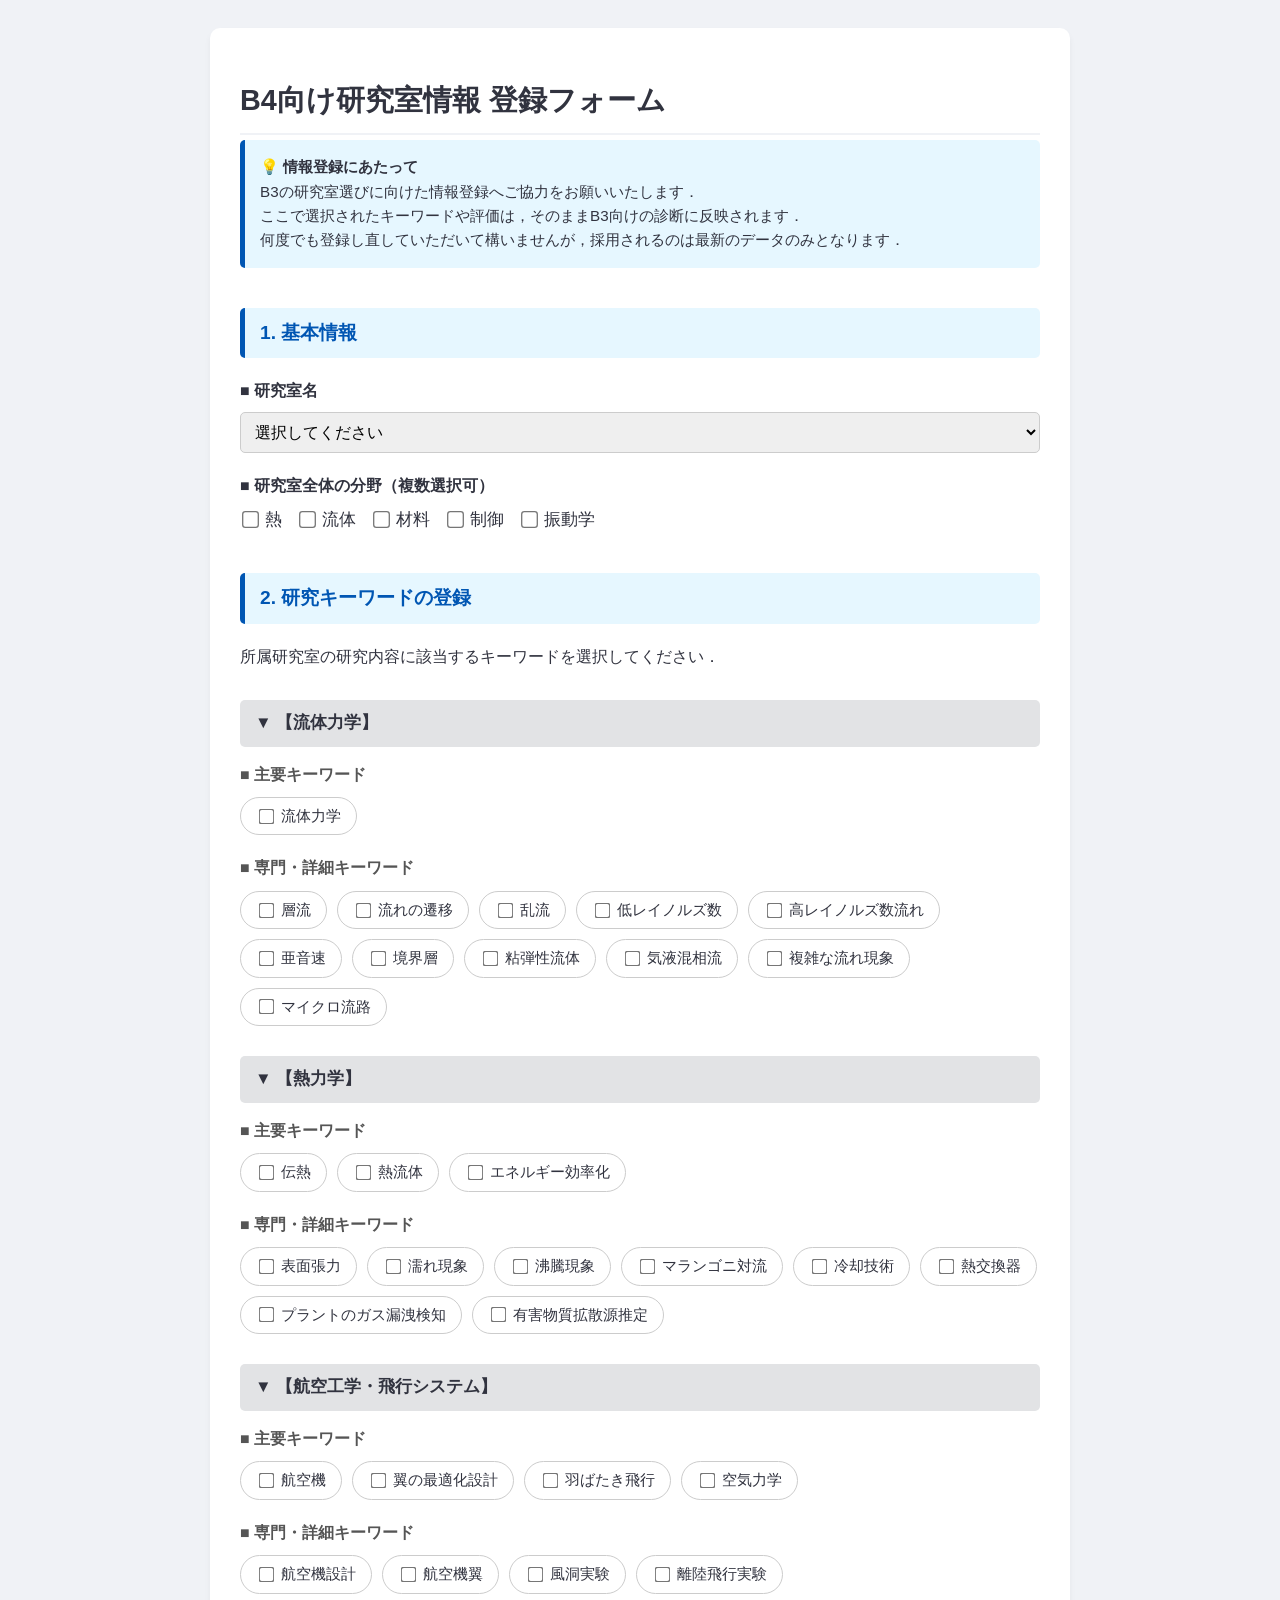
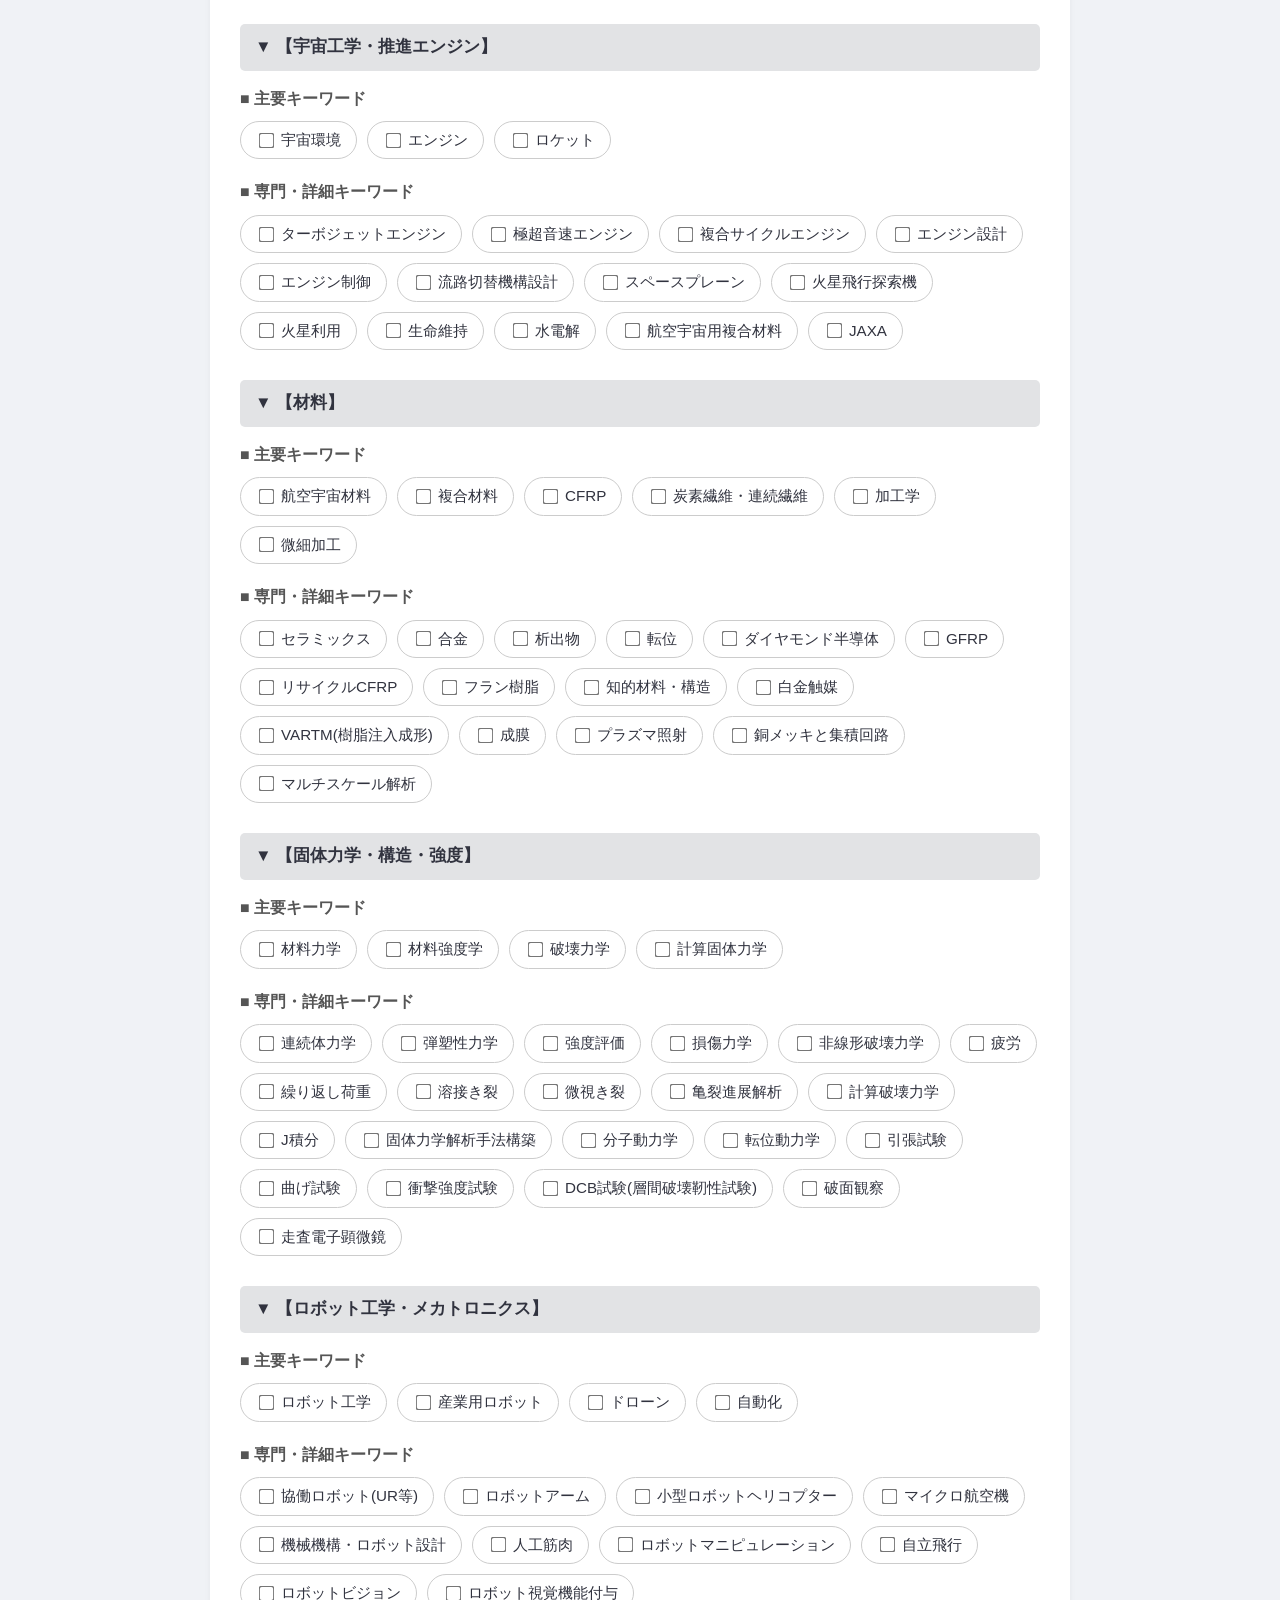
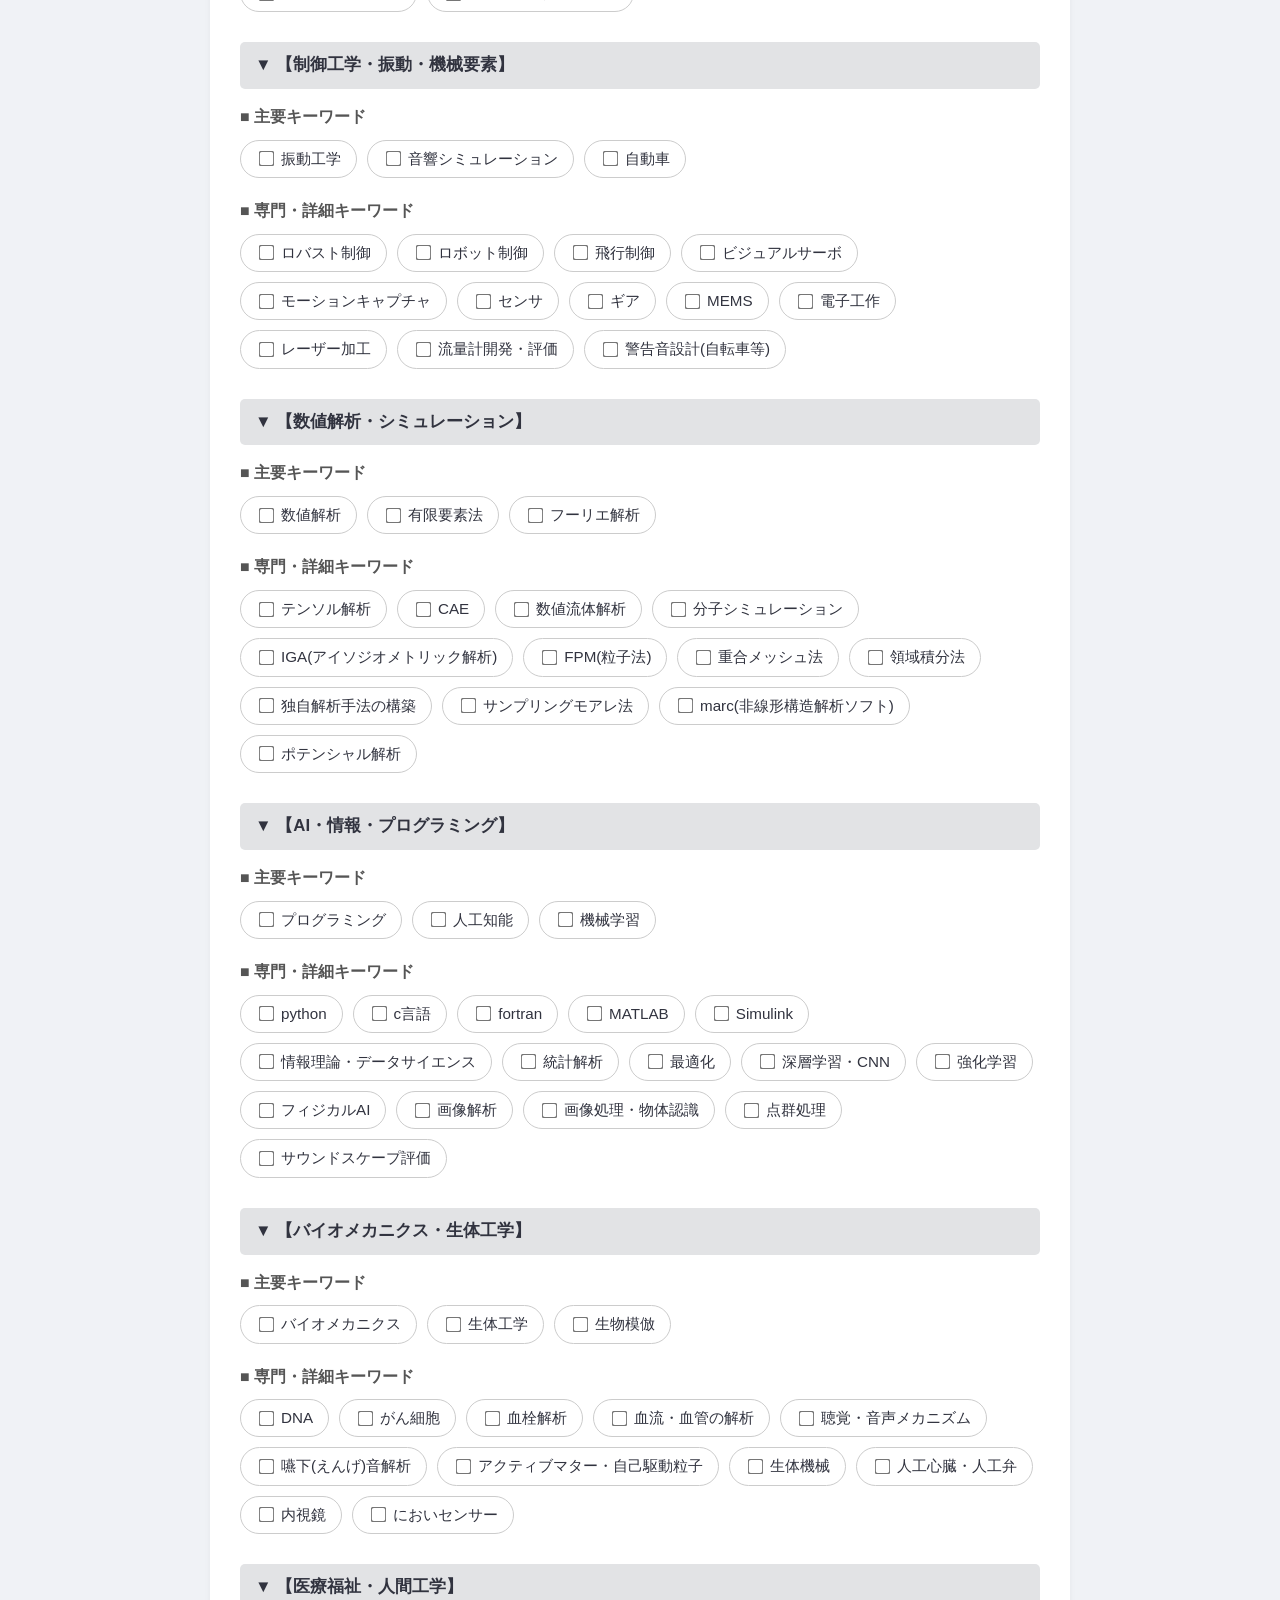
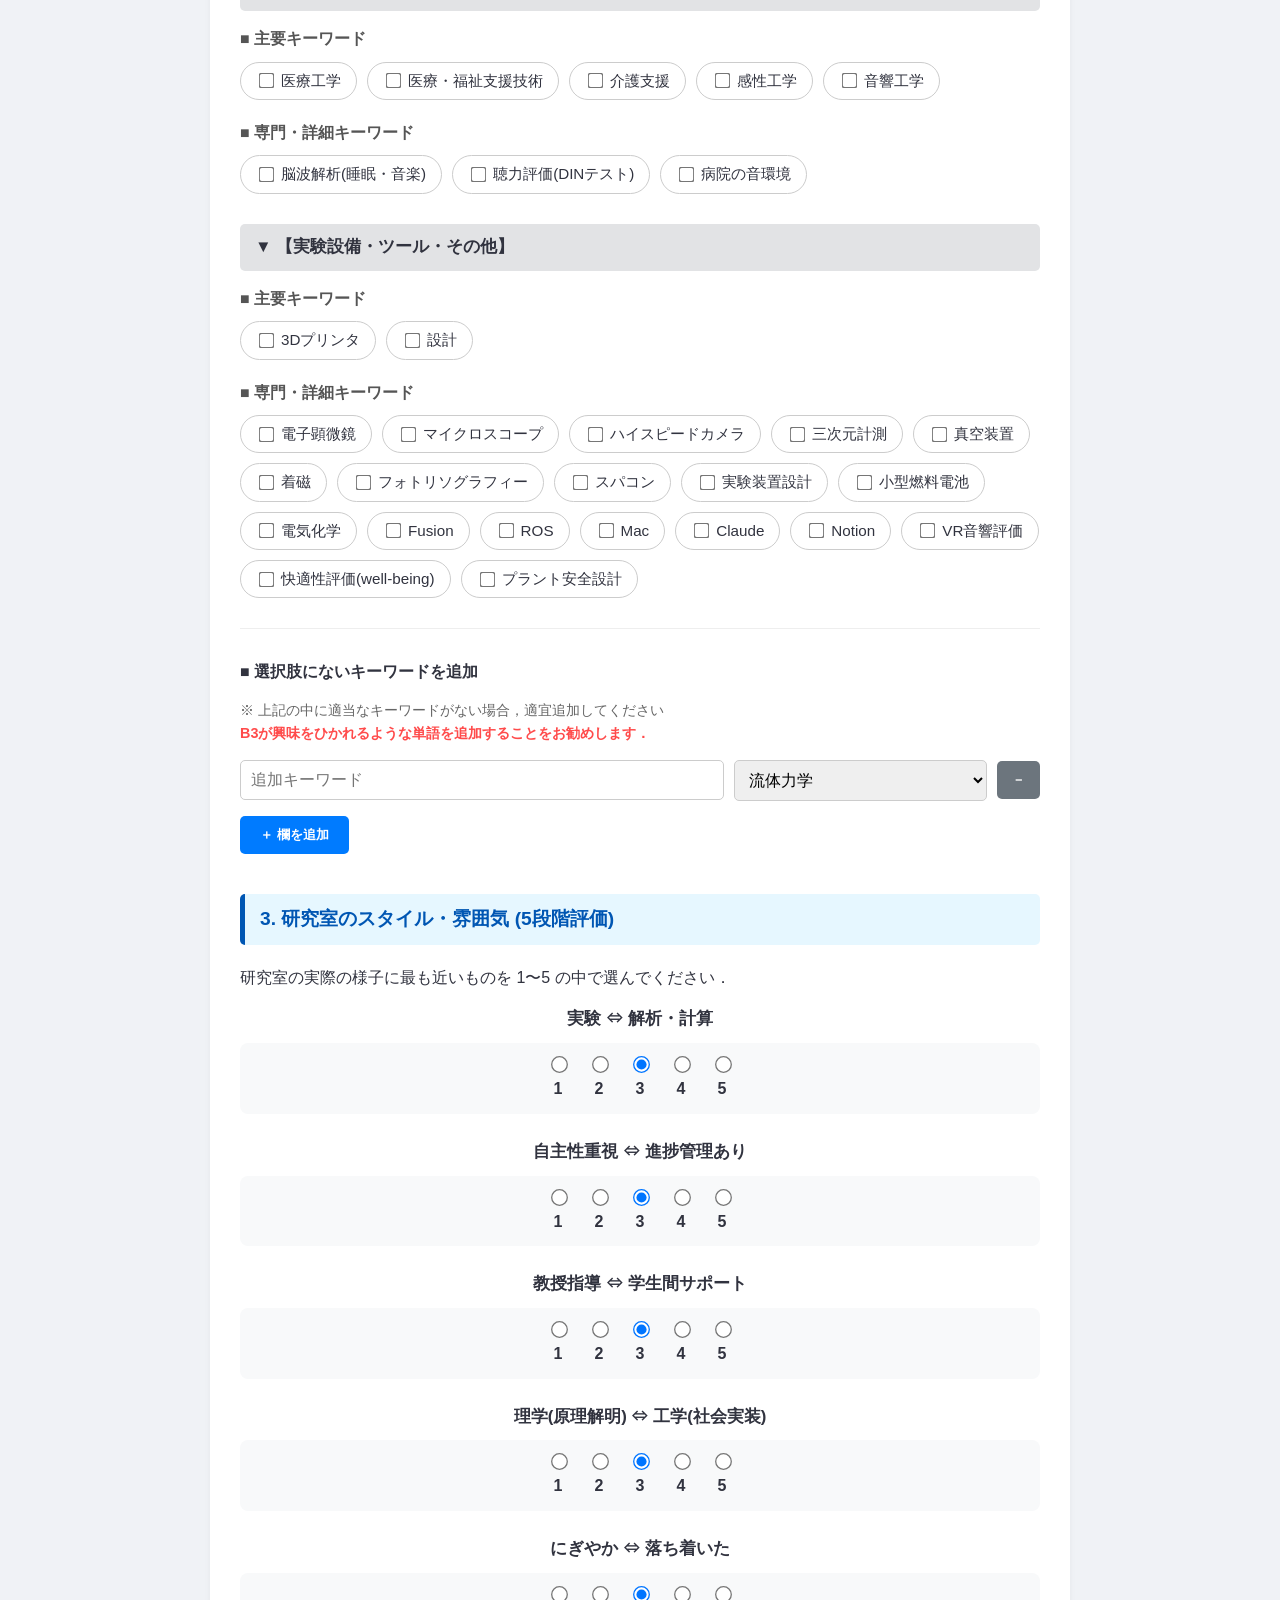
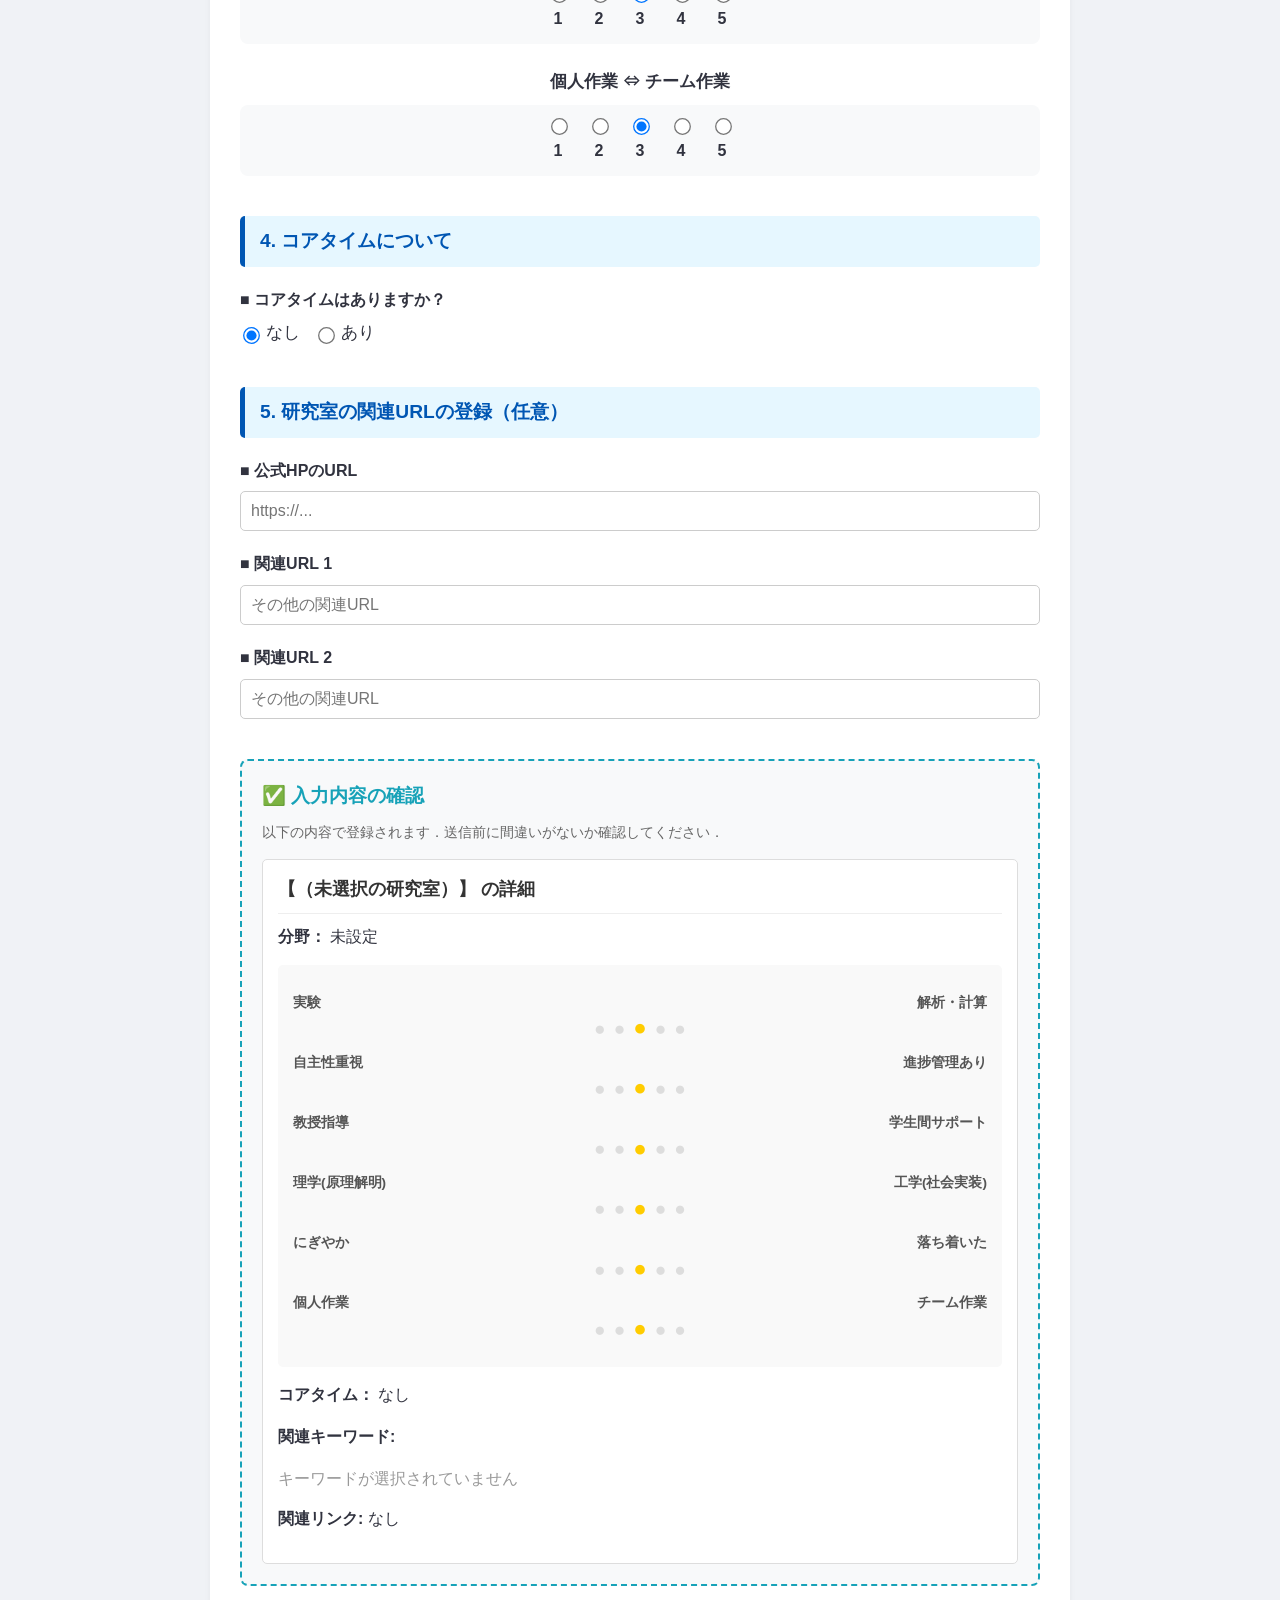
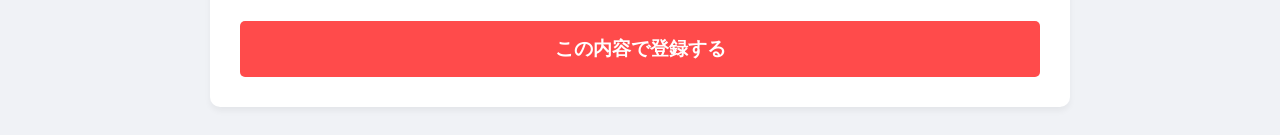
==== b4_form.html @ 7a1c7912 "Add files via upload" ====
<!DOCTYPE html>
<html lang="ja">
<head>
    <meta charset="UTF-8">
    <meta name="viewport" content="width=device-width, initial-scale=1.0">
    <title>【B4向け】研究室情報登録フォーム</title>
    <style>
        body { font-family: 'Helvetica Neue', Arial, sans-serif; background-color: #f0f2f6; color: #31333F; padding: 20px; line-height: 1.6; }
        .container { max-width: 800px; margin: 0 auto; background: #ffffff; padding: 30px; border-radius: 10px; box-shadow: 0 4px 6px rgba(0,0,0,0.05); }
        h1 { font-size: 1.8em; margin-bottom: 5px; border-bottom: 2px solid #f0f2f6; padding-bottom: 10px; }
        .info-box { background-color: #e6f7ff; padding: 15px; border-radius: 5px; border-left: 5px solid #0056b3; margin-bottom: 25px; font-size: 0.95em; }
        .section-header { background-color: #e6f7ff; padding: 10px 15px; border-radius: 5px; border-left: 5px solid #0056b3; font-weight: bold; color: #0056b3; margin-top: 40px; margin-bottom: 20px; font-size: 1.2em; }
        .form-group { margin-bottom: 20px; }
        label.block-label { display: block; font-weight: bold; margin-bottom: 8px; }
        select, input[type="text"], input[type="time"] { width: 100%; padding: 10px; border: 1px solid #ccc; border-radius: 5px; font-size: 1em; box-sizing: border-box; }
        
        /* 複数選択チェックボックス群（基本情報用） */
        .checkbox-group { display: flex; flex-wrap: wrap; gap: 15px; margin-bottom: 10px; }
        .checkbox-label { display: flex; align-items: center; cursor: pointer; font-size: 1.05em; }
        .checkbox-label input { transform: scale(1.3); margin-right: 8px; }
        
        /* キーワードのピル型デザイン */
        .category-header { background-color: #e2e3e5; padding: 10px 15px; border-radius: 5px; font-weight: bold; margin-top: 30px; margin-bottom: 15px; font-size: 1.05em; }
        .sub-header { font-weight: bold; color: #555; margin-bottom: 10px; }
        .pill-grid { display: flex; flex-wrap: wrap; gap: 10px; margin-bottom: 20px; }
        .pill-label { display: flex; align-items: center; border: 1px solid #ccc; padding: 6px 15px; border-radius: 20px; cursor: pointer; background: #fff; font-size: 0.95em; transition: background-color 0.2s; }
        .pill-label:hover { background-color: #f8f9fa; }
        .pill-label input { margin-right: 8px; transform: scale(1.2); }
        
        /* 追加キーワード領域 */
        .custom-kw-row { display: flex; gap: 10px; margin-bottom: 10px; align-items: center; }
        .custom-kw-row input { flex: 2; margin: 0; }
        .custom-kw-row select { flex: 1; margin: 0; }
        .remove-btn { background: #6c757d; color: white; border: none; border-radius: 5px; cursor: pointer; padding: 10px 15px; font-weight: bold; }
        .add-btn { background: #007bff; color: white; border: none; padding: 10px 20px; border-radius: 5px; cursor: pointer; font-weight: bold; margin-top: 5px; display: inline-block; }
        
        /* 5段階評価 */
        .scale-q { margin-bottom: 25px; }
        .scale-labels { text-align: center; font-weight: bold; font-size: 1.05em; margin-bottom: 10px; }
        .scale-radios { display: flex; justify-content: center; gap: 20px; background: #f8f9fa; padding: 12px; border-radius: 8px; }
        .scale-radios label { display: flex; flex-direction: column; align-items: center; cursor: pointer; font-weight: bold; }
        .scale-radios input { transform: scale(1.3); margin-bottom: 5px; }

        /* --- プレビューエリアのデザイン --- */
        .preview-section {
            background-color: #f8f9fa;
            border: 2px dashed #17a2b8;
            padding: 20px;
            border-radius: 8px;
            margin-bottom: 25px;
            margin-top: 40px;
        }
        .preview-header {
            font-weight: bold;
            color: #17a2b8;
            margin-bottom: 10px;
            font-size: 1.2em;
        }
        
        /* エラーメッセージ領域 */
        #errorMessage { color: #ff4b4b; background-color: #ffe6e6; border: 1px solid #ff4b4b; padding: 15px; border-radius: 5px; margin-bottom: 20px; display: none; line-height: 1.8; }
        
        button[type="submit"] { background-color: #ff4b4b; color: white; padding: 15px; border: none; border-radius: 5px; font-size: 1.2em; font-weight: bold; cursor: pointer; width: 100%; margin-top: 10px; transition: background 0.3s; }
        button[type="submit"]:hover { background-color: #ff3333; }
        button[type="submit"]:disabled { background-color: #ccc; cursor: not-allowed; }
        
        hr { border: none; border-top: 1px solid #eee; margin: 30px 0; }
    </style>
</head>
<body>
    <div class="container">
        <h1>B4向け研究室情報 登録フォーム</h1>
        <div class="info-box">
            💡 <strong>情報登録にあたって</strong><br>
            B3の研究室選びに向けた情報登録へご協力をお願いいたします．<br>
            ここで選択されたキーワードや評価は，そのままB3向けの診断に反映されます．<br>
            何度でも登録し直していただいて構いませんが，採用されるのは最新のデータのみとなります．
        </div>

        <form id="labForm">
            <div class="section-header">1. 基本情報</div>
            <div class="form-group">
                <label class="block-label">■ 研究室名</label>
                <!-- requiredを外してJavaScript側で独自にエラーチェックします -->
                <select id="labName">
                    <option value="">選択してください</option>
                    <option value="上野研究室">上野研究室</option>
                    <option value="塚原研究室">塚原研究室</option>
                    <option value="青野研究室">青野研究室</option>
                    <option value="田口研究室">田口研究室</option>
                    <option value="高橋研究室">高橋研究室</option>
                    <option value="岡田研究室">岡田研究室</option>
                    <option value="松崎研究室">松崎研究室</option>
                    <option value="荻原研究室">荻原研究室</option>
                    <option value="早瀬研究室">早瀬研究室</option>
                    <option value="荒井研究室">荒井研究室</option>
                    <option value="竹村研究室">竹村研究室</option>
                    <option value="朝倉研究室">朝倉研究室</option>
                </select>
            </div>
            <div class="form-group">
                <label class="block-label">■ 研究室全体の分野（複数選択可）</label>
                <div class="checkbox-group">
                    <label class="checkbox-label"><input type="checkbox" name="fields" value="熱"> 熱</label>
                    <label class="checkbox-label"><input type="checkbox" name="fields" value="流体"> 流体</label>
                    <label class="checkbox-label"><input type="checkbox" name="fields" value="材料"> 材料</label>
                    <label class="checkbox-label"><input type="checkbox" name="fields" value="制御"> 制御</label>
                    <label class="checkbox-label"><input type="checkbox" name="fields" value="振動学"> 振動学</label>
                </div>
            </div>

            <div class="section-header">2. 研究キーワードの登録</div>
            <p>所属研究室の研究内容に該当するキーワードを選択してください．</p>
            <div id="keywordsArea"></div>

            <hr>
            <label class="block-label">■ 選択肢にないキーワードを追加</label>
            <p style="font-size: 0.9em; color: #666;">※ 上記の中に適当なキーワードがない場合，適宜追加してください<br>
            <span style="color: #ff4b4b; font-weight: bold;">B3が興味をひかれるような単語を追加することをお勧めします．</span></p>
            <div id="customKwArea">
                <!-- JSで動的に行を生成 -->
            </div>
            <button type="button" class="add-btn" id="addKwBtn">＋ 欄を追加</button>

            <div class="section-header">3. 研究室のスタイル・雰囲気 (5段階評価)</div>
            <p>研究室の実際の様子に最も近いものを 1〜5 の中で選んでください．</p>
            <div id="evalArea"></div>

            <div class="section-header">4. コアタイムについて</div>
            <div class="form-group">
                <label class="block-label">■ コアタイムはありますか？</label>
                <div class="checkbox-group">
                    <label class="checkbox-label"><input type="radio" name="core_time" value="なし" checked onchange="toggleCoreTime()"> なし</label>
                    <label class="checkbox-label"><input type="radio" name="core_time" value="あり" onchange="toggleCoreTime()"> あり</label>
                </div>
            </div>
            <div id="coreTimeInputs" style="display: none; gap: 15px;">
                <div style="flex: 1;">
                    <label class="block-label">開始時刻</label>
                    <input type="time" id="coreStart">
                </div>
                <div style="flex: 1;">
                    <label class="block-label">終了時刻</label>
                    <input type="time" id="coreEnd">
                </div>
            </div>

            <div class="section-header">5. 研究室の関連URLの登録（任意）</div>
            <div class="form-group">
                <label class="block-label">■ 公式HPのURL</label>
                <input type="text" id="officialUrl" placeholder="https://...">
            </div>
            <div class="form-group">
                <label class="block-label">■ 関連URL 1</label>
                <input type="text" id="relatedUrl1" placeholder="その他の関連URL">
            </div>
            <div class="form-group">
                <label class="block-label">■ 関連URL 2</label>
                <input type="text" id="relatedUrl2" placeholder="その他の関連URL">
            </div>

            <!-- プレビュー表示エリア -->
            <div class="preview-section">
                <div class="preview-header">✅ 入力内容の確認</div>
                <p style="font-size: 0.9em; color: #666; margin-top: 0;">以下の内容で登録されます．送信前に間違いがないか確認してください．</p>
                <div id="preview-container">
                    <!-- JSでプレビューが生成されます -->
                </div>
            </div>

            <!-- エラーメッセージを表示する領域 -->
            <div id="errorMessage"></div>

            <button type="submit" id="submitBtn">この内容で登録する</button>
        </form>
    </div>

    <script>
        const GAS_URL = "https://script.google.com/macros/s/AKfycbxpc4VrxQXak5nvJWXWUL8M56YO5fZK5Zgy6DEIEdikhdjar4wqya5KijWdV1-KXiOtdA/exec";
        
        const ROMAJI_DICT = {
            "上野研究室": "ueno", "塚原研究室": "tsukahara", "青野研究室": "aono",
            "田口研究室": "taguchi", "高橋研究室": "takahashi", "岡田研究室": "okada",
            "松崎研究室": "matsuzaki", "荻原研究室": "ogihara", "早瀬研究室": "hayase",
            "荒井研究室": "arai", "竹村研究室": "takemura", "朝倉研究室": "asakura"
        };

        const CATEGORY_LIST = [
            "流体力学", "熱力学", "航空工学・飛行システム", "宇宙工学・推進エンジン",
            "材料", "固体力学・構造・強度", "ロボット工学・メカトロニクス",
            "制御工学・振動・機械要素", "数値解析・シミュレーション", "AI・情報・プログラミング",
            "バイオメカニクス・生体工学", "医療福祉・人間工学", "実験設備・ツール・その他"
        ];

        // 初期表示用のキーワード
        const categorized_keywords = {
            "流体力学": {
                "主要": ["流体力学"],
                "専門・詳細": ["層流", "流れの遷移", "乱流", "低レイノルズ数", "高レイノルズ数流れ", "亜音速", "境界層", "粘弾性流体", "気液混相流", "複雑な流れ現象", "マイクロ流路"]
            },
            "熱力学": {
                "主要": ["伝熱", "熱流体", "エネルギー効率化"],
                "専門・詳細": ["表面張力", "濡れ現象", "沸騰現象", "マランゴニ対流", "冷却技術", "熱交換器", "プラントのガス漏洩検知", "有害物質拡散源推定"]
            },
            "航空工学・飛行システム": {
                "主要": ["航空機", "翼の最適化設計", "羽ばたき飛行", "空気力学"],
                "専門・詳細": ["航空機設計", "航空機翼", "風洞実験", "離陸飛行実験"]
            },
            "宇宙工学・推進エンジン": {
                "主要": ["宇宙環境", "エンジン", "ロケット"],
                "専門・詳細": ["ターボジェットエンジン", "極超音速エンジン", "複合サイクルエンジン", "エンジン設計", "エンジン制御", "流路切替機構設計", "スペースプレーン", "火星飛行探索機", "火星利用", "生命維持", "水電解", "航空宇宙用複合材料", "JAXA"]
            },
            "材料": {
                "主要": ["航空宇宙材料", "複合材料", "CFRP", "炭素繊維・連続繊維", "加工学", "微細加工"],
                "専門・詳細": ["セラミックス", "合金", "析出物", "転位", "ダイヤモンド半導体", "GFRP", "リサイクルCFRP", "フラン樹脂", "知的材料・構造", "白金触媒", "VARTM(樹脂注入成形)", "成膜", "プラズマ照射", "銅メッキと集積回路", "マルチスケール解析"]
            },
            "固体力学・構造・強度": {
                "主要": ["材料力学", "材料強度学", "破壊力学", "計算固体力学"],
                "専門・詳細": ["連続体力学", "弾塑性力学", "強度評価", "損傷力学", "非線形破壊力学", "疲労", "繰り返し荷重", "溶接き裂", "微視き裂", "亀裂進展解析", "計算破壊力学", "J積分", "固体力学解析手法構築", "分子動力学", "転位動力学", "引張試験", "曲げ試験", "衝撃強度試験", "DCB試験(層間破壊靭性試験)", "破面観察", "走査電子顕微鏡"]
            },
            "ロボット工学・メカトロニクス": {
                "主要": ["ロボット工学", "産業用ロボット", "ドローン", "自動化"],
                "専門・詳細": ["協働ロボット(UR等)", "ロボットアーム", "小型ロボットヘリコプター", "マイクロ航空機", "機械機構・ロボット設計", "人工筋肉", "ロボットマニピュレーション", "自立飛行", "ロボットビジョン", "ロボット視覚機能付与"]
            },
            "制御工学・振動・機械要素": {
                "主要": ["振動工学", "音響シミュレーション", "自動車"],
                "専門・詳細": ["ロバスト制御", "ロボット制御", "飛行制御", "ビジュアルサーボ", "モーションキャプチャ", "センサ", "ギア", "MEMS", "電子工作", "レーザー加工", "流量計開発・評価", "警告音設計(自転車等)"]
            },
            "数値解析・シミュレーション": {
                "主要": ["数値解析", "有限要素法", "フーリエ解析"],
                "専門・詳細": ["テンソル解析", "CAE", "数値流体解析", "分子シミュレーション", "IGA(アイソジオメトリック解析)", "FPM(粒子法)", "重合メッシュ法", "領域積分法", "独自解析手法の構築", "サンプリングモアレ法", "marc(非線形構造解析ソフト)", "ポテンシャル解析"]
            },
            "AI・情報・プログラミング": {
                "主要": ["プログラミング", "人工知能", "機械学習"],
                "専門・詳細": ["python", "c言語", "fortran", "MATLAB", "Simulink", "情報理論・データサイエンス", "統計解析", "最適化", "深層学習・CNN", "強化学習", "フィジカルAI", "画像解析", "画像処理・物体認識", "点群処理", "サウンドスケープ評価"]
            },
            "バイオメカニクス・生体工学": {
                "主要": ["バイオメカニクス", "生体工学", "生物模倣"],
                "専門・詳細": ["DNA", "がん細胞", "血栓解析", "血流・血管の解析", "聴覚・音声メカニズム", "嚥下(えんげ)音解析", "アクティブマター・自己駆動粒子", "生体機械", "人工心臓・人工弁", "内視鏡", "においセンサー"]
            },
            "医療福祉・人間工学": {
                "主要": ["医療工学", "医療・福祉支援技術", "介護支援", "感性工学", "音響工学"],
                "専門・詳細": ["脳波解析(睡眠・音楽)", "聴力評価(DINテスト)", "病院の音環境"]
            },
            "実験設備・ツール・その他": {
                "主要": ["3Dプリンタ", "設計"],
                "専門・詳細": ["電子顕微鏡", "マイクロスコープ", "ハイスピードカメラ", "三次元計測", "真空装置", "着磁", "フォトリソグラフィー", "スパコン", "実験装置設計", "小型燃料電池", "電気化学", "Fusion", "ROS", "Mac", "Claude", "Notion", "VR音響評価", "快適性評価(well-being)", "プラント安全設計"]
            }
        };

        const EVAL_QUESTIONS = [
            { id: "eval_1", left: "実験", right: "解析・計算" },
            { id: "eval_2", left: "自主性重視", right: "進捗管理あり" },
            { id: "eval_3", left: "教授指導", right: "学生間サポート" },
            { id: "eval_4", left: "理学(原理解明)", right: "工学(社会実装)" },
            { id: "eval_5", left: "にぎやか", right: "落ち着いた" },
            { id: "eval_6", left: "個人作業", right: "チーム作業" }
        ];

        // キーワードエリアの生成（展開表示＆ピル型）
        const kwArea = document.getElementById('keywordsArea');
        for (const [category, groups] of Object.entries(categorized_keywords)) {
            const catDiv = document.createElement('div');
            catDiv.innerHTML = `<div class="category-header">▼ 【${category}】</div>`;
            
            if (groups["主要"].length > 0) {
                catDiv.innerHTML += `<div class="sub-header">■ 主要キーワード</div>`;
                const grid = document.createElement('div');
                grid.className = 'pill-grid';
                groups["主要"].forEach(kw => {
                    grid.innerHTML += `<label class="pill-label"><input type="checkbox" name="keywords" value="${kw}" data-category="${category}" data-level="主要"> ${kw}</label>`;
                });
                catDiv.appendChild(grid);
            }
            if (groups["専門・詳細"].length > 0) {
                catDiv.innerHTML += `<div class="sub-header">■ 専門・詳細キーワード</div>`;
                const grid = document.createElement('div');
                grid.className = 'pill-grid';
                groups["専門・詳細"].forEach(kw => {
                    grid.innerHTML += `<label class="pill-label"><input type="checkbox" name="keywords" value="${kw}" data-category="${category}" data-level="専門・詳細"> ${kw}</label>`;
                });
                catDiv.appendChild(grid);
            }
            kwArea.appendChild(catDiv);
        }

        // 追加キーワード行の動的生成
        const customKwArea = document.getElementById('customKwArea');
        const addKwBtn = document.getElementById('addKwBtn');
        let catOptions = CATEGORY_LIST.map(cat => `<option value="${cat}">${cat}</option>`).join('');

        function addCustomRow() {
            const row = document.createElement('div');
            row.className = 'custom-kw-row';
            row.innerHTML = `
                <input type="text" class="custom-kw-input" placeholder="追加キーワード">
                <select class="custom-cat-select">${catOptions}</select>
                <button type="button" class="remove-btn">－</button>
            `;
            row.querySelector('.remove-btn').addEventListener('click', function() {
                this.parentElement.remove();
                updatePreview(); // 行削除時にもプレビュー更新
            });
            customKwArea.appendChild(row);
            updatePreview();
        }
        
        // 初期状態として1行用意しておく
        addCustomRow();
        addKwBtn.addEventListener('click', addCustomRow);

        // 評価エリアの生成
        const evalArea = document.getElementById('evalArea');
        EVAL_QUESTIONS.forEach(q => {
            let html = `
                <div class="scale-q">
                    <div class="scale-labels">${q.left} ⇔ ${q.right}</div>
                    <div class="scale-radios">
            `;
            for (let i = 1; i <= 5; i++) {
                html += `<label><input type="radio" name="${q.id}" value="${i}" ${i===3 ? 'checked' : ''}>${i}</label>`;
            }
            html += `</div></div>`;
            evalArea.innerHTML += html;
        });

        // コアタイム入力の表示切り替え
        function toggleCoreTime() {
            const hasCore = document.querySelector('input[name="core_time"]:checked').value;
            const timeInputs = document.getElementById('coreTimeInputs');
            if (hasCore === "あり") {
                timeInputs.style.display = 'flex';
            } else {
                timeInputs.style.display = 'none';
            }
            updatePreview();
        }

        // --- プレビューを生成・更新する処理 ---
        function updatePreview() {
            const labName = document.getElementById('labName').value || '（未選択の研究室）';
            const fields = Array.from(document.querySelectorAll('input[name="fields"]:checked')).map(cb => cb.value);
            
            const parsedKeywords = [];
            document.querySelectorAll('input[name="keywords"]:checked').forEach(cb => {
                parsedKeywords.push({
                    name: cb.value,
                    category: cb.getAttribute('data-category'),
                    level: cb.getAttribute('data-level')
                });
            });
            
            document.querySelectorAll('.custom-kw-row').forEach(row => {
                const kw = row.querySelector('.custom-kw-input').value.trim();
                const cat = row.querySelector('.custom-cat-select').value;
                if(kw) parsedKeywords.push({name: kw, category: cat, level: "専門・詳細"});
            });

            let coreTime = document.querySelector('input[name="core_time"]:checked').value;
            let coreStart = document.getElementById('coreStart').value;
            let coreEnd = document.getElementById('coreEnd').value;

            const getRadioVal = (name) => {
                const el = document.querySelector(`input[name="${name}"]:checked`);
                return el ? el.value : "";
            };

            const lab = {
                研究室名: labName,
                分野: fields,
                parsedKeywords: parsedKeywords,
                公式HP: document.getElementById('officialUrl').value,
                関連URL1: document.getElementById('relatedUrl1').value,
                関連URL2: document.getElementById('relatedUrl2').value,
                eval_1: getRadioVal('eval_1'),
                eval_2: getRadioVal('eval_2'),
                eval_3: getRadioVal('eval_3'),
                eval_4: getRadioVal('eval_4'),
                eval_5: getRadioVal('eval_5'),
                eval_6: getRadioVal('eval_6'),
                core_time: coreTime,
                core_start: coreStart,
                core_end: coreEnd
            };

            const previewContainer = document.getElementById('preview-container');
            previewContainer.innerHTML = '';
            previewContainer.appendChild(createPreviewCard(lab));
        }

        // プレビューカードのHTML組み立て（B3向け画面と同じロジック）
        function createPreviewCard(lab) {
            const card = document.createElement('div');
            
            const categorizedKws = {};
            lab.parsedKeywords.forEach(kw => {
                let cat = kw.category || "実験設備・ツール・その他";
                const type = kw.level;
                if (!categorizedKws[cat]) categorizedKws[cat] = { "主要": [], "専門・詳細": [] };
                categorizedKws[cat][type].push(kw.name);
            });

            const sortedCats = CATEGORY_LIST.filter(cat => categorizedKws[cat]);
            const kwHtml = sortedCats.map(cat => `
                <div style="margin-bottom: 10px;">
                    <strong style="color: #444;">・${cat}</strong>
                    ${categorizedKws[cat]["主要"].length > 0 ? `<div style="margin-left:15px; font-size:0.85em;"><em>[主要]</em> ${categorizedKws[cat]["主要"].join('， ')}</div>` : ''}
                    ${categorizedKws[cat]["専門・詳細"].length > 0 ? `<div style="margin-left:15px; font-size:0.85em;"><em>[専門]</em> ${categorizedKws[cat]["専門・詳細"].join('， ')}</div>` : ''}
                </div>
            `).join('');

            const links = [
                lab.公式HP ? `<a href="${lab.公式HP}" target="_blank">公式HP</a>` : null,
                lab.関連URL1 ? `<a href="${lab.関連URL1}" target="_blank">関連URL1</a>` : null,
                lab.関連URL2 ? `<a href="${lab.関連URL2}" target="_blank">関連URL2</a>` : null
            ].filter(Boolean).join(' / ');
            
            let fieldDisplay = lab.分野.length > 0 ? lab.分野.join('，') : '未設定';

            let coreStr = "なし";
            if (lab.core_time === "あり") {
                let start = lab.core_start ? lab.core_start : '未入力';
                let end = lab.core_end ? lab.core_end : '未入力';
                coreStr = `あり<br>（${start} 〜 ${end}）`;
            }
            
            function createEvalBlock(left, val, right) {
                if (!val || val === "") return "";
                let dots = "";
                for (let i = 1; i <= 5; i++) {
                    dots += (i == val) ? '<span style="color:#ffcc00; font-size:1.4em; line-height:1;">●</span>' : '<span style="color:#ddd; font-size:1.2em; line-height:1;">●</span>';
                }
                return `
                    <div style="margin: 12px 0;">
                        <div style="display: flex; justify-content: space-between; font-size: 0.85em; font-weight: bold; color: #555; margin-bottom: 4px;">
                            <span style="flex: 1; text-align: left;">${left}</span>
                            <span style="flex: 1; text-align: right;">${right}</span>
                        </div>
                        <div style="display: flex; justify-content: center; gap: 8px; align-items: center;">
                            ${dots}
                        </div>
                    </div>`;
            }

            card.innerHTML = `
                <div style="border: 1px solid #ddd; border-radius: 5px; padding: 15px; background: #fff;">
                    <div style="font-weight: bold; font-size: 1.1em; margin-bottom: 10px; border-bottom: 1px solid #eee; padding-bottom: 10px; color: #333;">
                        【${lab.研究室名}】 の詳細
                    </div>
                    <p style="margin: 5px 0;"><strong>分野：</strong> ${fieldDisplay}</p>
                    <div style="background: #f9f9f9; padding: 15px; border-radius: 5px; margin: 15px 0;">
                        ${createEvalBlock("実験", lab.eval_1, "解析・計算")}
                        ${createEvalBlock("自主性重視", lab.eval_2, "進捗管理あり")}
                        ${createEvalBlock("教授指導", lab.eval_3, "学生間サポート")}
                        ${createEvalBlock("理学(原理解明)", lab.eval_4, "工学(社会実装)")}
                        ${createEvalBlock("にぎやか", lab.eval_5, "落ち着いた")}
                        ${createEvalBlock("個人作業", lab.eval_6, "チーム作業")}
                    </div>
                    <p style="margin: 5px 0 15px 0;"><strong>コアタイム：</strong> ${coreStr}</p>
                    <p><strong>関連キーワード:</strong></p>
                    ${kwHtml || '<span style="color:#999;">キーワードが選択されていません</span>'}
                    <p style="margin-top: 15px;"><strong>関連リンク:</strong> ${links || 'なし'}</p>
                </div>
            `;
            return card;
        }

        // フォーム内のどこかが変更されたらプレビューを更新する
        document.getElementById('labForm').addEventListener('change', updatePreview);
        document.getElementById('labForm').addEventListener('input', updatePreview);

        // ページ読み込み時に一度プレビューを描画
        updatePreview();

        // フォーム送信処理
        document.getElementById('labForm').addEventListener('submit', function(e) {
            e.preventDefault();
            
            // エラーメッセージの初期化
            const errorMsgDiv = document.getElementById('errorMessage');
            errorMsgDiv.style.display = 'none';
            errorMsgDiv.innerHTML = '';
            let errorList = [];

            // 必須項目のチェック
            const labName = document.getElementById('labName').value;
            if (!labName) {
                errorList.push("・「研究室名」を選択してください．");
            }

            const fields = Array.from(document.querySelectorAll('input[name="fields"]:checked')).map(cb => cb.value);
            if (fields.length === 0) {
                errorList.push("・「研究室全体の分野」を少なくとも1つ選択してください．");
            }

            // チェックされた既存のキーワードを取得 (名前, 分野, レベル)
            const keywords = Array.from(document.querySelectorAll('input[name="keywords"]:checked')).map(cb => {
                return [cb.value, cb.getAttribute('data-category'), cb.getAttribute('data-level')];
            });
            
            // 入力された独自の追加キーワードを取得 (問答無用で「専門・詳細」にする)
            const customRows = document.querySelectorAll('.custom-kw-row');
            customRows.forEach(row => {
                const kw = row.querySelector('.custom-kw-input').value.trim();
                const cat = row.querySelector('.custom-cat-select').value;
                const lvl = "専門・詳細"; // 常に専門・詳細として送信
                if(kw) keywords.push([kw, cat, lvl]);
            });

            if (keywords.length === 0) {
                errorList.push("・「キーワード」を少なくとも1つ選択または入力してください．");
            }

            // コアタイムのチェック
            let coreTime = document.querySelector('input[name="core_time"]:checked').value;
            let coreStart = "", coreEnd = "";
            if (coreTime === "あり") {
                coreStart = document.getElementById('coreStart').value;
                coreEnd = document.getElementById('coreEnd').value;
                if (!coreStart || !coreEnd) {
                    errorList.push("・コアタイムの「開始時刻」と「終了時刻」を設定してください．");
                }
            }

            // エラーがある場合は表示して処理を中断
            if (errorList.length > 0) {
                errorMsgDiv.innerHTML = "<span style='font-weight: bold;'>【必須項目の入力エラー】</span><br>" + errorList.join("<br>");
                errorMsgDiv.style.display = 'block';
                // エラーメッセージが画面の中央付近にくるようにスクロール
                const yOffset = -150;
                const y = errorMsgDiv.getBoundingClientRect().top + window.pageYOffset + yOffset;
                window.scrollTo({ top: y, behavior: 'smooth' });
                return;
            }

            // B3のJSONと同じ形式（配列の文字列表現）にする
            const kwDataString = JSON.stringify(keywords).replace(/"/g, "'"); 
            const fieldsString = JSON.stringify(fields).replace(/"/g, "'");

            const data = {
                "Lab_ID": ROMAJI_DICT[labName],
                "研究室名": labName,
                "分野": fieldsString,
                "キーワードデータ": kwDataString,
                "公式HP": document.getElementById('officialUrl').value,
                "関連URL1": document.getElementById('relatedUrl1').value,
                "関連URL2": document.getElementById('relatedUrl2').value,
                "eval_1": document.querySelector('input[name="eval_1"]:checked').value,
                "eval_2": document.querySelector('input[name="eval_2"]:checked').value,
                "eval_3": document.querySelector('input[name="eval_3"]:checked').value,
                "eval_4": document.querySelector('input[name="eval_4"]:checked').value,
                "eval_5": document.querySelector('input[name="eval_5"]:checked').value,
                "eval_6": document.querySelector('input[name="eval_6"]:checked').value,
                "core_time": coreTime,
                "core_start": coreStart,
                "core_end": coreEnd
            };

            const btn = document.getElementById('submitBtn');
            btn.innerText = "送信中...";
            btn.disabled = true;

            fetch(GAS_URL, {
                method: 'POST',
                body: JSON.stringify(data)
            })
            .then(response => response.json())
            .then(result => {
                if(result.status === "success") {
                    alert(`「${labName}」のデータを登録しました！`);
                    document.getElementById('labForm').reset();
                    
                    // 追加されたカスタムキーワードの行をリセット
                    customKwArea.innerHTML = "";
                    addCustomRow();
                    
                    toggleCoreTime();
                    updatePreview(); // 送信成功後にプレビューもリセット
                    window.scrollTo({ top: 0, behavior: 'smooth' });
                } else {
                    alert("エラーが発生しました: " + result.message);
                }
            })
            .catch(error => {
                alert("通信エラーが発生しました．URLが正しいか確認してください．");
            })
            .finally(() => {
                btn.innerText = "この内容で登録する";
                btn.disabled = false;
            });
        });
    </script>
</body>
</html>
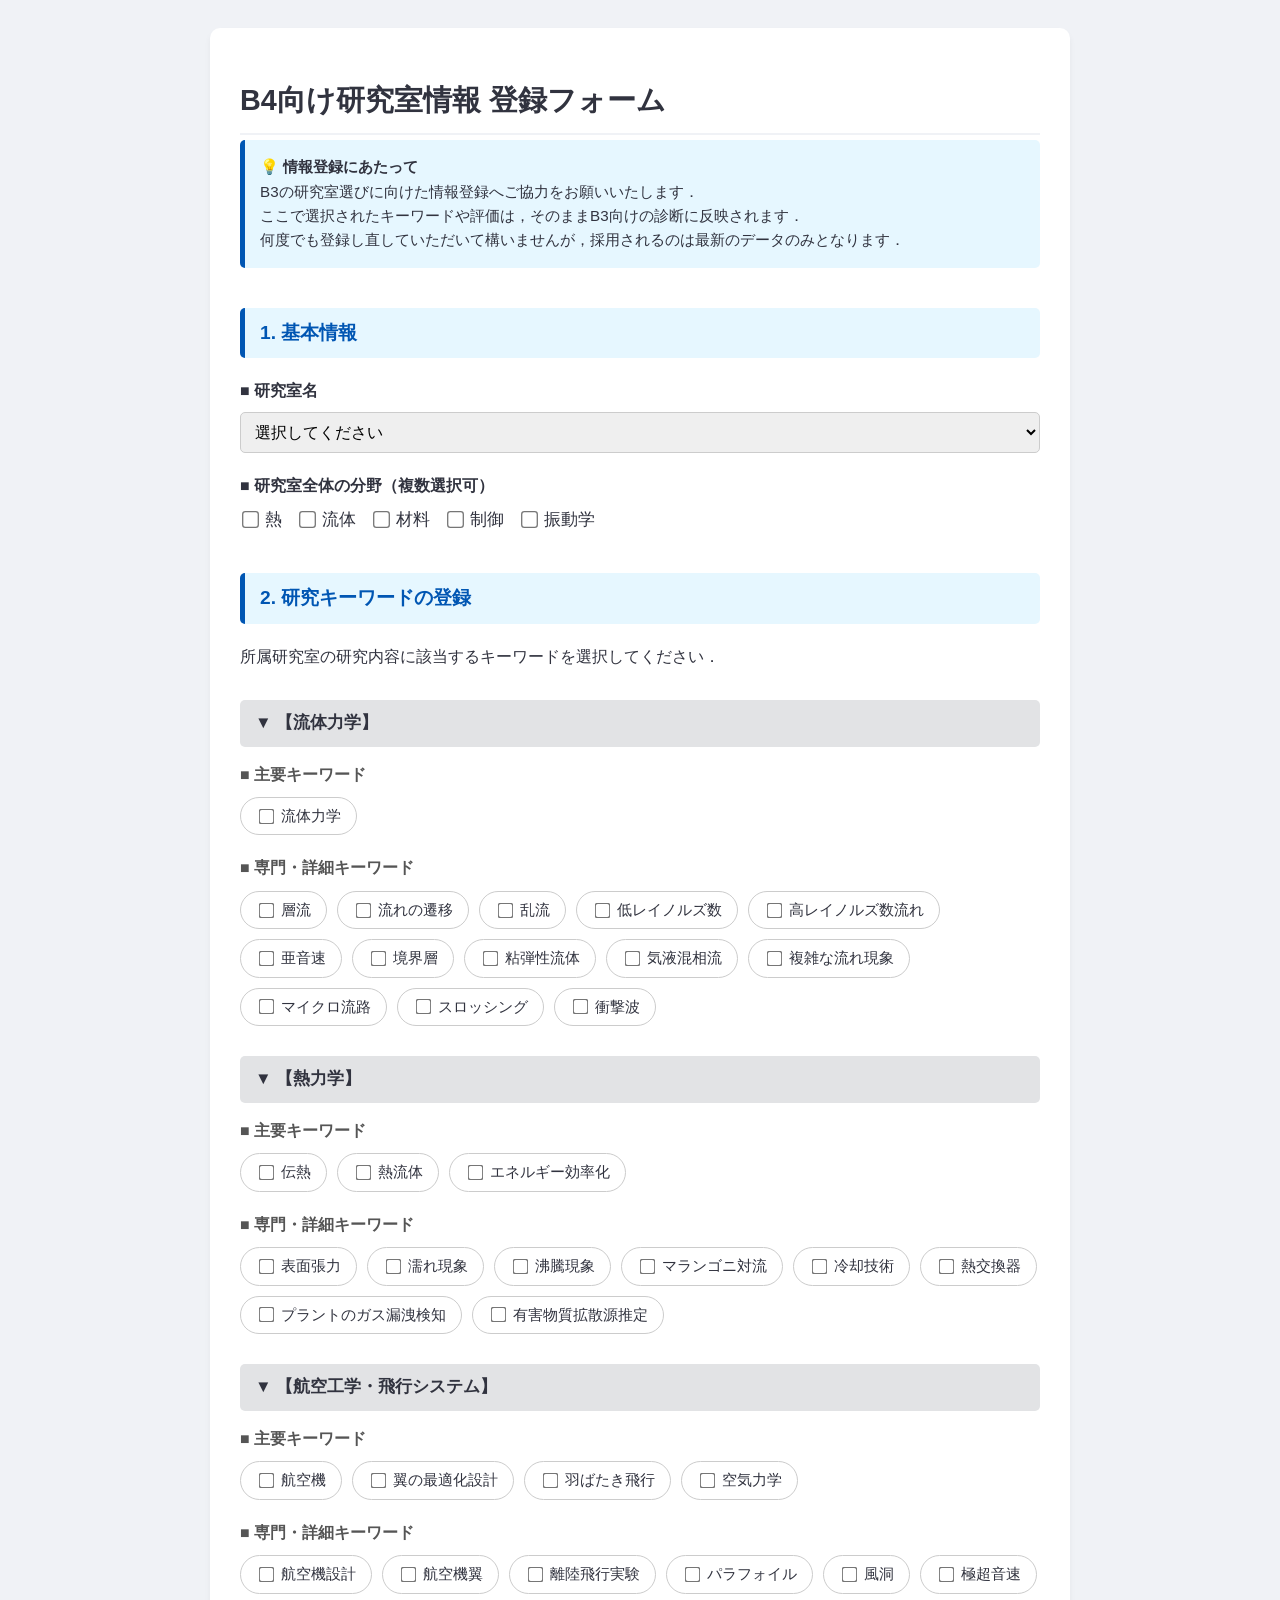
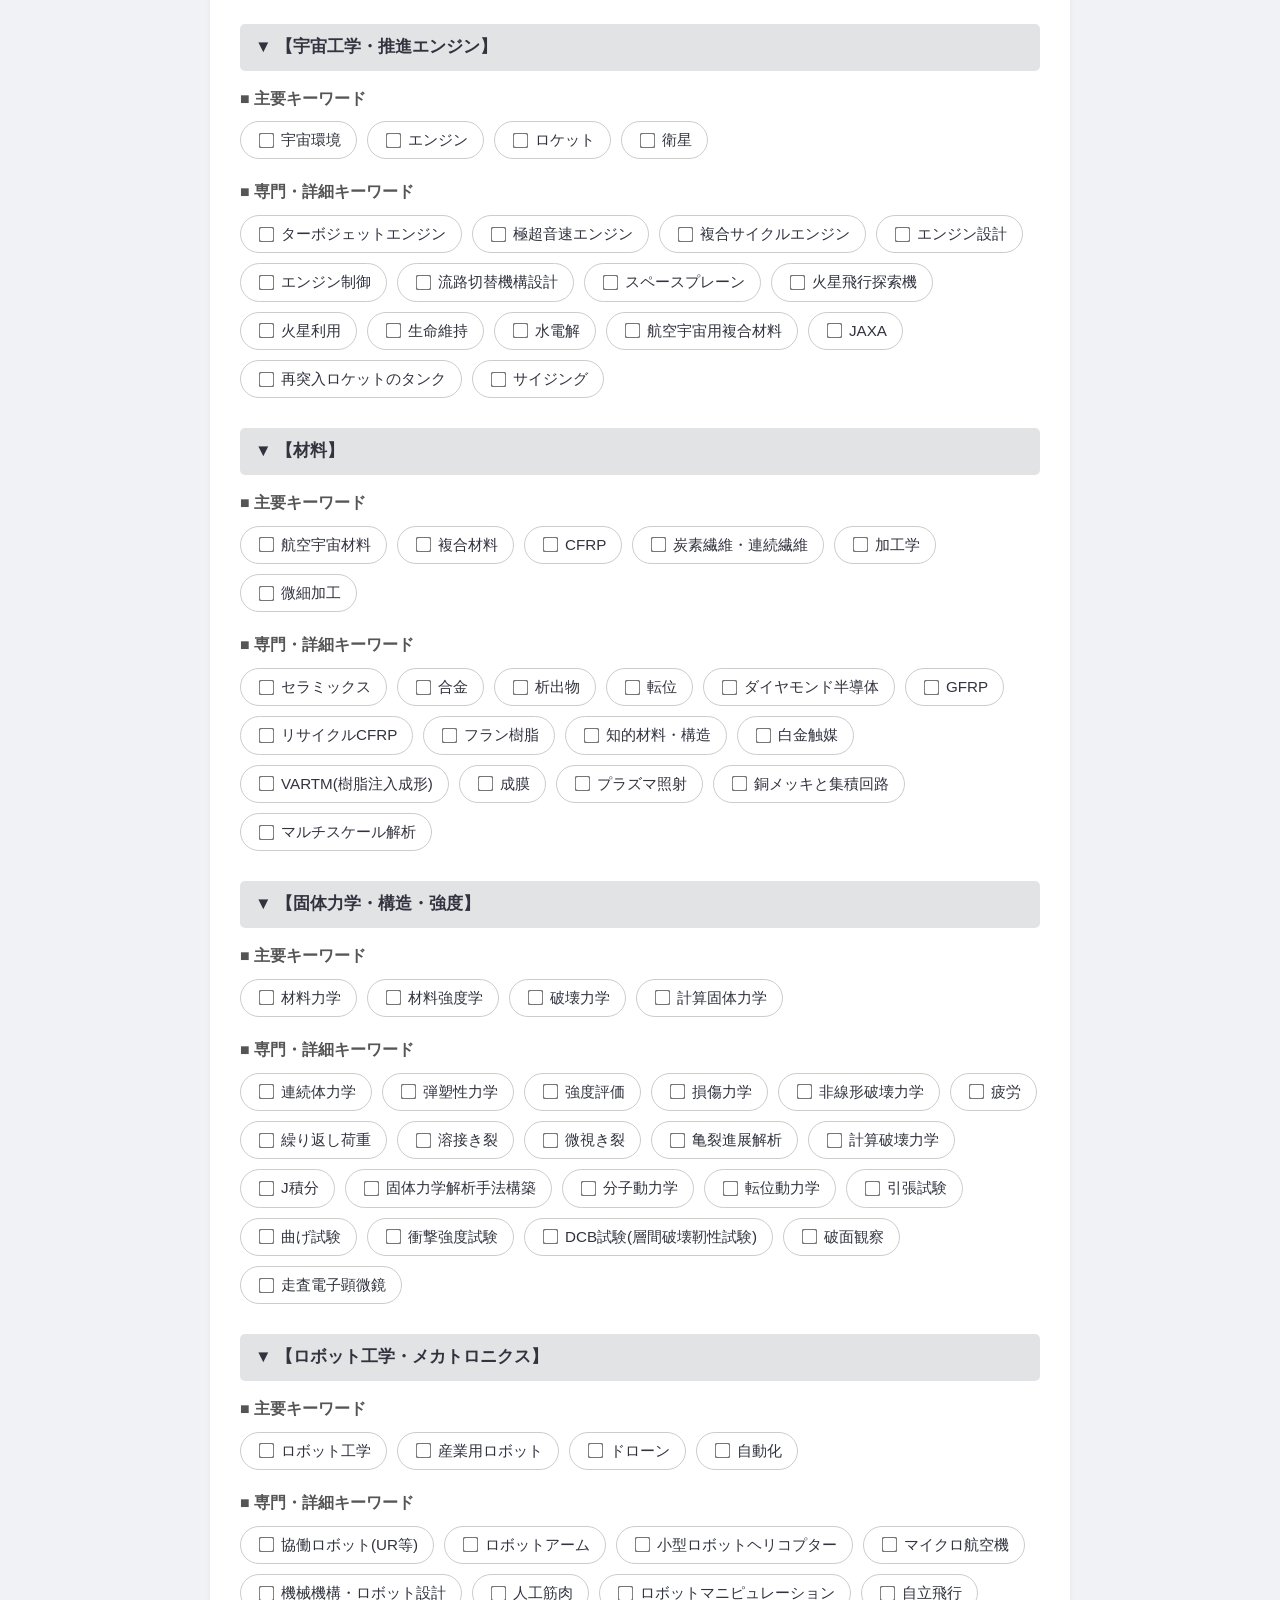
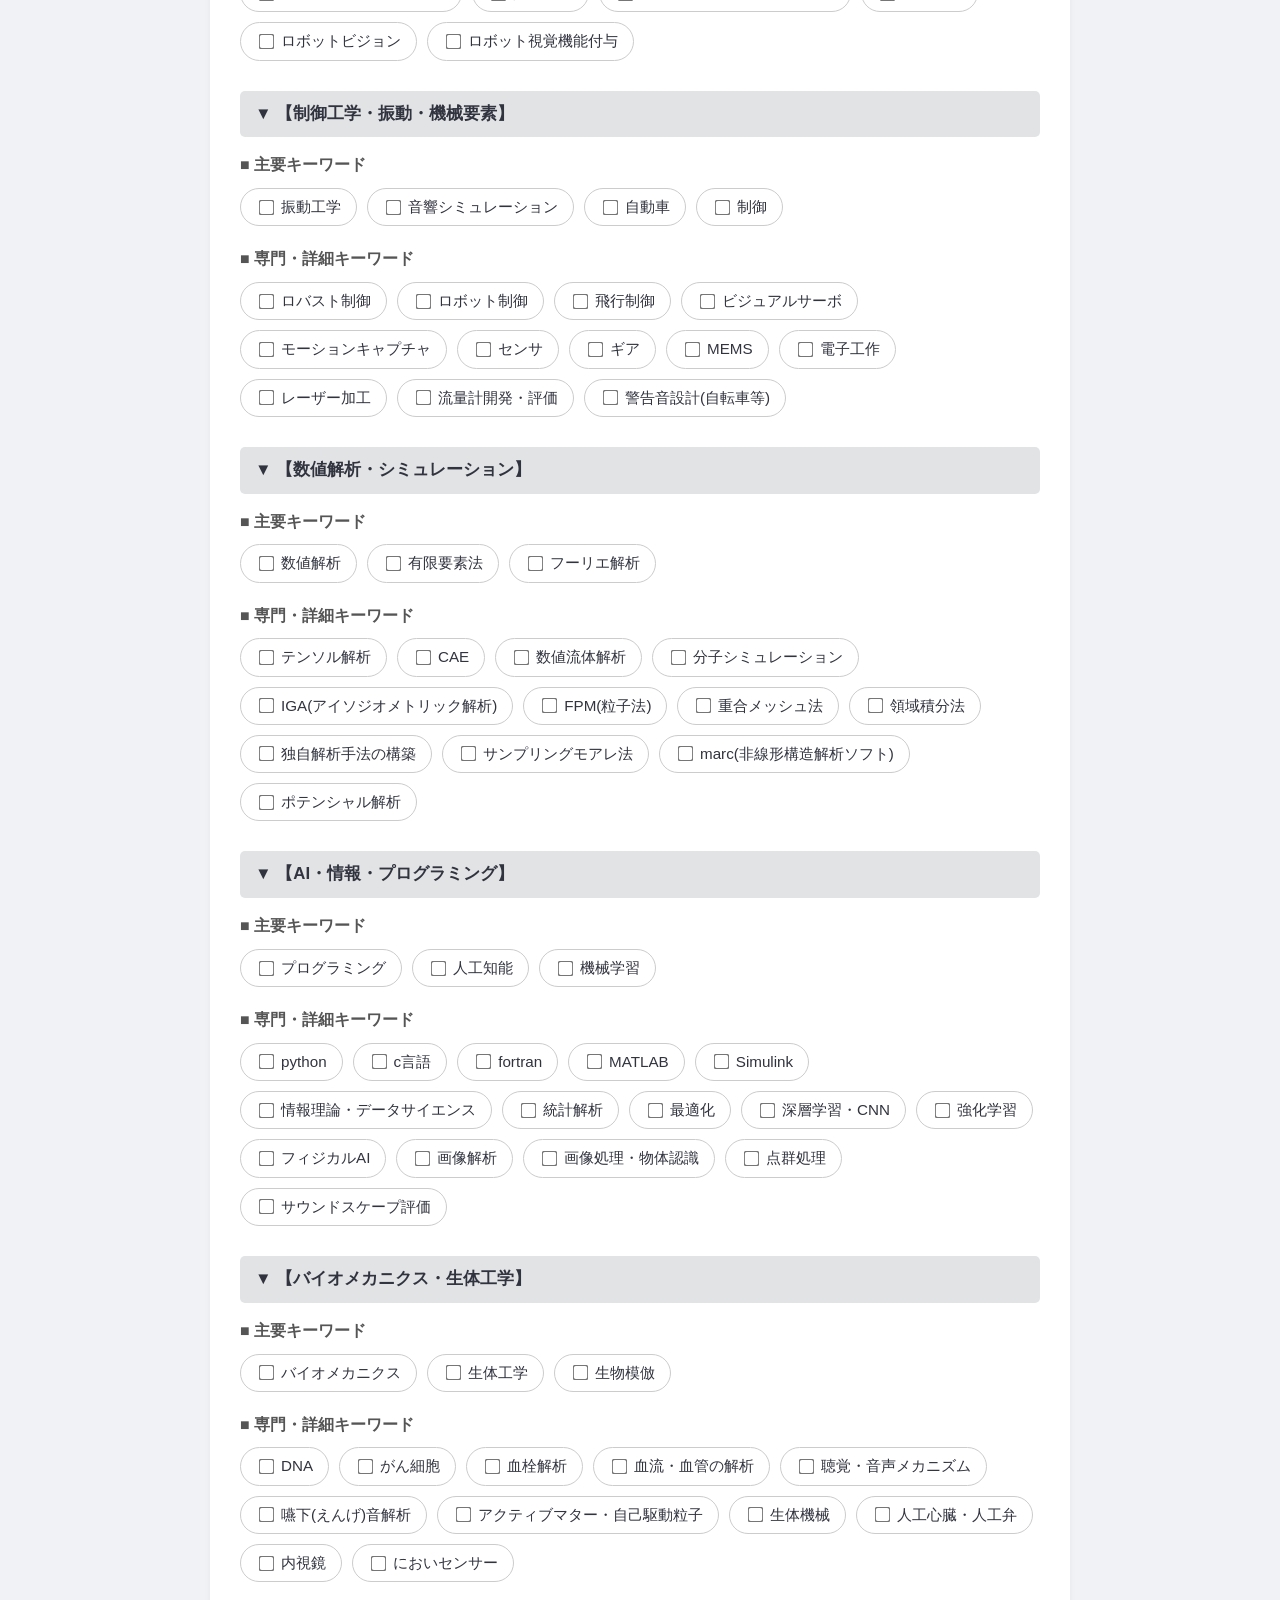
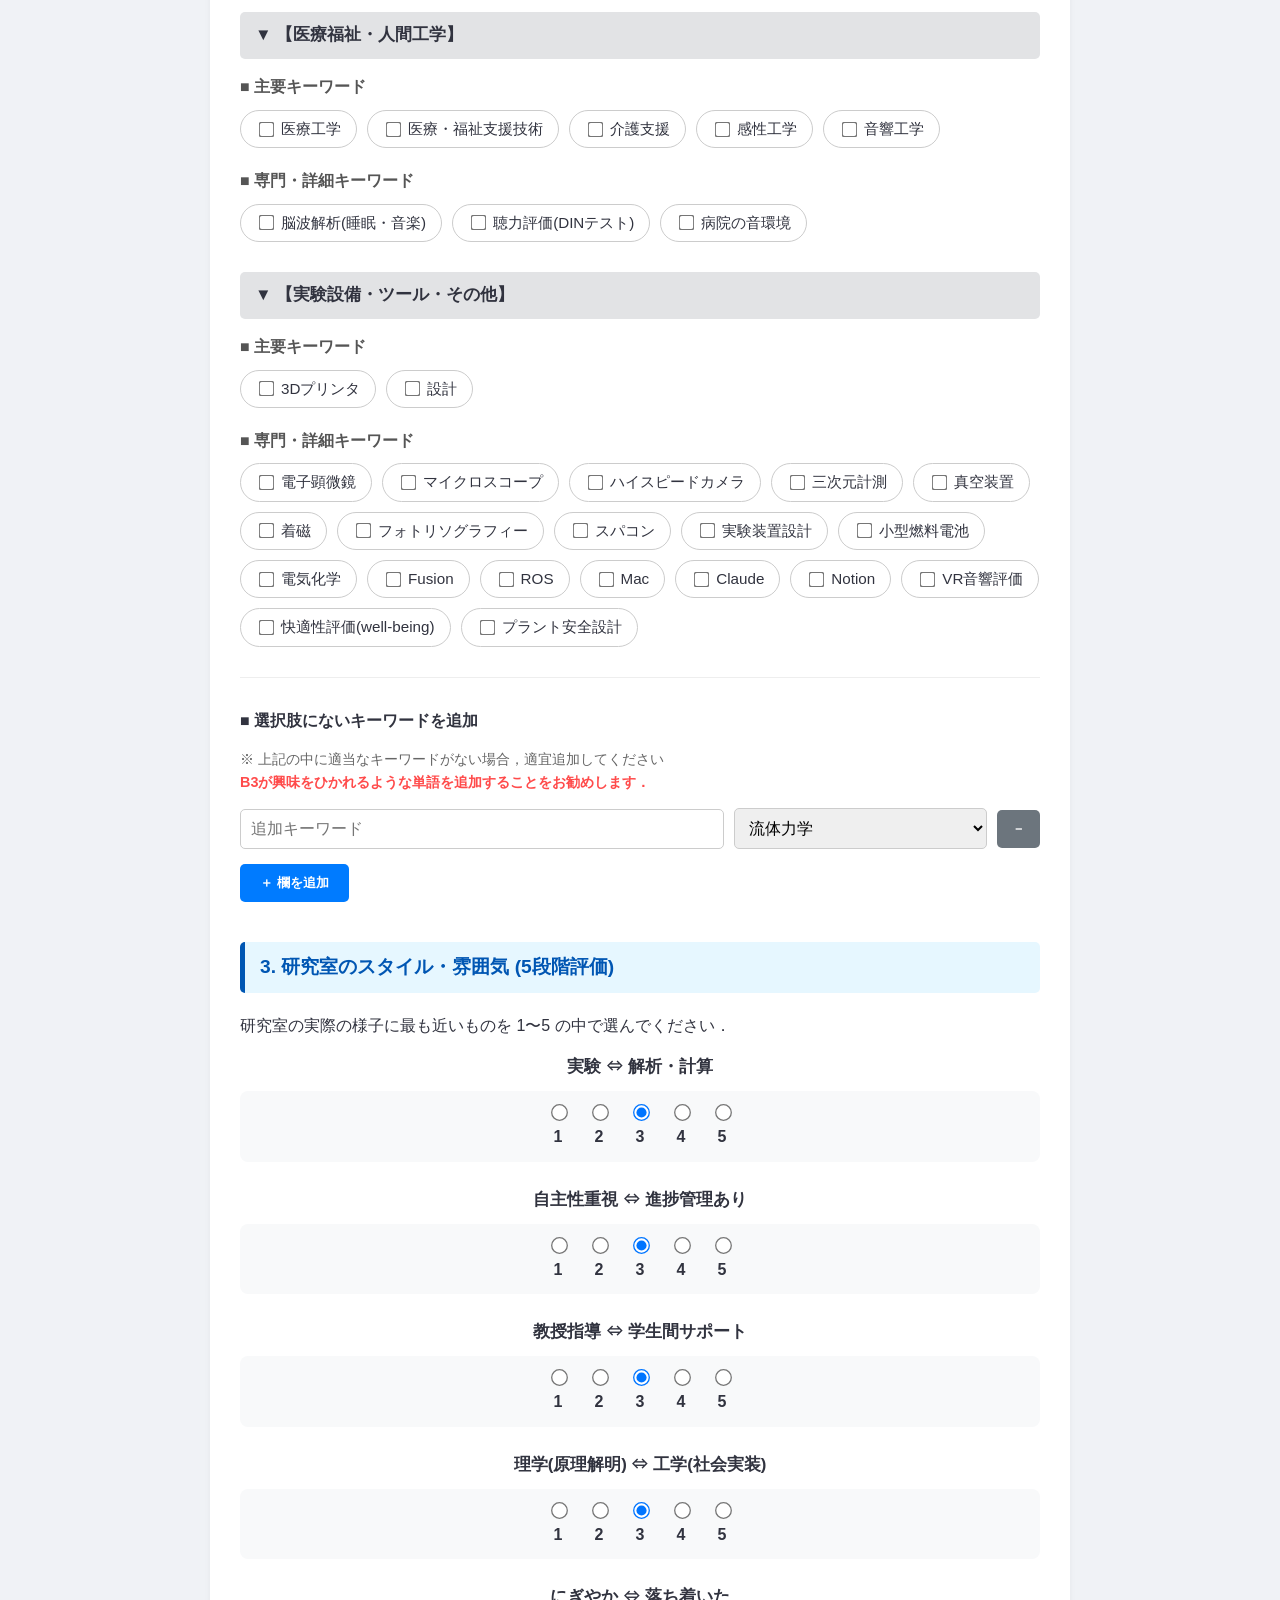
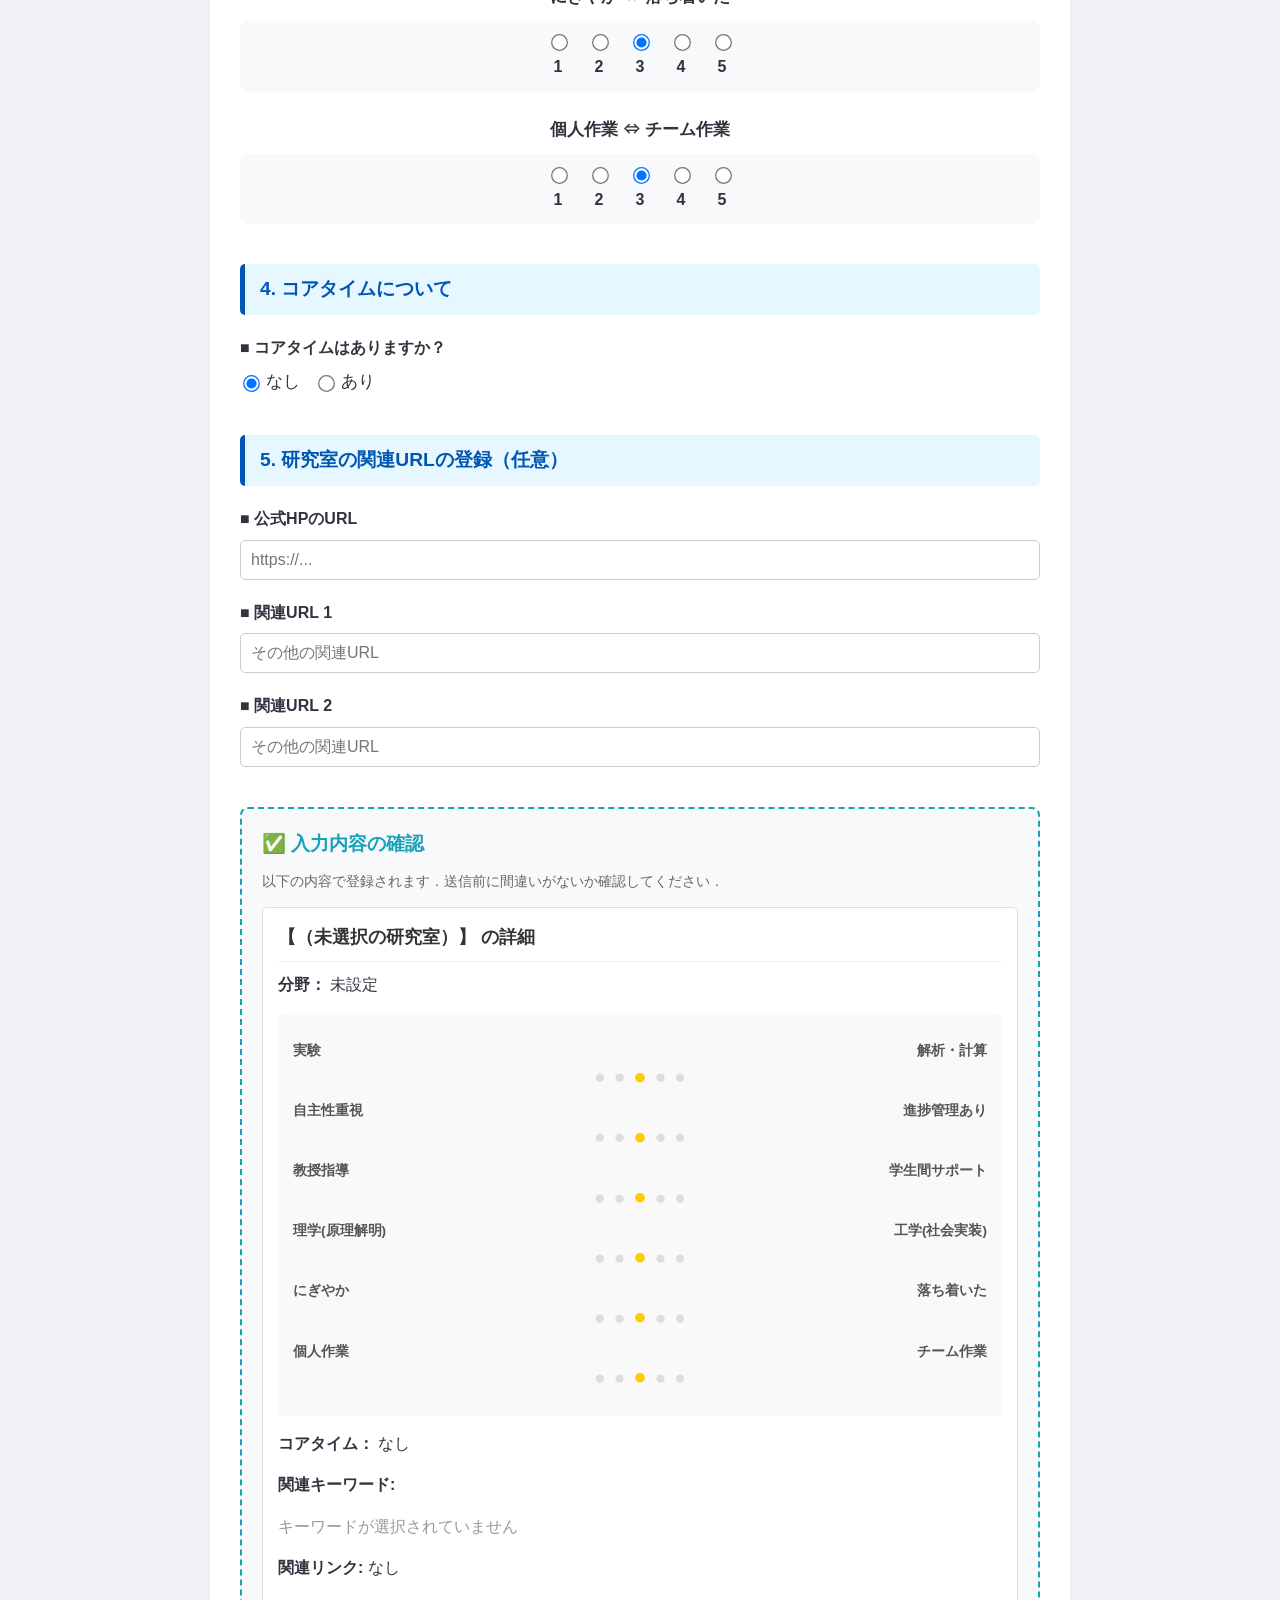
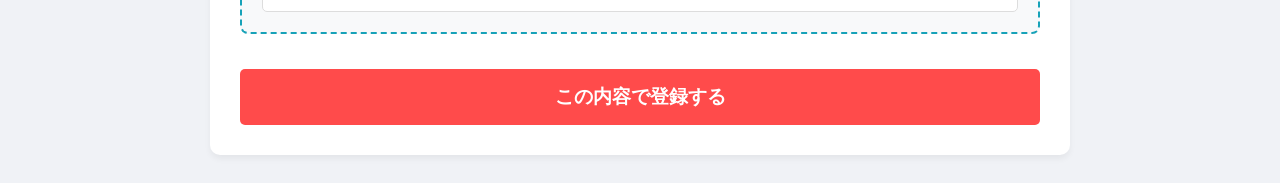
==== commit 927aac4c: "Add files via upload" ====
--- a/b4_form.html
+++ b/b4_form.html
@@ -71,7 +71,7 @@
     <div class="container">
         <h1>B4向け研究室情報 登録フォーム</h1>
         <div class="info-box">
-            💡 <strong>情報登録にあたって</strong><br>
+            💡 <b>情報登録にあたって</b><br>
             B3の研究室選びに向けた情報登録へご協力をお願いいたします．<br>
             ここで選択されたキーワードや評価は，そのままB3向けの診断に反映されます．<br>
             何度でも登録し直していただいて構いませんが，採用されるのは最新のデータのみとなります．
@@ -81,7 +81,6 @@
             <div class="section-header">1. 基本情報</div>
             <div class="form-group">
                 <label class="block-label">■ 研究室名</label>
-                <!-- requiredを外してJavaScript側で独自にエラーチェックします -->
                 <select id="labName">
                     <option value="">選択してください</option>
                     <option value="上野研究室">上野研究室</option>
@@ -96,6 +95,7 @@
                     <option value="荒井研究室">荒井研究室</option>
                     <option value="竹村研究室">竹村研究室</option>
                     <option value="朝倉研究室">朝倉研究室</option>
+                    <option value="小笠原研究室">小笠原研究室</option>
                 </select>
             </div>
             <div class="form-group">
@@ -182,7 +182,8 @@
             "上野研究室": "ueno", "塚原研究室": "tsukahara", "青野研究室": "aono",
             "田口研究室": "taguchi", "高橋研究室": "takahashi", "岡田研究室": "okada",
             "松崎研究室": "matsuzaki", "荻原研究室": "ogihara", "早瀬研究室": "hayase",
-            "荒井研究室": "arai", "竹村研究室": "takemura", "朝倉研究室": "asakura"
+            "荒井研究室": "arai", "竹村研究室": "takemura", "朝倉研究室": "asakura",
+            "小笠原研究室": "ogasawara"
         };
 
         const CATEGORY_LIST = [
@@ -196,7 +197,7 @@
         const categorized_keywords = {
             "流体力学": {
                 "主要": ["流体力学"],
-                "専門・詳細": ["層流", "流れの遷移", "乱流", "低レイノルズ数", "高レイノルズ数流れ", "亜音速", "境界層", "粘弾性流体", "気液混相流", "複雑な流れ現象", "マイクロ流路"]
+                "専門・詳細": ["層流", "流れの遷移", "乱流", "低レイノルズ数", "高レイノルズ数流れ", "亜音速", "境界層", "粘弾性流体", "気液混相流", "複雑な流れ現象", "マイクロ流路", "スロッシング", "衝撃波"]
             },
             "熱力学": {
                 "主要": ["伝熱", "熱流体", "エネルギー効率化"],
@@ -204,11 +205,11 @@
             },
             "航空工学・飛行システム": {
                 "主要": ["航空機", "翼の最適化設計", "羽ばたき飛行", "空気力学"],
-                "専門・詳細": ["航空機設計", "航空機翼", "風洞実験", "離陸飛行実験"]
+                "専門・詳細": ["航空機設計", "航空機翼", "離陸飛行実験", "パラフォイル", "風洞", "極超音速"]
             },
             "宇宙工学・推進エンジン": {
-                "主要": ["宇宙環境", "エンジン", "ロケット"],
-                "専門・詳細": ["ターボジェットエンジン", "極超音速エンジン", "複合サイクルエンジン", "エンジン設計", "エンジン制御", "流路切替機構設計", "スペースプレーン", "火星飛行探索機", "火星利用", "生命維持", "水電解", "航空宇宙用複合材料", "JAXA"]
+                "主要": ["宇宙環境", "エンジン", "ロケット", "衛星"],
+                "専門・詳細": ["ターボジェットエンジン", "極超音速エンジン", "複合サイクルエンジン", "エンジン設計", "エンジン制御", "流路切替機構設計", "スペースプレーン", "火星飛行探索機", "火星利用", "生命維持", "水電解", "航空宇宙用複合材料", "JAXA", "再突入ロケットのタンク", "サイジング"]
             },
             "材料": {
                 "主要": ["航空宇宙材料", "複合材料", "CFRP", "炭素繊維・連続繊維", "加工学", "微細加工"],
@@ -223,7 +224,7 @@
                 "専門・詳細": ["協働ロボット(UR等)", "ロボットアーム", "小型ロボットヘリコプター", "マイクロ航空機", "機械機構・ロボット設計", "人工筋肉", "ロボットマニピュレーション", "自立飛行", "ロボットビジョン", "ロボット視覚機能付与"]
             },
             "制御工学・振動・機械要素": {
-                "主要": ["振動工学", "音響シミュレーション", "自動車"],
+                "主要": ["振動工学", "音響シミュレーション", "自動車", "制御"],
                 "専門・詳細": ["ロバスト制御", "ロボット制御", "飛行制御", "ビジュアルサーボ", "モーションキャプチャ", "センサ", "ギア", "MEMS", "電子工作", "レーザー加工", "流量計開発・評価", "警告音設計(自転車等)"]
             },
             "数値解析・シミュレーション": {
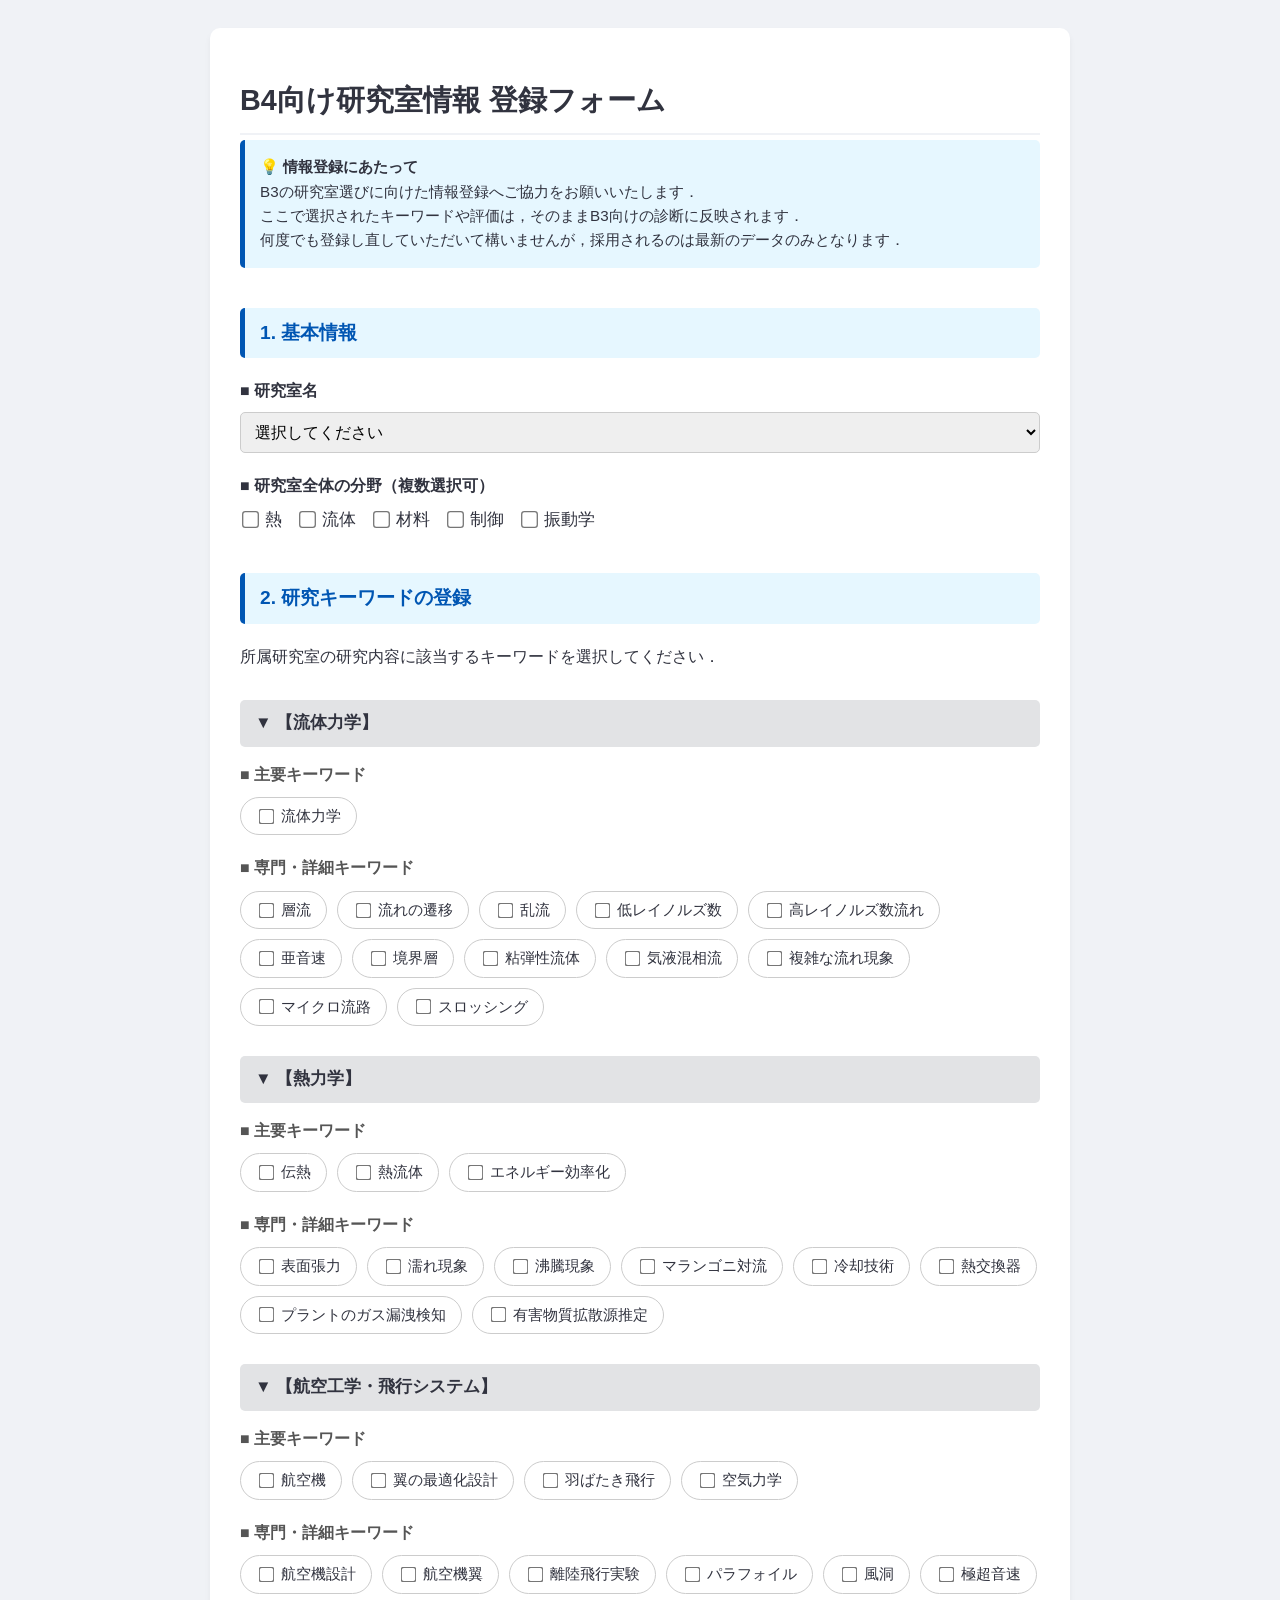
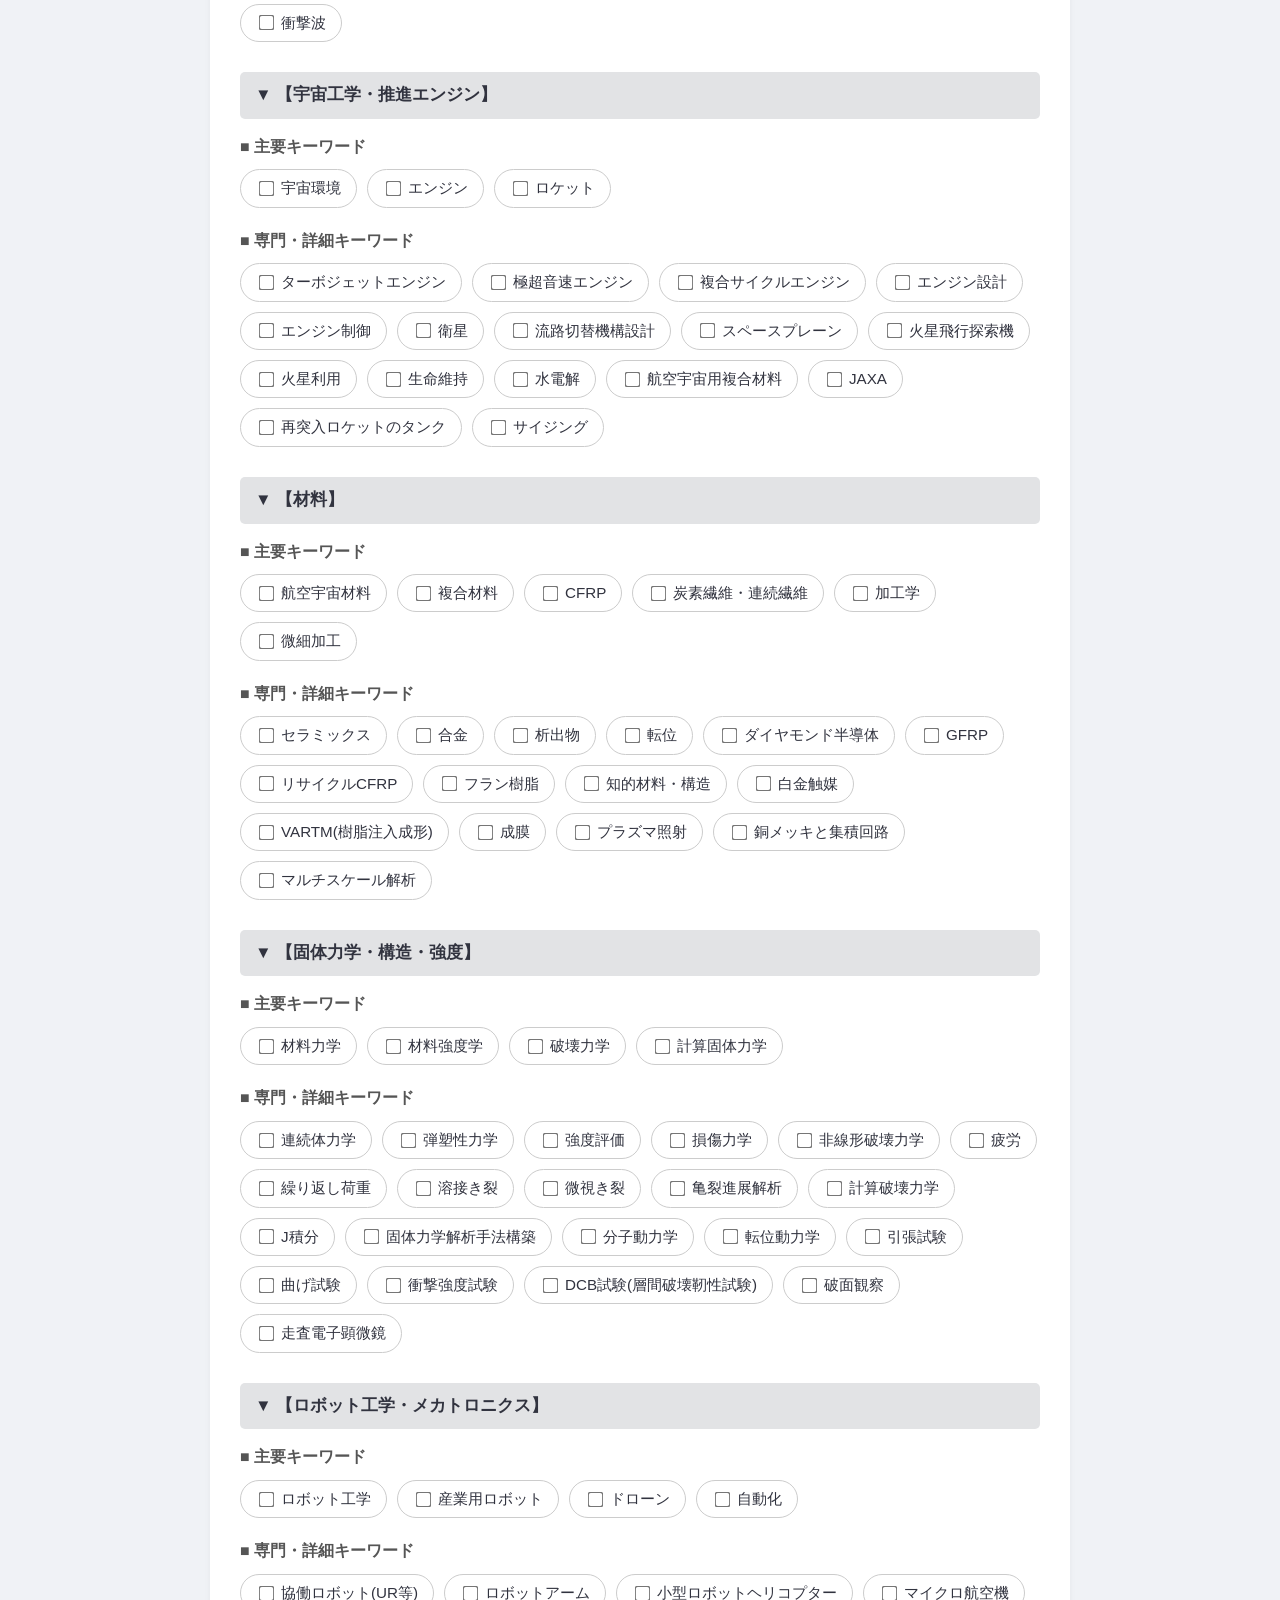
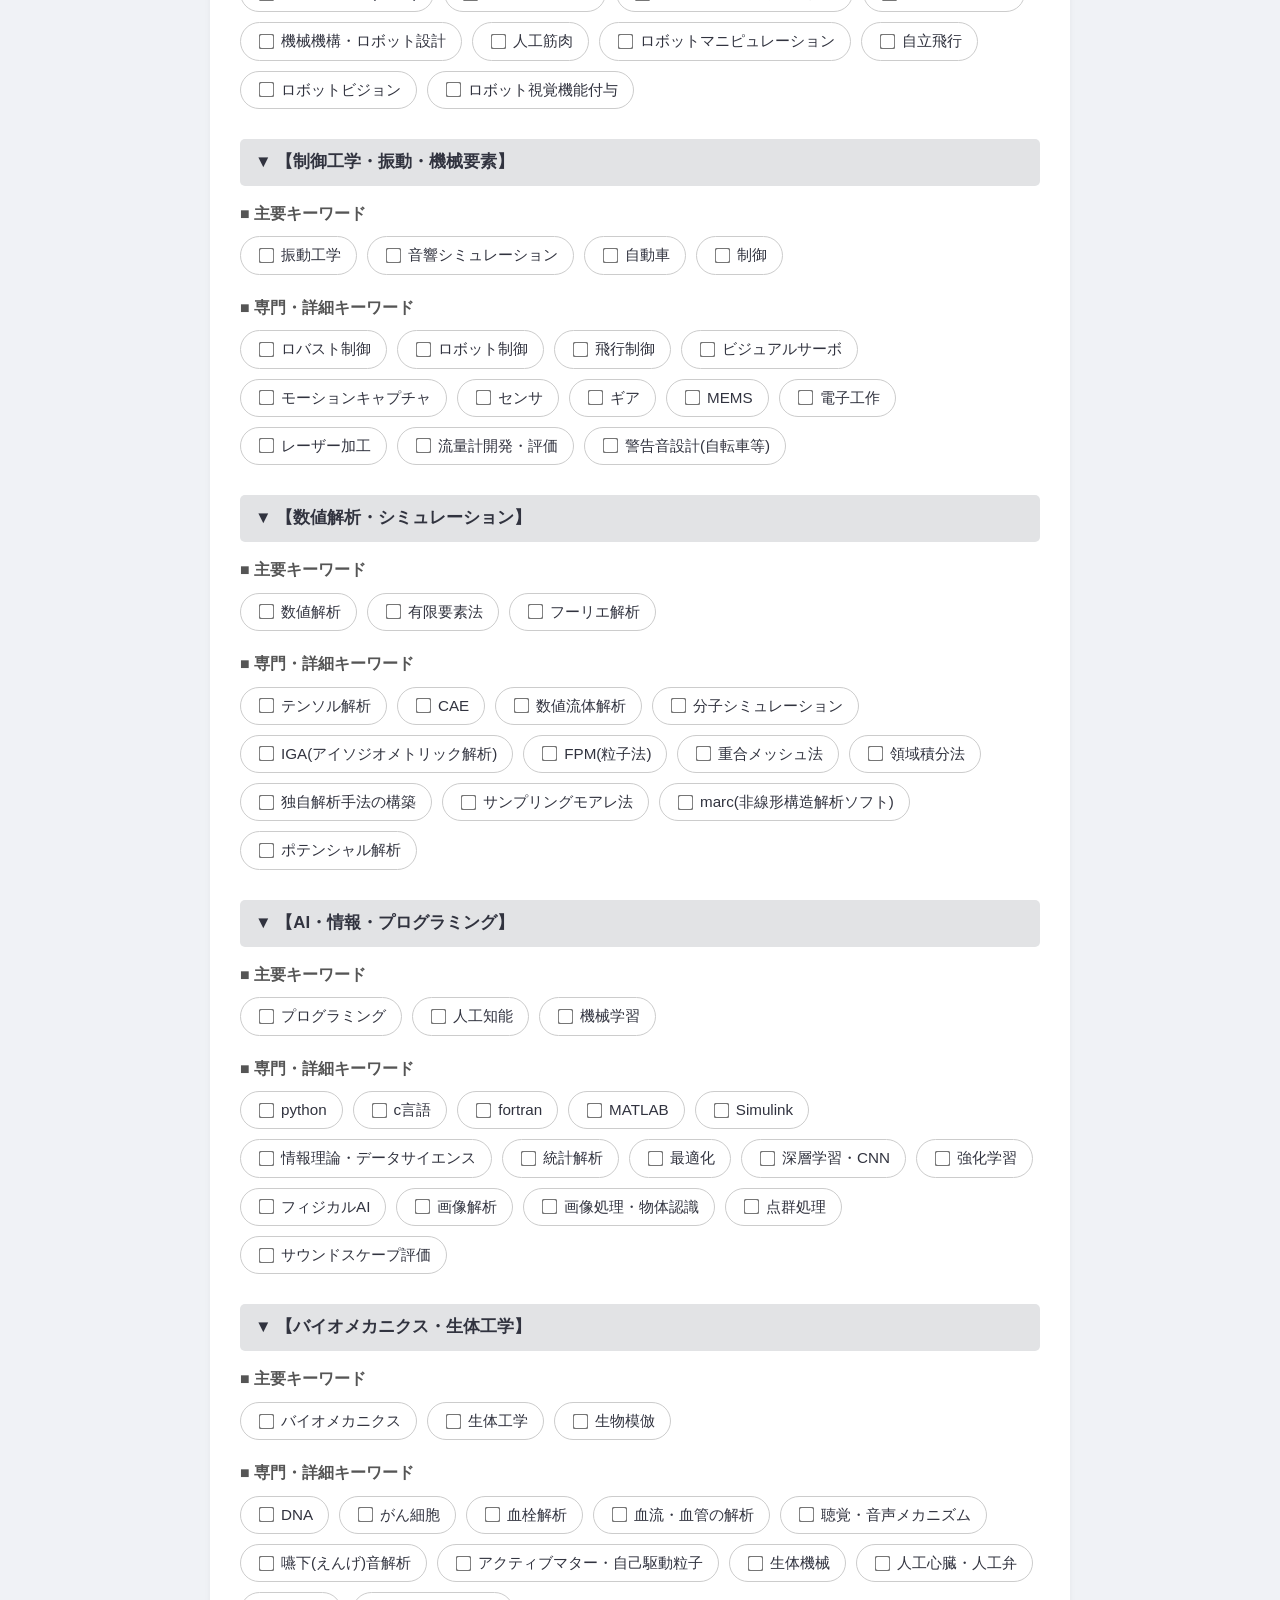
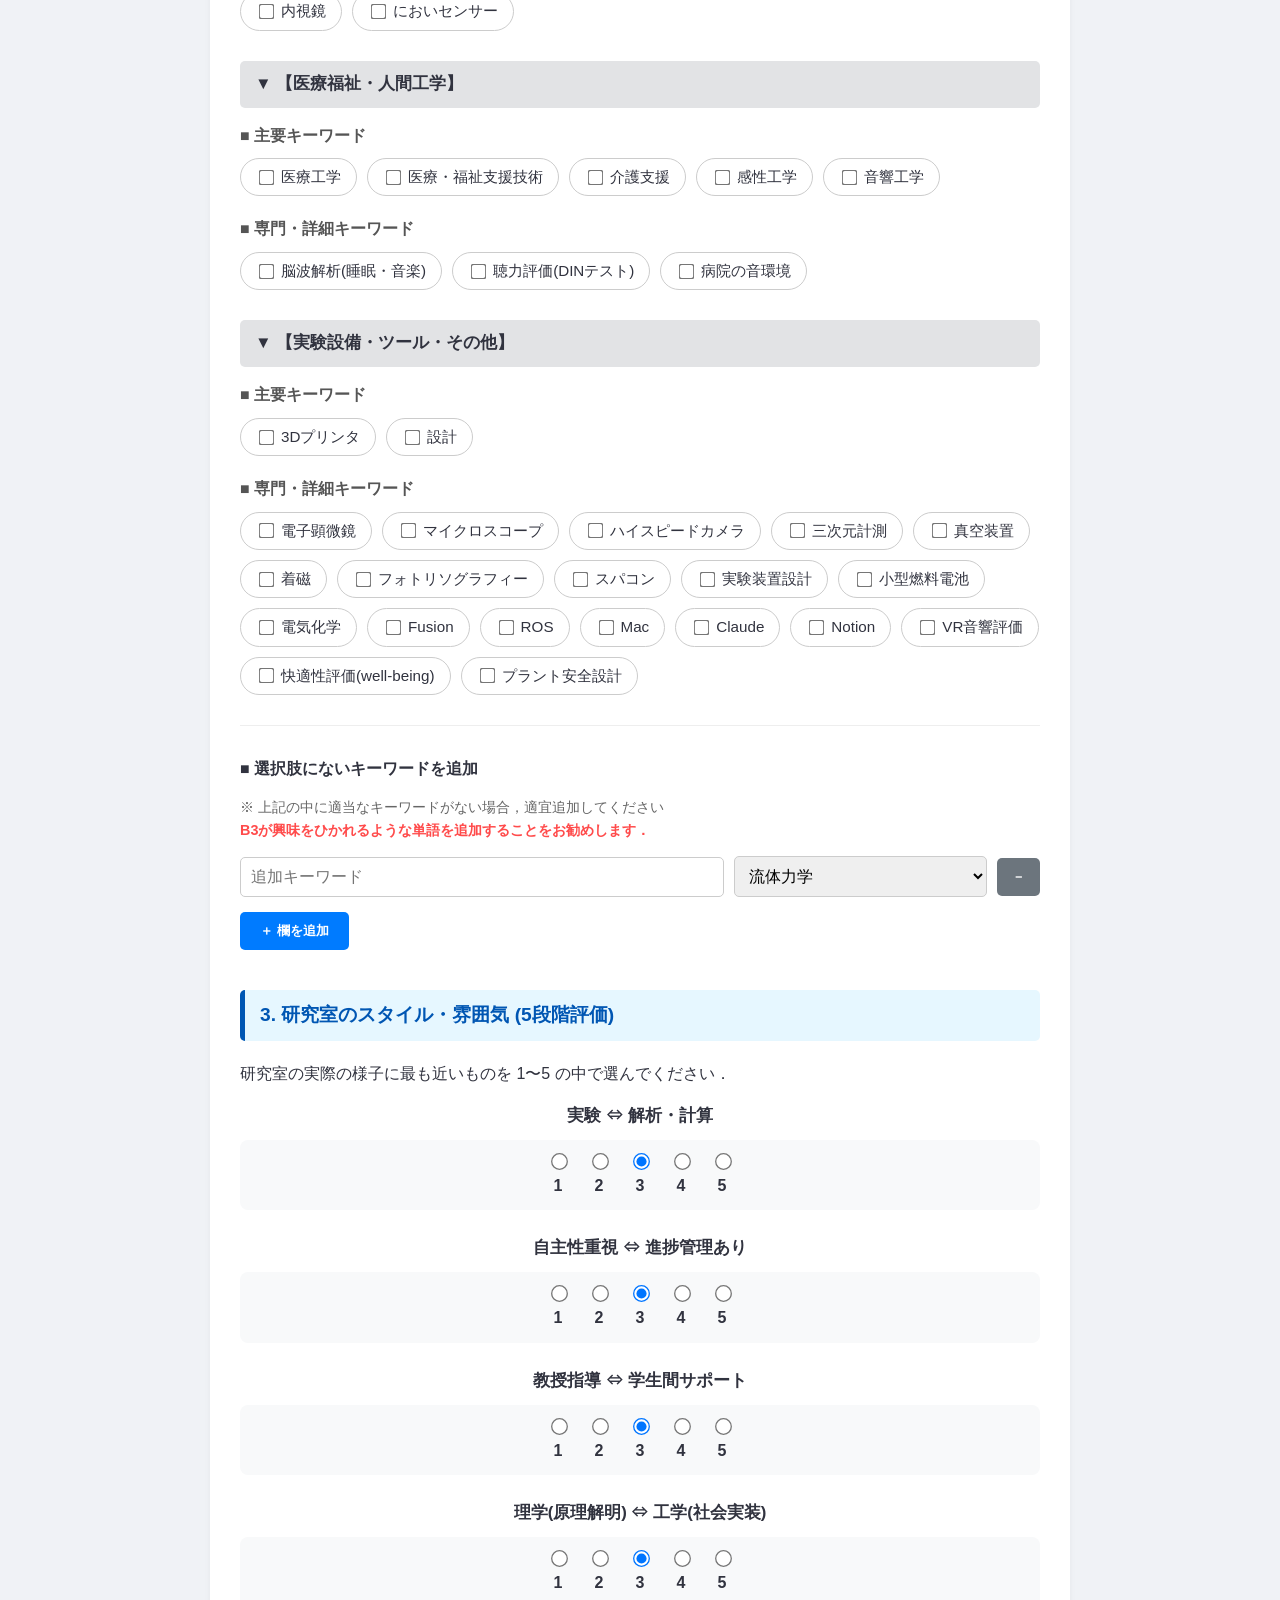
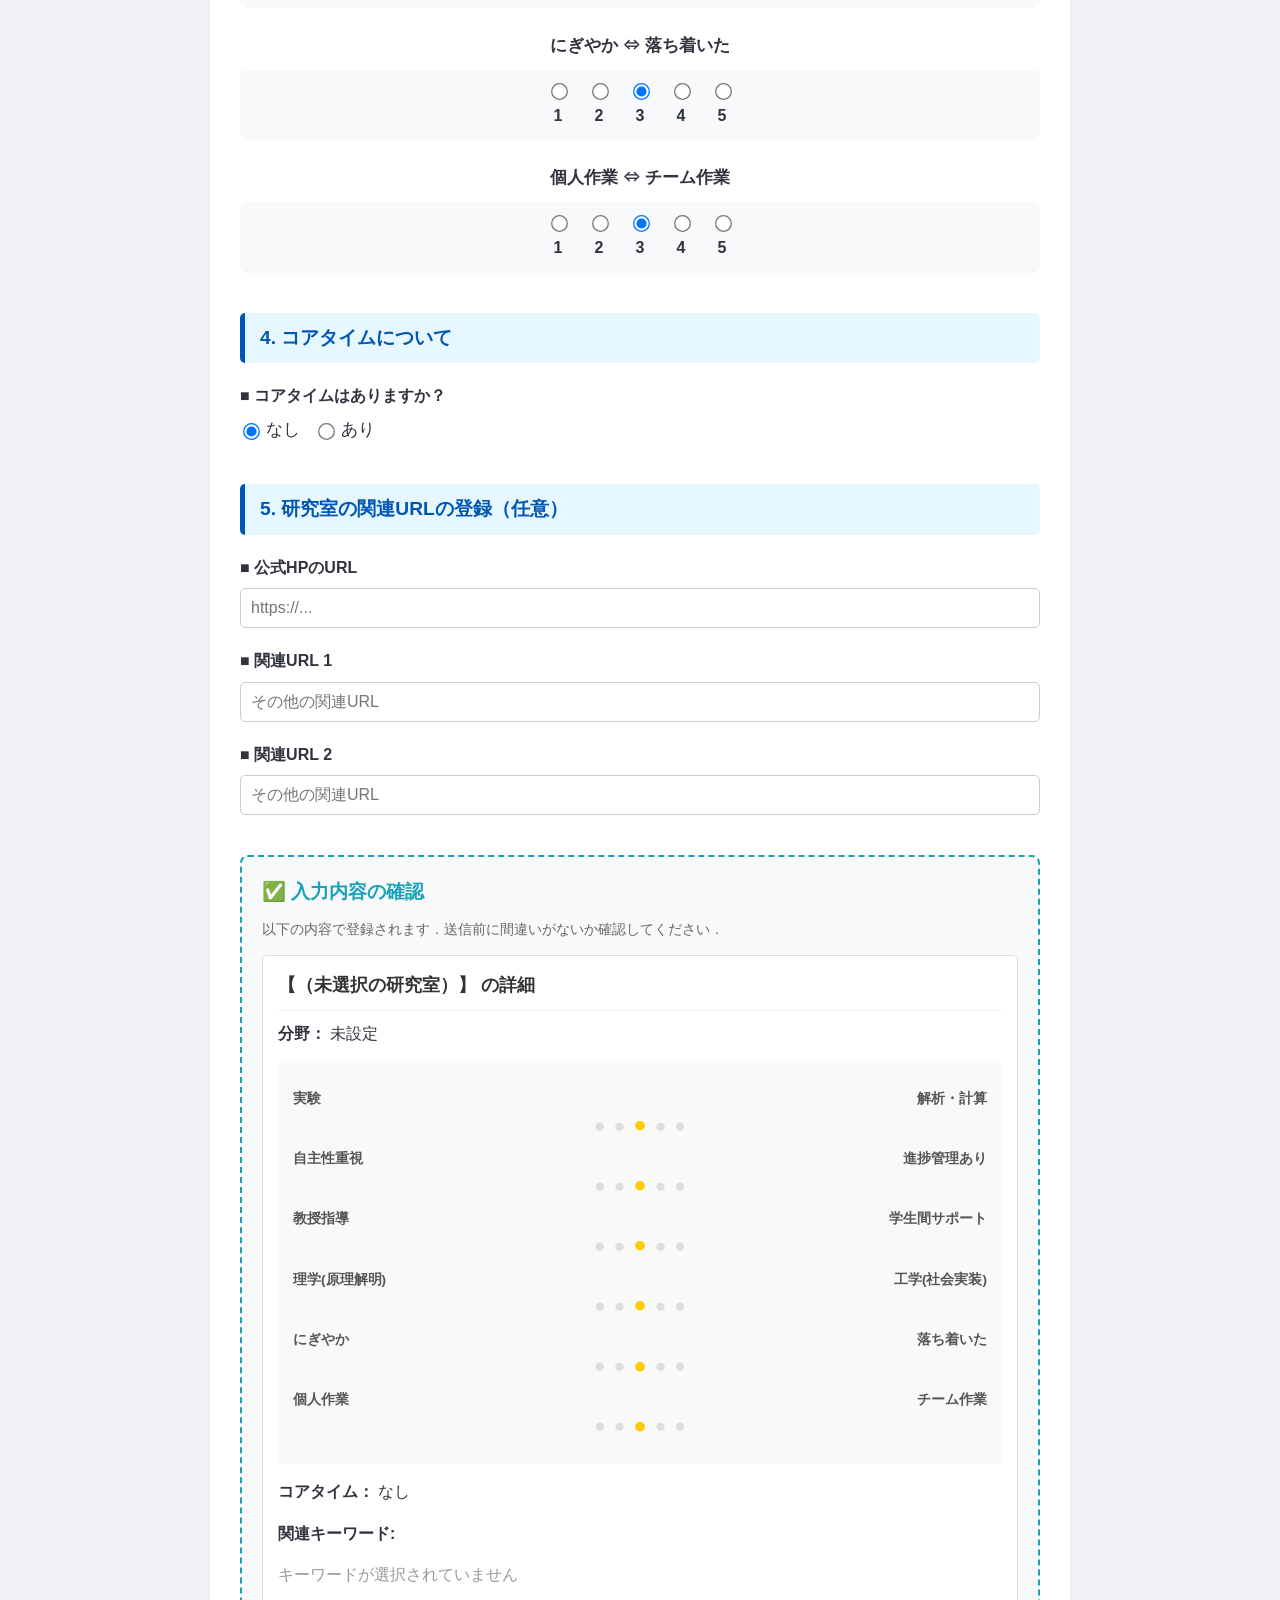
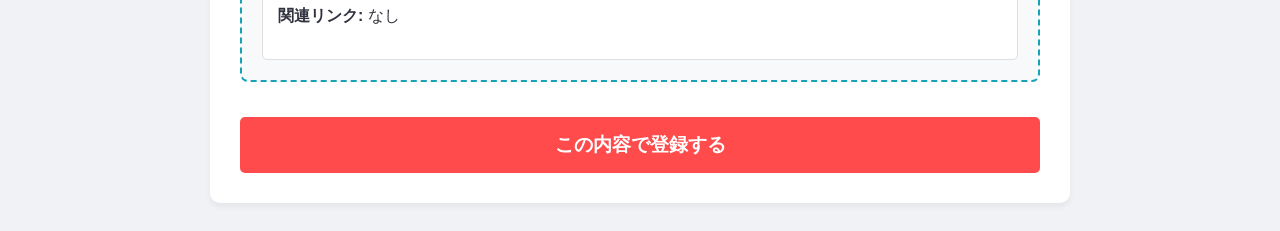
==== commit dc75238f: "Add files via upload" ====
--- a/b4_form.html
+++ b/b4_form.html
@@ -197,7 +197,7 @@
         const categorized_keywords = {
             "流体力学": {
                 "主要": ["流体力学"],
-                "専門・詳細": ["層流", "流れの遷移", "乱流", "低レイノルズ数", "高レイノルズ数流れ", "亜音速", "境界層", "粘弾性流体", "気液混相流", "複雑な流れ現象", "マイクロ流路", "スロッシング", "衝撃波"]
+                "専門・詳細": ["層流", "流れの遷移", "乱流", "低レイノルズ数", "高レイノルズ数流れ", "亜音速", "境界層", "粘弾性流体", "気液混相流", "複雑な流れ現象", "マイクロ流路", "スロッシング"]
             },
             "熱力学": {
                 "主要": ["伝熱", "熱流体", "エネルギー効率化"],
@@ -205,11 +205,11 @@
             },
             "航空工学・飛行システム": {
                 "主要": ["航空機", "翼の最適化設計", "羽ばたき飛行", "空気力学"],
-                "専門・詳細": ["航空機設計", "航空機翼", "離陸飛行実験", "パラフォイル", "風洞", "極超音速"]
+                "専門・詳細": ["航空機設計", "航空機翼", "離陸飛行実験", "パラフォイル", "風洞", "極超音速", "衝撃波"]
             },
             "宇宙工学・推進エンジン": {
-                "主要": ["宇宙環境", "エンジン", "ロケット", "衛星"],
-                "専門・詳細": ["ターボジェットエンジン", "極超音速エンジン", "複合サイクルエンジン", "エンジン設計", "エンジン制御", "流路切替機構設計", "スペースプレーン", "火星飛行探索機", "火星利用", "生命維持", "水電解", "航空宇宙用複合材料", "JAXA", "再突入ロケットのタンク", "サイジング"]
+                "主要": ["宇宙環境", "エンジン", "ロケット"],
+                "専門・詳細": ["ターボジェットエンジン", "極超音速エンジン", "複合サイクルエンジン", "エンジン設計", "エンジン制御", "衛星", "流路切替機構設計", "スペースプレーン", "火星飛行探索機", "火星利用", "生命維持", "水電解", "航空宇宙用複合材料", "JAXA", "再突入ロケットのタンク", "サイジング"]
             },
             "材料": {
                 "主要": ["航空宇宙材料", "複合材料", "CFRP", "炭素繊維・連続繊維", "加工学", "微細加工"],
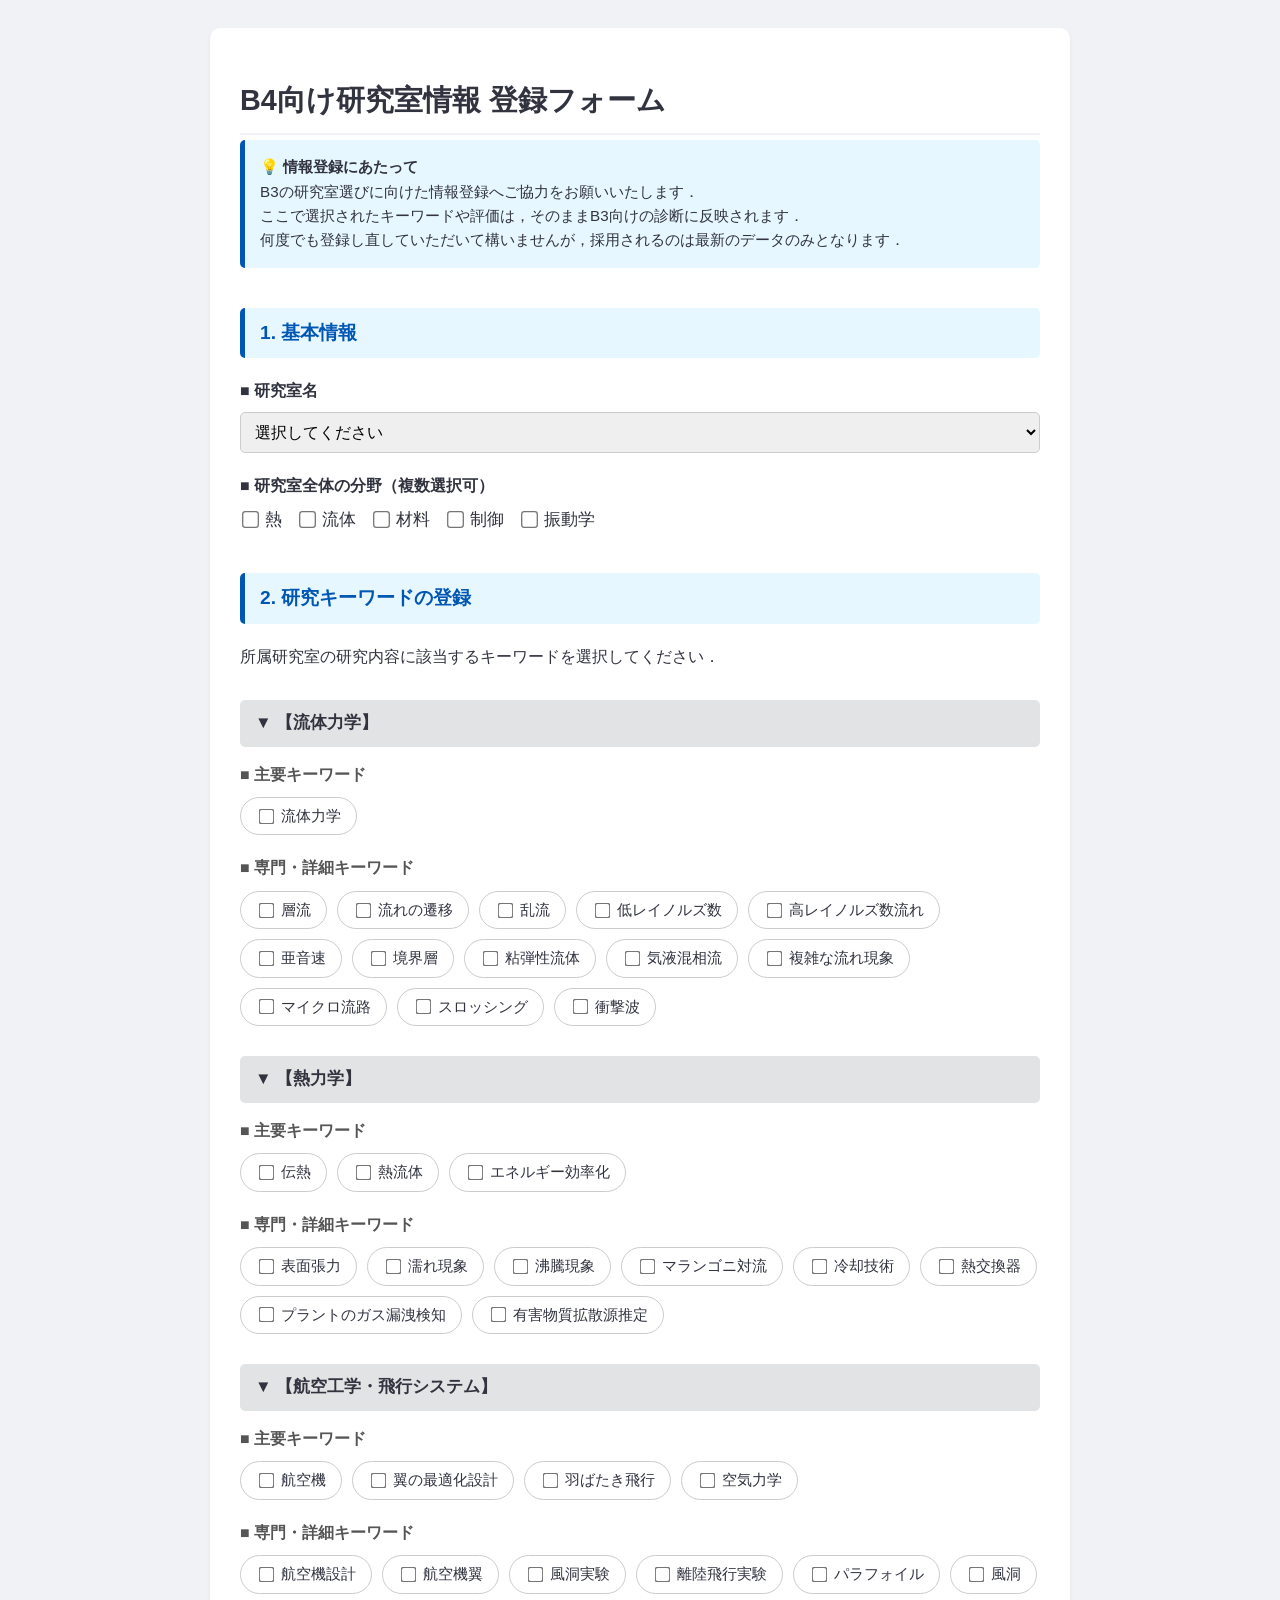
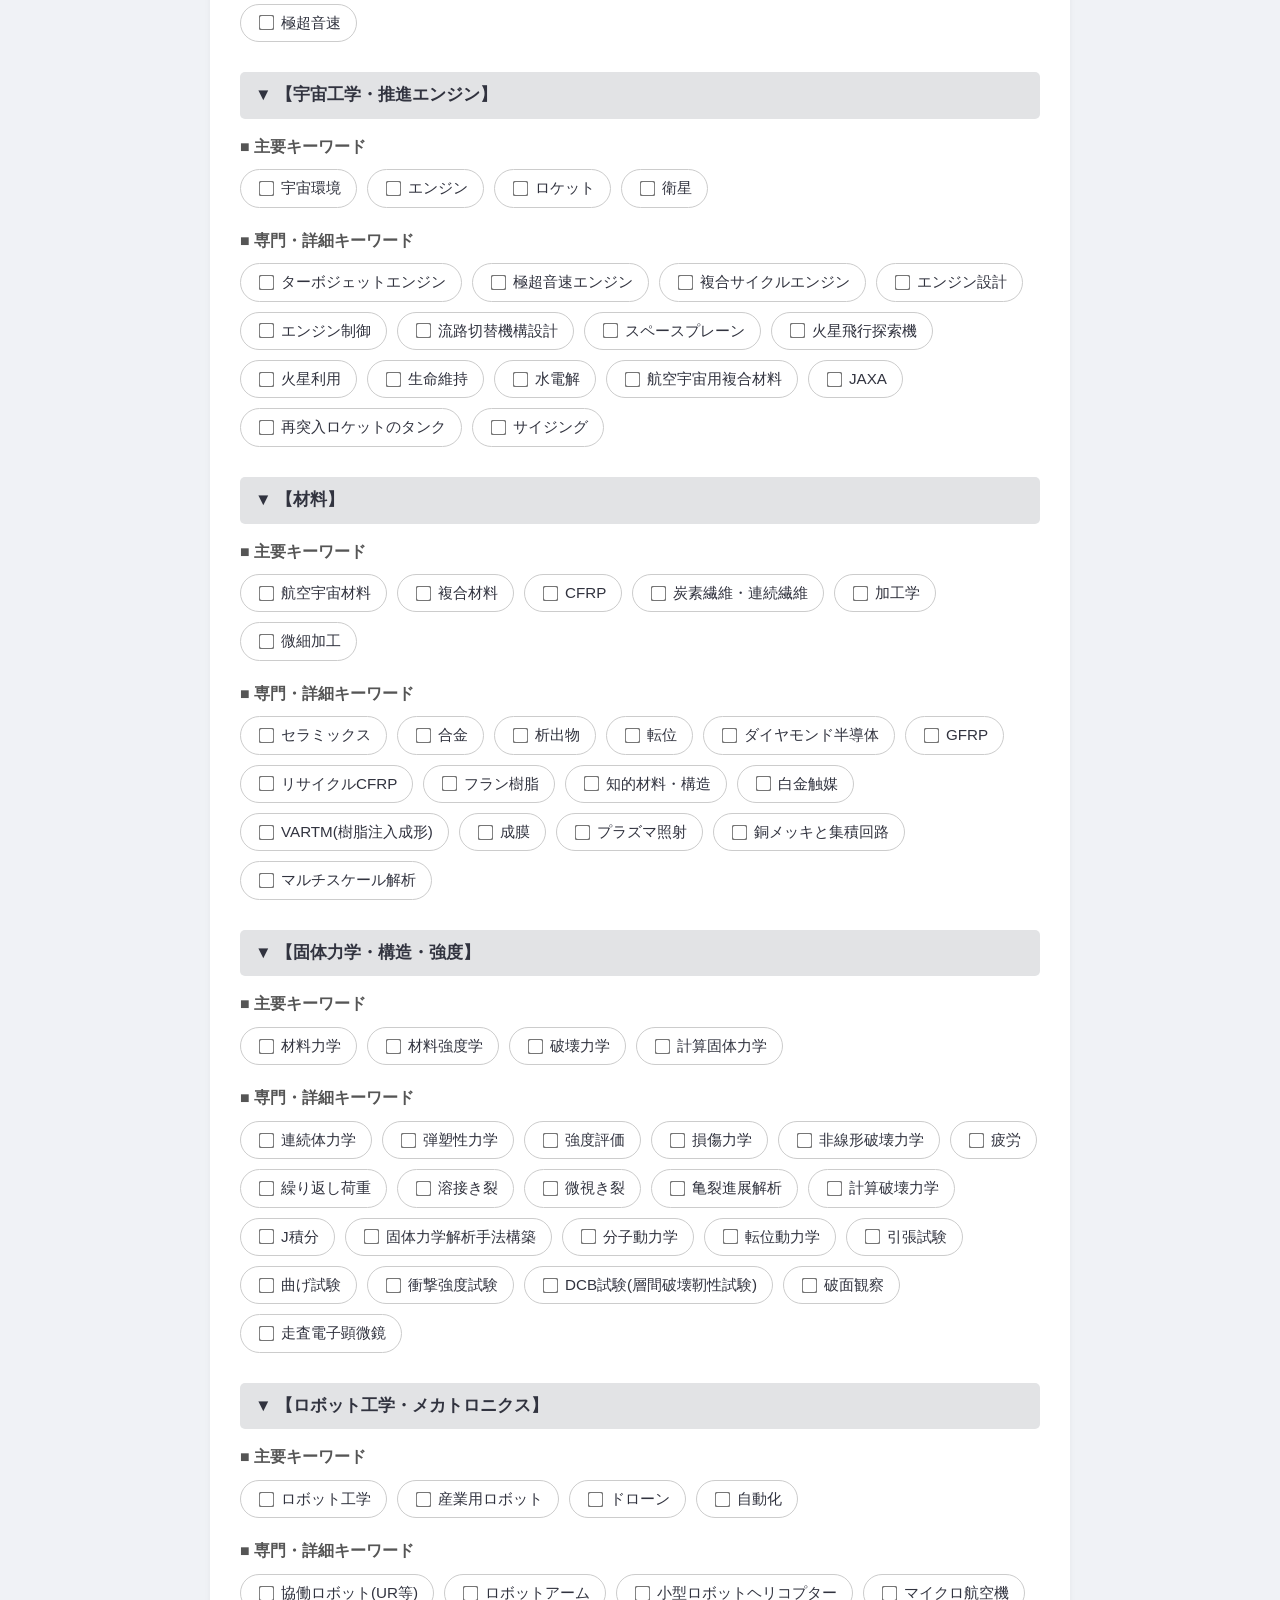
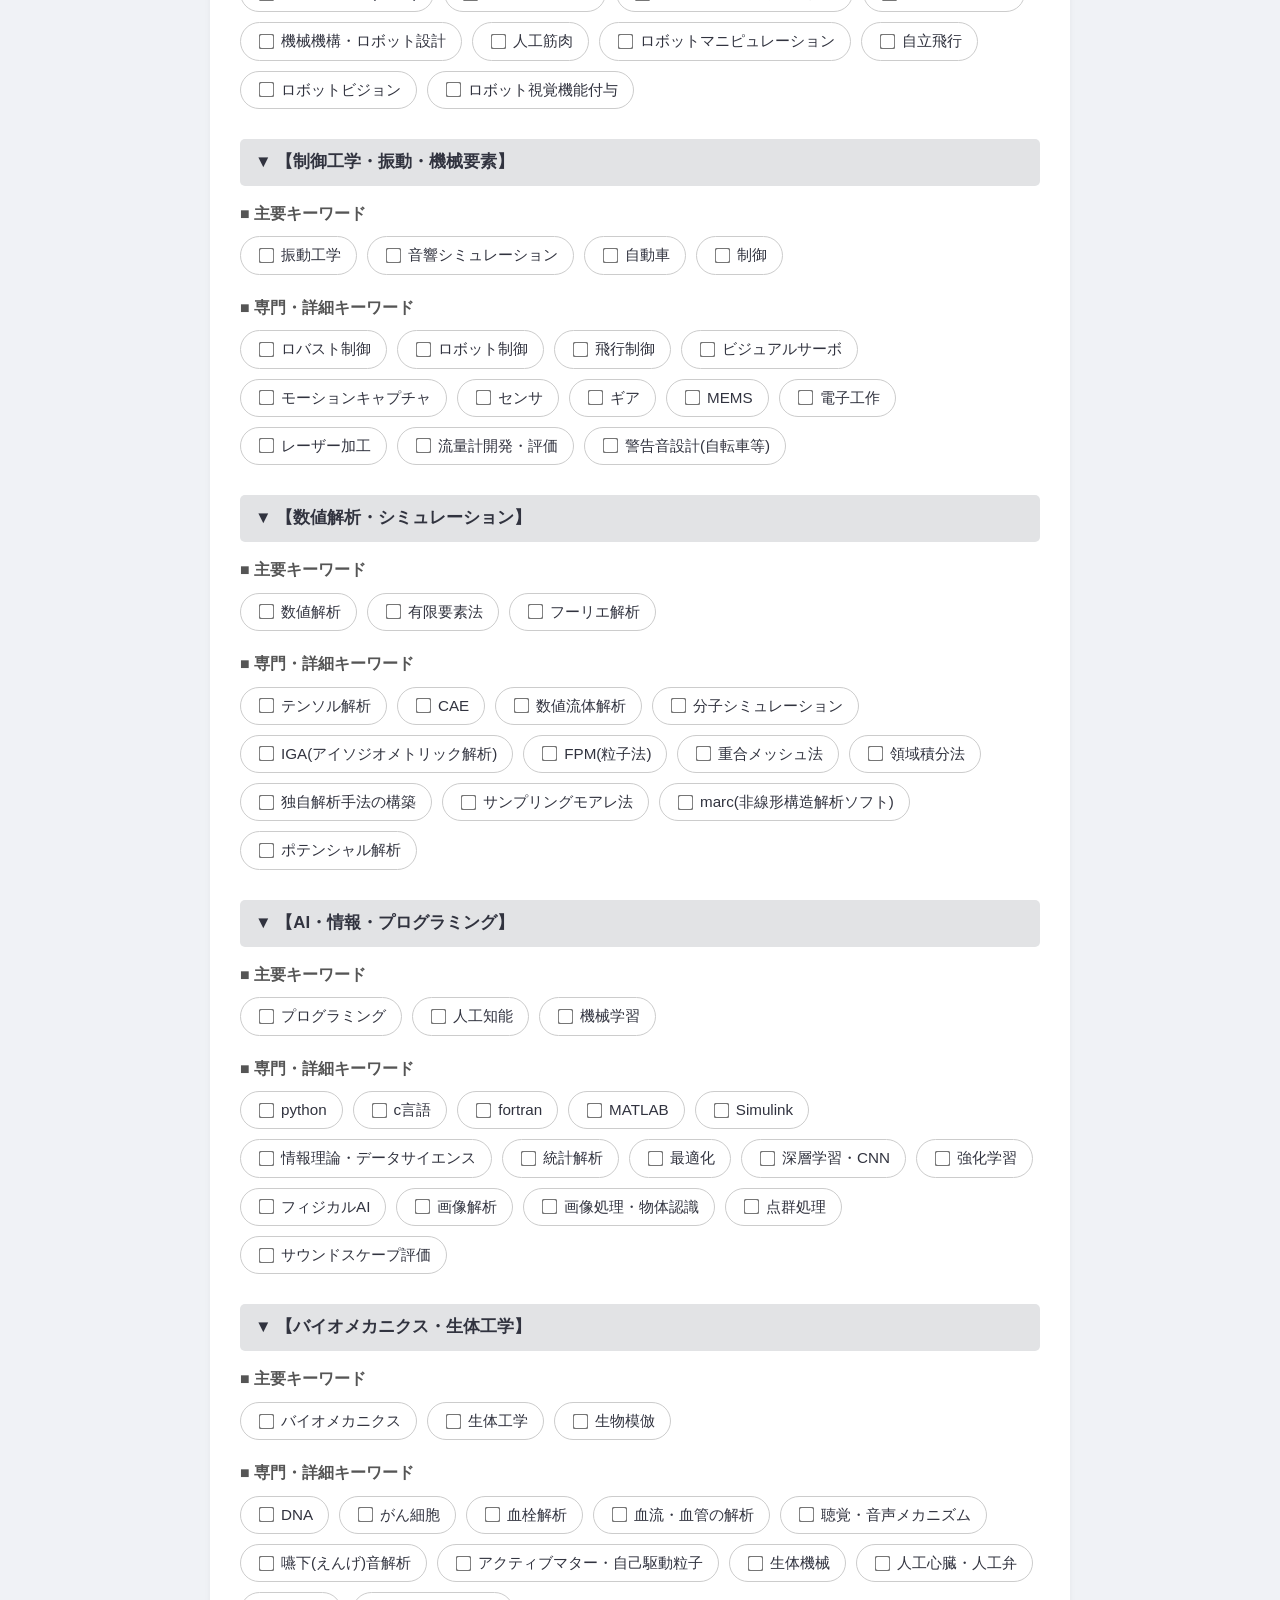
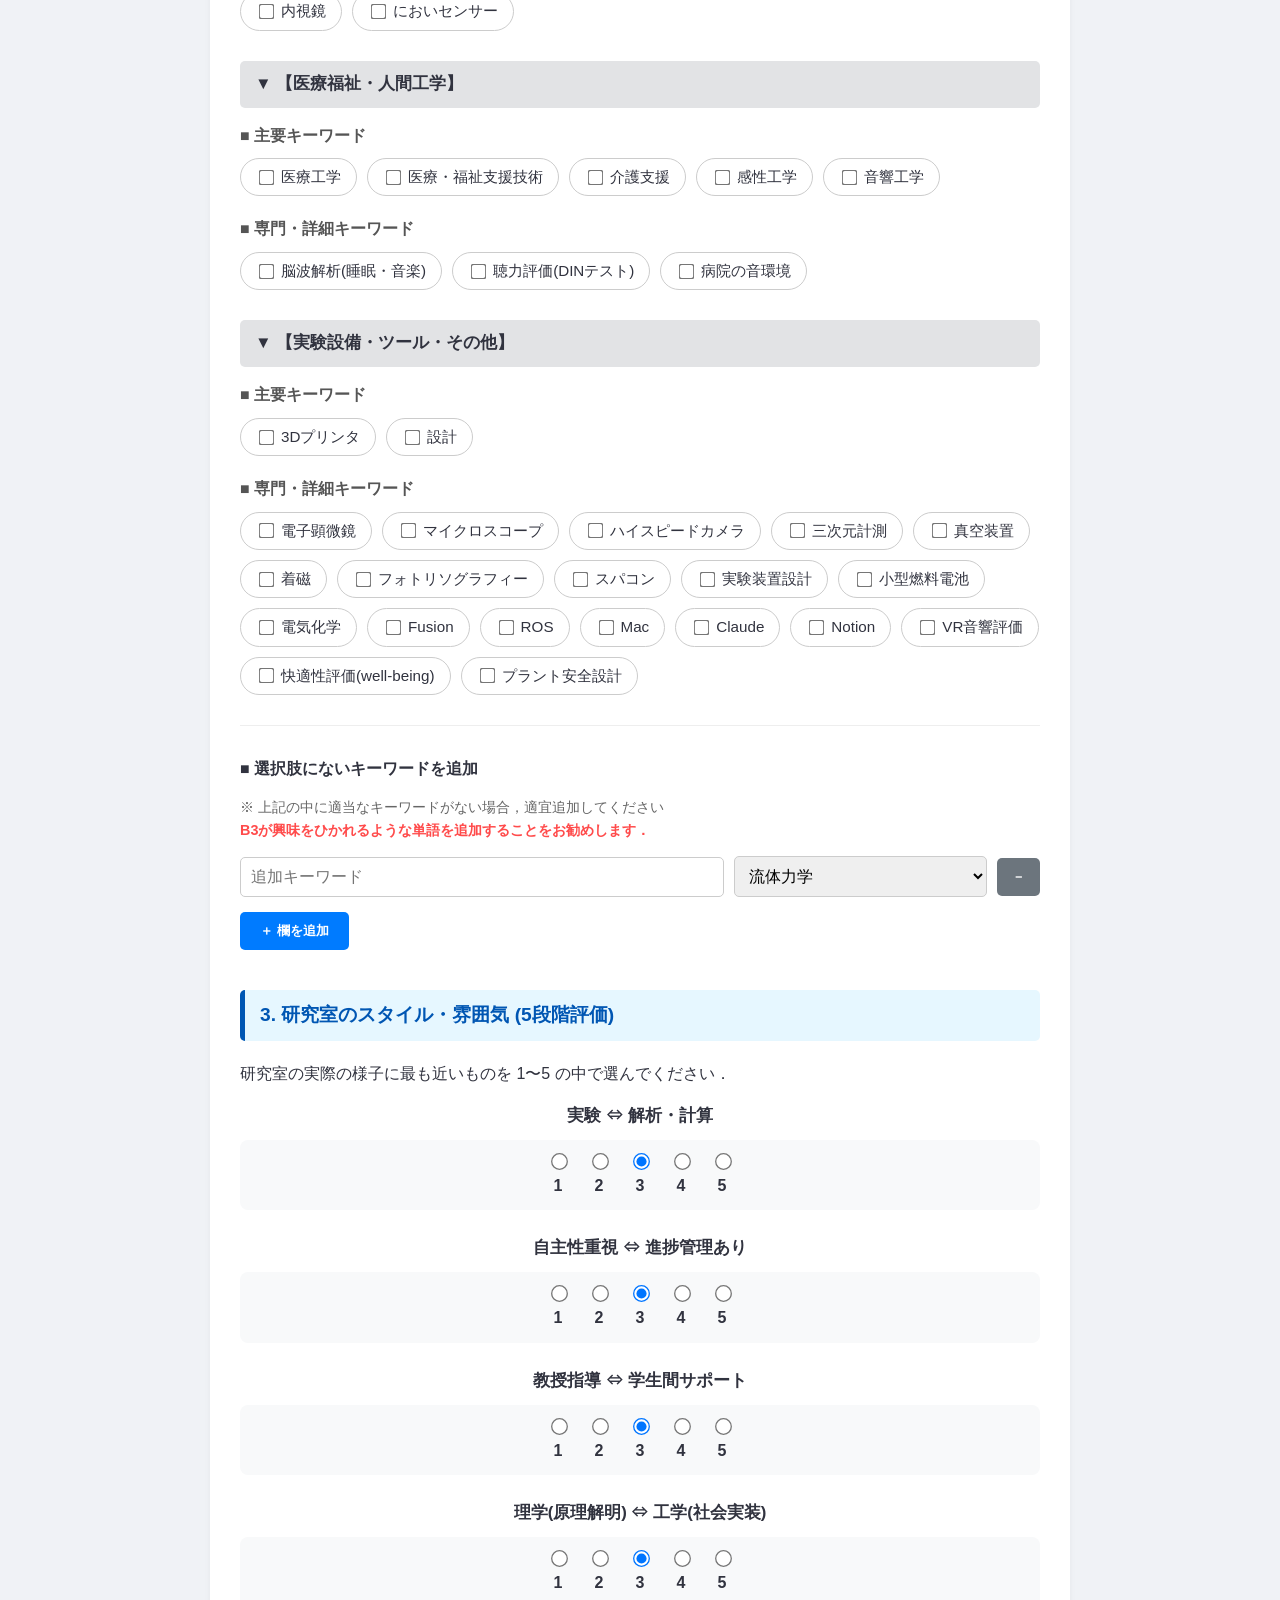
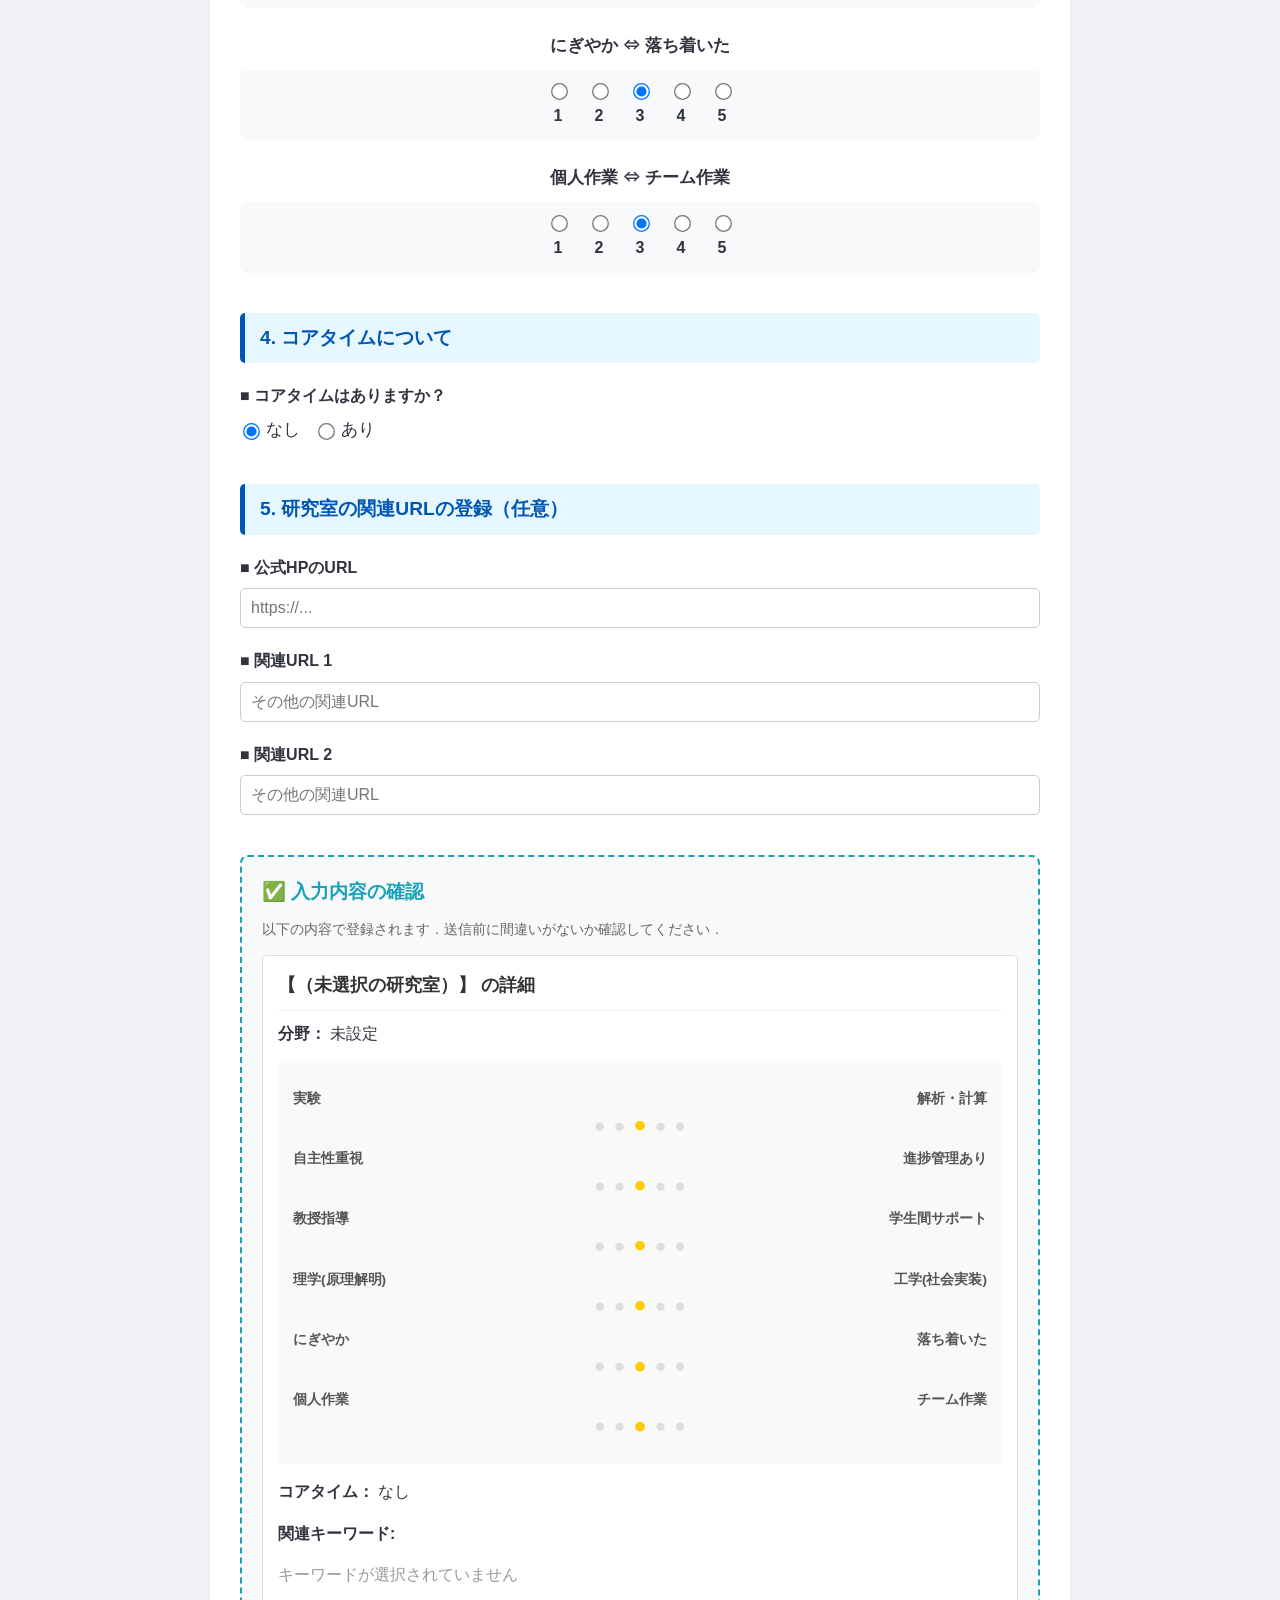
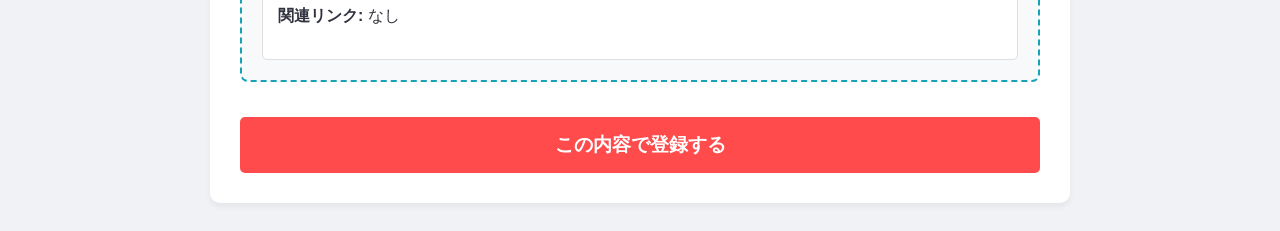
==== commit 68eca6fd: "Add files via upload" ====
--- a/b4_form.html
+++ b/b4_form.html
@@ -197,7 +197,7 @@
         const categorized_keywords = {
             "流体力学": {
                 "主要": ["流体力学"],
-                "専門・詳細": ["層流", "流れの遷移", "乱流", "低レイノルズ数", "高レイノルズ数流れ", "亜音速", "境界層", "粘弾性流体", "気液混相流", "複雑な流れ現象", "マイクロ流路", "スロッシング"]
+                "専門・詳細": ["層流", "流れの遷移", "乱流", "低レイノルズ数", "高レイノルズ数流れ", "亜音速", "境界層", "粘弾性流体", "気液混相流", "複雑な流れ現象", "マイクロ流路", "スロッシング", "衝撃波"]
             },
             "熱力学": {
                 "主要": ["伝熱", "熱流体", "エネルギー効率化"],
@@ -205,11 +205,11 @@
             },
             "航空工学・飛行システム": {
                 "主要": ["航空機", "翼の最適化設計", "羽ばたき飛行", "空気力学"],
-                "専門・詳細": ["航空機設計", "航空機翼", "離陸飛行実験", "パラフォイル", "風洞", "極超音速", "衝撃波"]
+                "専門・詳細": ["航空機設計", "航空機翼", "風洞実験", "離陸飛行実験", "パラフォイル", "風洞", "極超音速"]
             },
             "宇宙工学・推進エンジン": {
-                "主要": ["宇宙環境", "エンジン", "ロケット"],
-                "専門・詳細": ["ターボジェットエンジン", "極超音速エンジン", "複合サイクルエンジン", "エンジン設計", "エンジン制御", "衛星", "流路切替機構設計", "スペースプレーン", "火星飛行探索機", "火星利用", "生命維持", "水電解", "航空宇宙用複合材料", "JAXA", "再突入ロケットのタンク", "サイジング"]
+                "主要": ["宇宙環境", "エンジン", "ロケット", "衛星"],
+                "専門・詳細": ["ターボジェットエンジン", "極超音速エンジン", "複合サイクルエンジン", "エンジン設計", "エンジン制御", "流路切替機構設計", "スペースプレーン", "火星飛行探索機", "火星利用", "生命維持", "水電解", "航空宇宙用複合材料", "JAXA", "再突入ロケットのタンク", "サイジング"]
             },
             "材料": {
                 "主要": ["航空宇宙材料", "複合材料", "CFRP", "炭素繊維・連続繊維", "加工学", "微細加工"],
@@ -563,27 +563,25 @@
 
             fetch(GAS_URL, {
                 method: 'POST',
+                mode: 'no-cors',
+                headers: {
+                    'Content-Type': 'text/plain'
+                },
                 body: JSON.stringify(data)
             })
-            .then(response => response.json())
-            .then(result => {
-                if(result.status === "success") {
-                    alert(`「${labName}」のデータを登録しました！`);
-                    document.getElementById('labForm').reset();
-                    
-                    // 追加されたカスタムキーワードの行をリセット
-                    customKwArea.innerHTML = "";
-                    addCustomRow();
-                    
-                    toggleCoreTime();
-                    updatePreview(); // 送信成功後にプレビューもリセット
-                    window.scrollTo({ top: 0, behavior: 'smooth' });
-                } else {
-                    alert("エラーが発生しました: " + result.message);
-                }
+            .then(() => {
+                alert(`「${labName}」のデータを登録しました！`);
+                document.getElementById('labForm').reset();
+                
+                customKwArea.innerHTML = "";
+                addCustomRow();
+                
+                toggleCoreTime();
+                updatePreview();
+                window.scrollTo({ top: 0, behavior: 'smooth' });
             })
             .catch(error => {
-                alert("通信エラーが発生しました．URLが正しいか確認してください．");
+                alert("通信エラーが発生しました（ただし登録自体は完了している可能性があります）");
             })
             .finally(() => {
                 btn.innerText = "この内容で登録する";
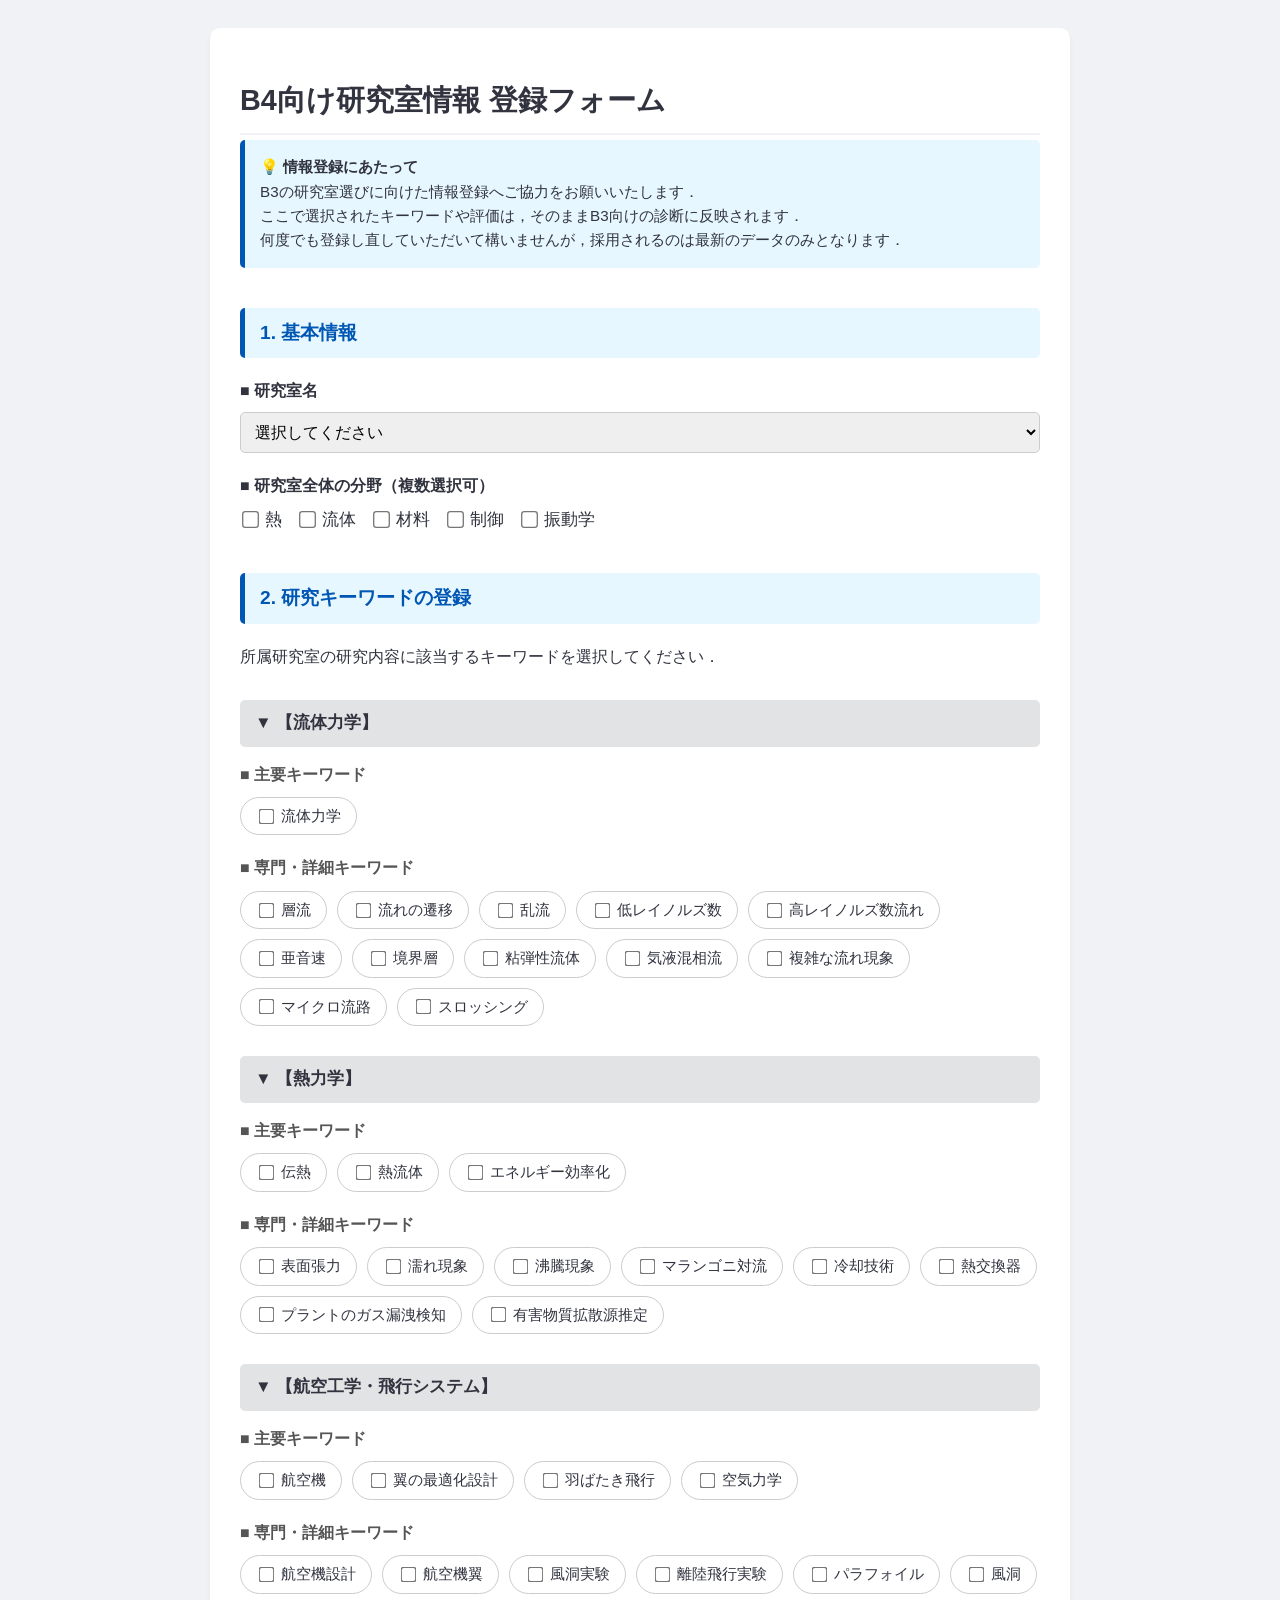
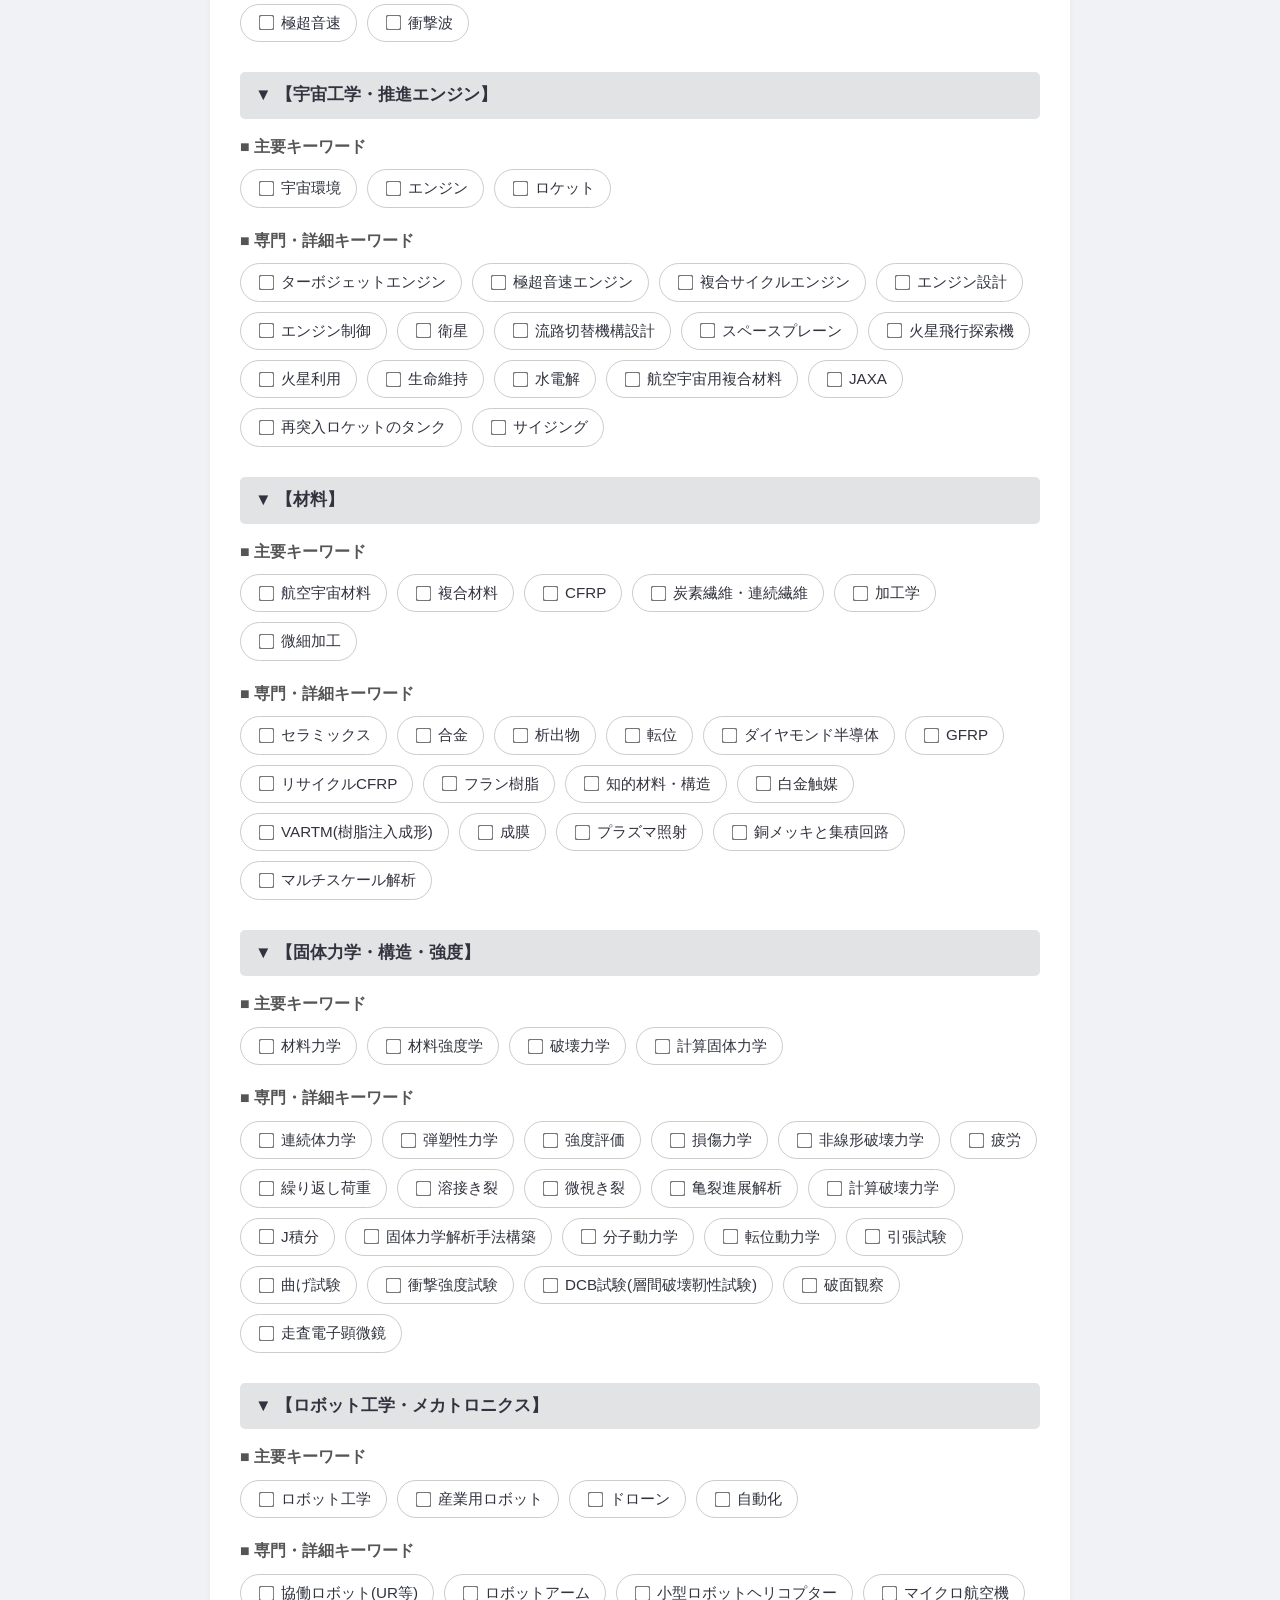
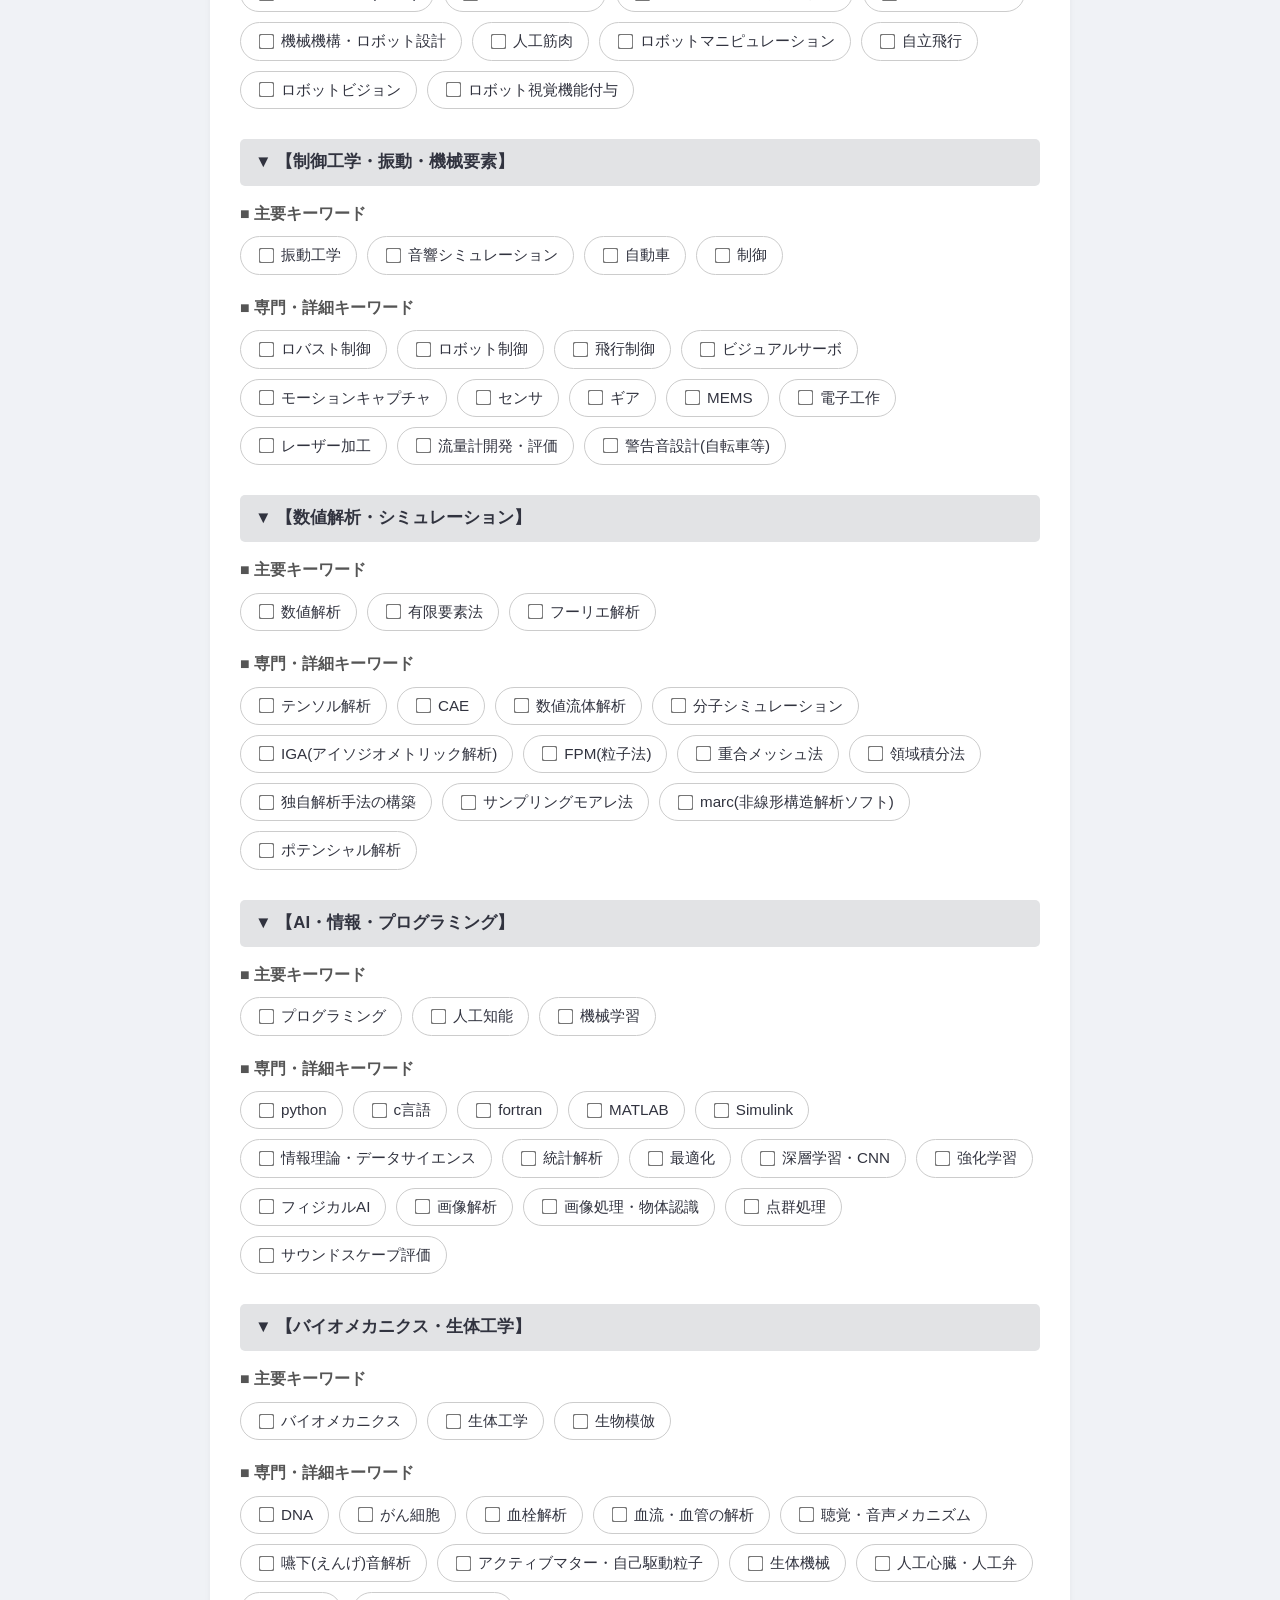
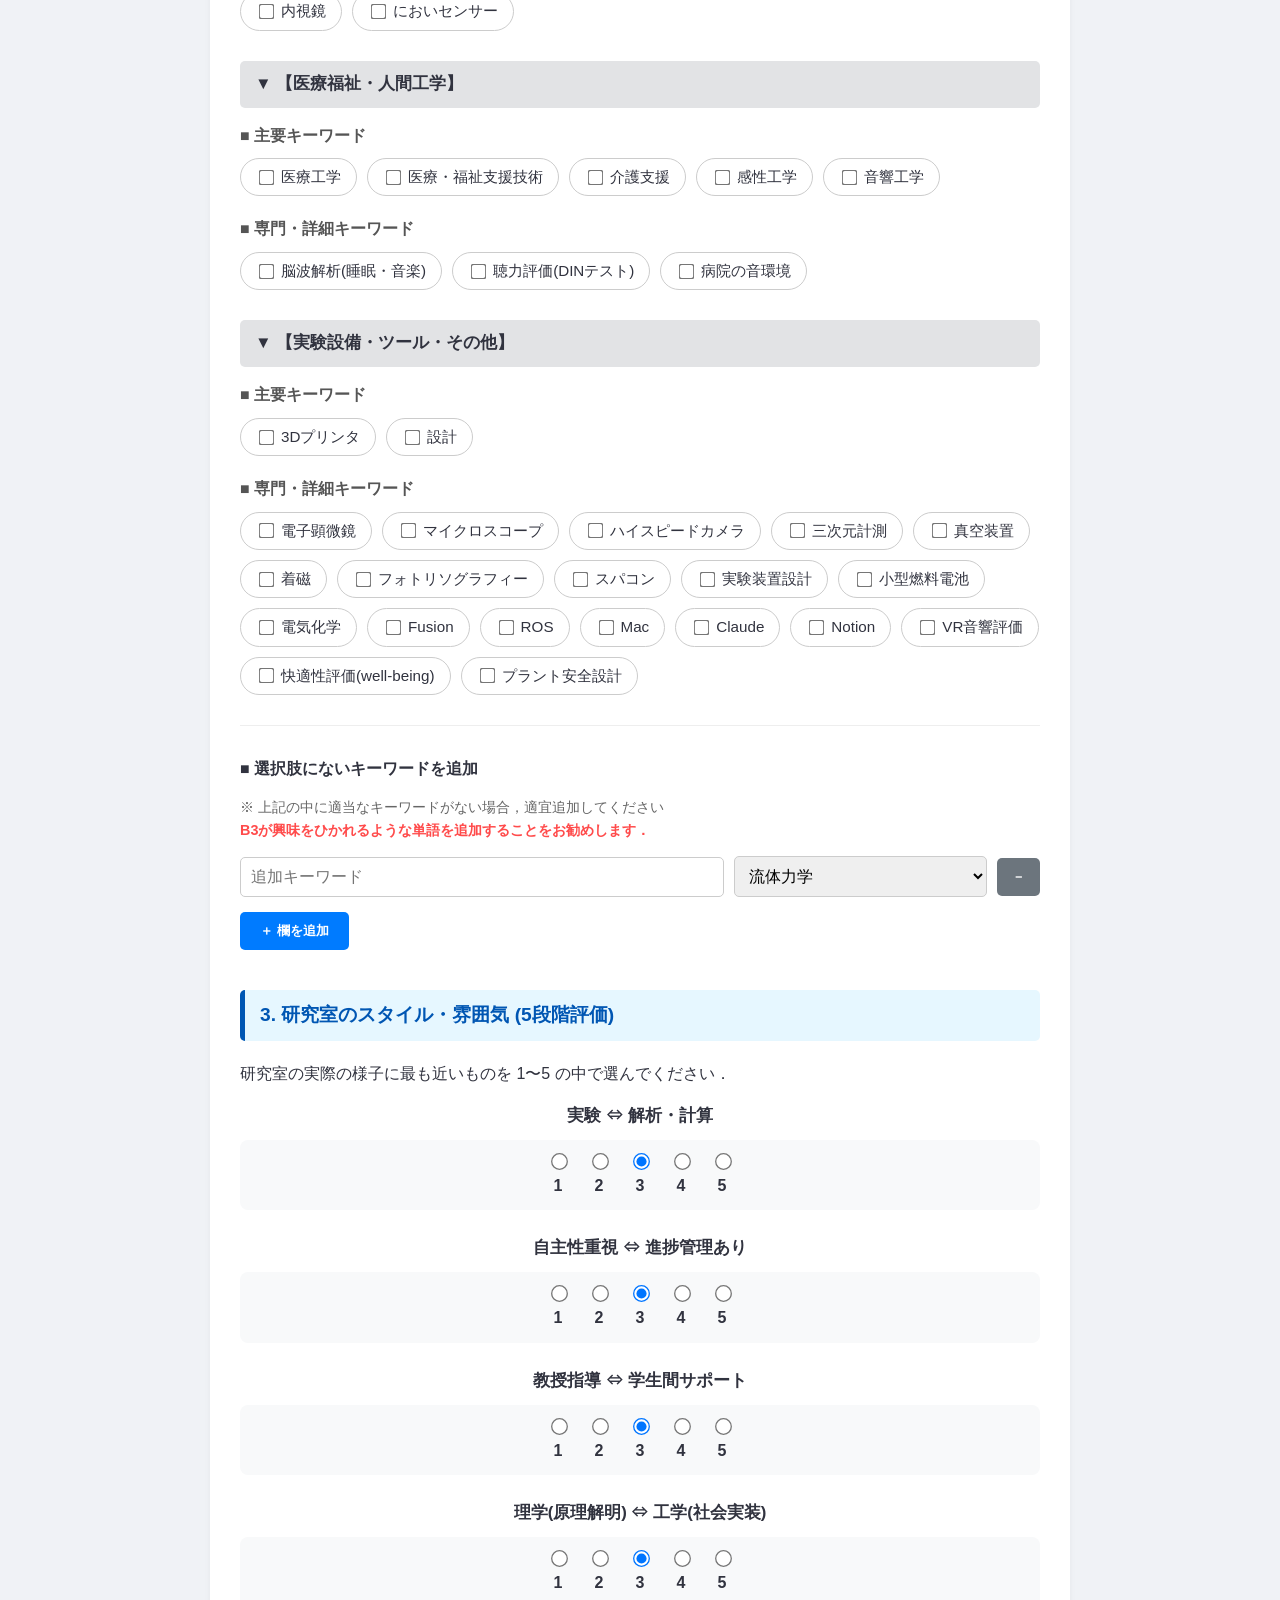
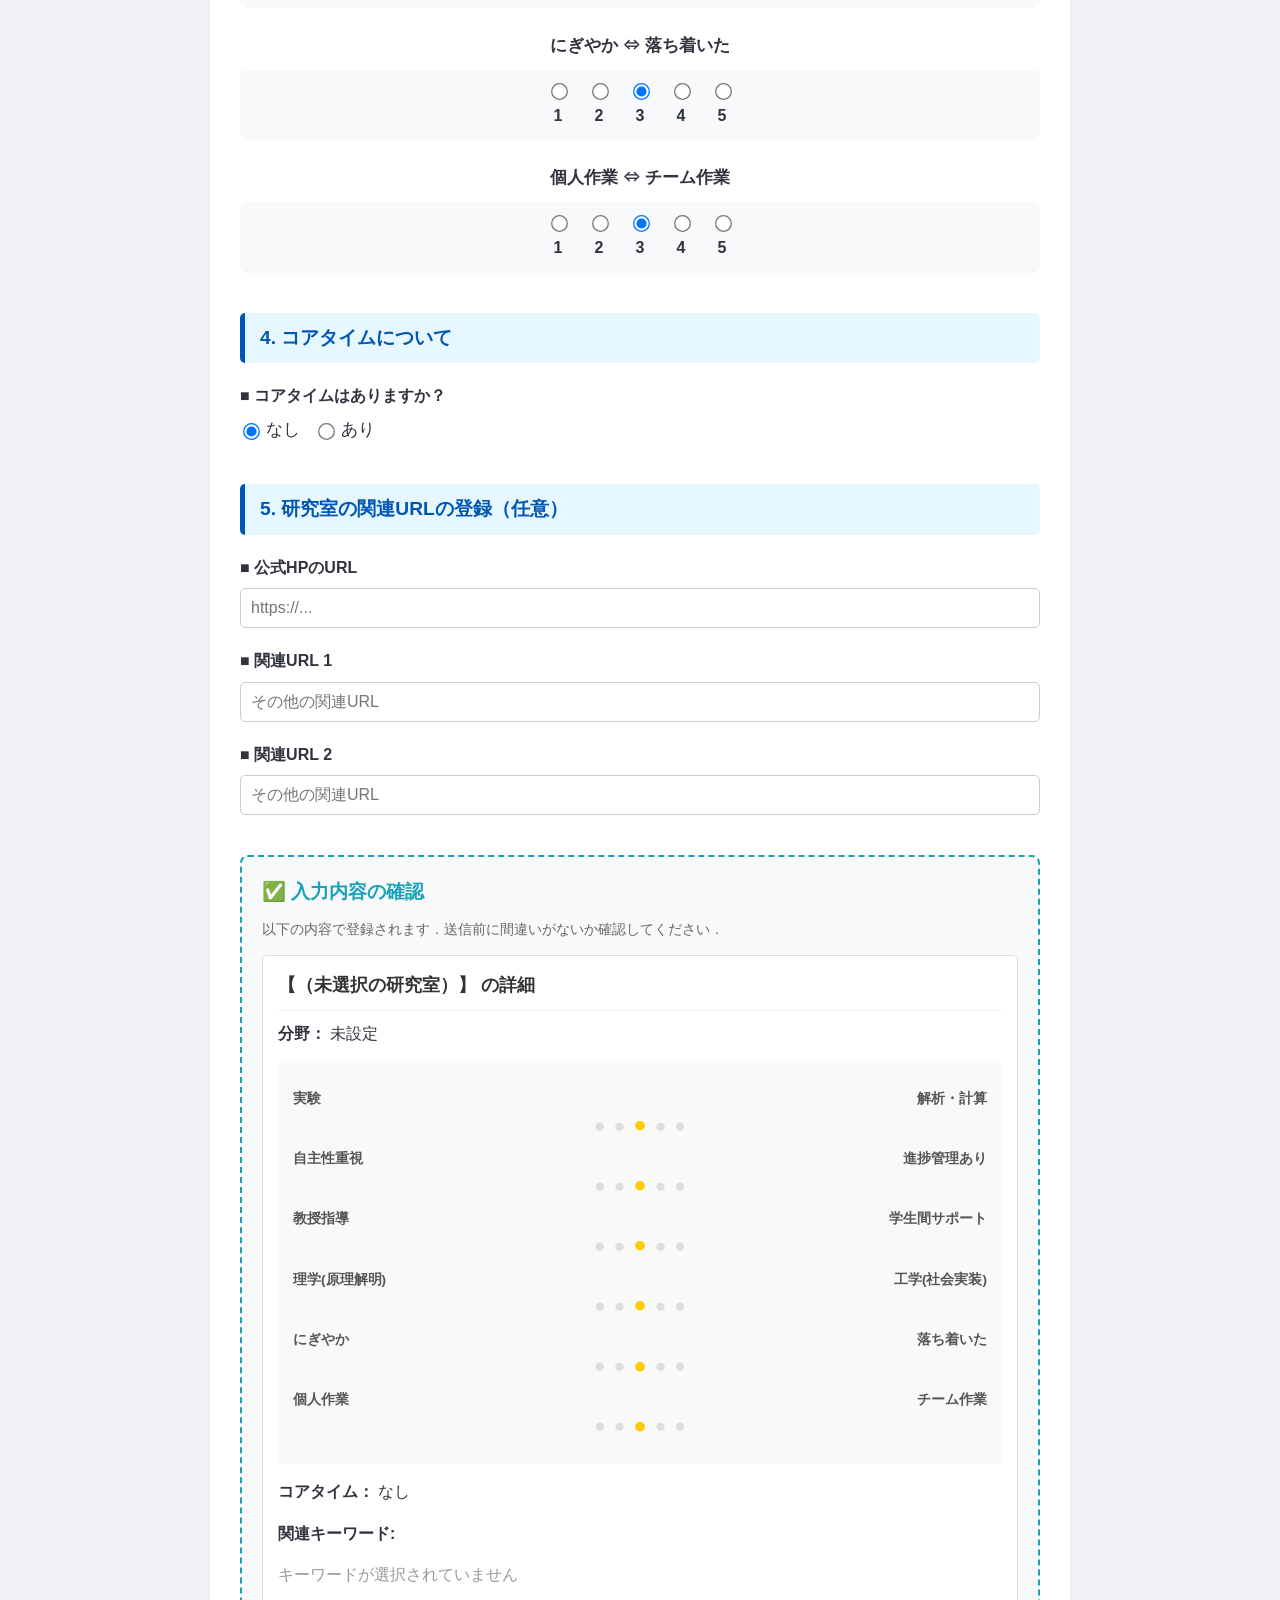
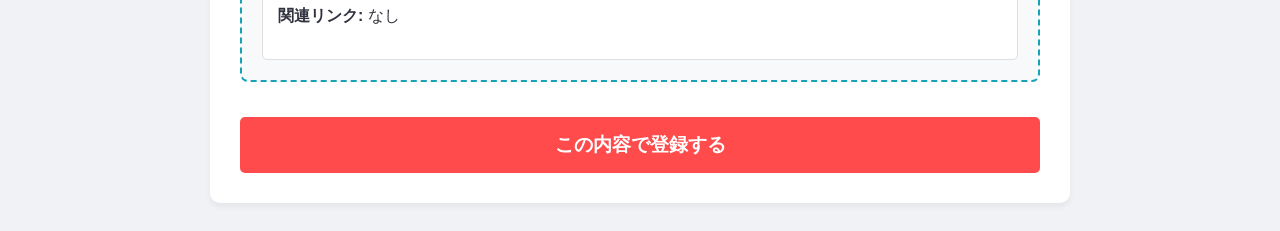
==== commit d93b424a: "Add files via upload" ====
--- a/b4_form.html
+++ b/b4_form.html
@@ -197,7 +197,7 @@
         const categorized_keywords = {
             "流体力学": {
                 "主要": ["流体力学"],
-                "専門・詳細": ["層流", "流れの遷移", "乱流", "低レイノルズ数", "高レイノルズ数流れ", "亜音速", "境界層", "粘弾性流体", "気液混相流", "複雑な流れ現象", "マイクロ流路", "スロッシング", "衝撃波"]
+                "専門・詳細": ["層流", "流れの遷移", "乱流", "低レイノルズ数", "高レイノルズ数流れ", "亜音速", "境界層", "粘弾性流体", "気液混相流", "複雑な流れ現象", "マイクロ流路", "スロッシング"]
             },
             "熱力学": {
                 "主要": ["伝熱", "熱流体", "エネルギー効率化"],
@@ -205,11 +205,11 @@
             },
             "航空工学・飛行システム": {
                 "主要": ["航空機", "翼の最適化設計", "羽ばたき飛行", "空気力学"],
-                "専門・詳細": ["航空機設計", "航空機翼", "風洞実験", "離陸飛行実験", "パラフォイル", "風洞", "極超音速"]
+                "専門・詳細": ["航空機設計", "航空機翼", "風洞実験", "離陸飛行実験", "パラフォイル", "風洞", "極超音速", "衝撃波"]
             },
             "宇宙工学・推進エンジン": {
-                "主要": ["宇宙環境", "エンジン", "ロケット", "衛星"],
-                "専門・詳細": ["ターボジェットエンジン", "極超音速エンジン", "複合サイクルエンジン", "エンジン設計", "エンジン制御", "流路切替機構設計", "スペースプレーン", "火星飛行探索機", "火星利用", "生命維持", "水電解", "航空宇宙用複合材料", "JAXA", "再突入ロケットのタンク", "サイジング"]
+                "主要": ["宇宙環境", "エンジン", "ロケット"],
+                "専門・詳細": ["ターボジェットエンジン", "極超音速エンジン", "複合サイクルエンジン", "エンジン設計", "エンジン制御", "衛星", "流路切替機構設計", "スペースプレーン", "火星飛行探索機", "火星利用", "生命維持", "水電解", "航空宇宙用複合材料", "JAXA", "再突入ロケットのタンク", "サイジング"]
             },
             "材料": {
                 "主要": ["航空宇宙材料", "複合材料", "CFRP", "炭素繊維・連続繊維", "加工学", "微細加工"],
@@ -561,6 +561,7 @@
             btn.innerText = "送信中...";
             btn.disabled = true;
 
+            // データの送信（裏側で実行）
             fetch(GAS_URL, {
                 method: 'POST',
                 mode: 'no-cors',
@@ -568,9 +569,11 @@
                     'Content-Type': 'text/plain'
                 },
                 body: JSON.stringify(data)
-            })
-            .then(() => {
-                alert(`「${labName}」のデータを登録しました！`);
+            }).catch(e => console.log(e)); // エラーが出ても無視する
+
+            // サーバーからの返事を待たずに、すぐに完了処理を行う（体感速度を上げるため）
+            setTimeout(() => {
+                alert(`「${labName}」のデータを登録しました！\n（※スプレッドシートへの反映には数秒かかります）`);
                 document.getElementById('labForm').reset();
                 
                 customKwArea.innerHTML = "";
@@ -579,14 +582,10 @@
                 toggleCoreTime();
                 updatePreview();
                 window.scrollTo({ top: 0, behavior: 'smooth' });
-            })
-            .catch(error => {
-                alert("通信エラーが発生しました（ただし登録自体は完了している可能性があります）");
-            })
-            .finally(() => {
+                
                 btn.innerText = "この内容で登録する";
                 btn.disabled = false;
-            });
+            }, 500); // 0.5秒だけ「送信中...」を見せてから完了させる
         });
     </script>
 </body>
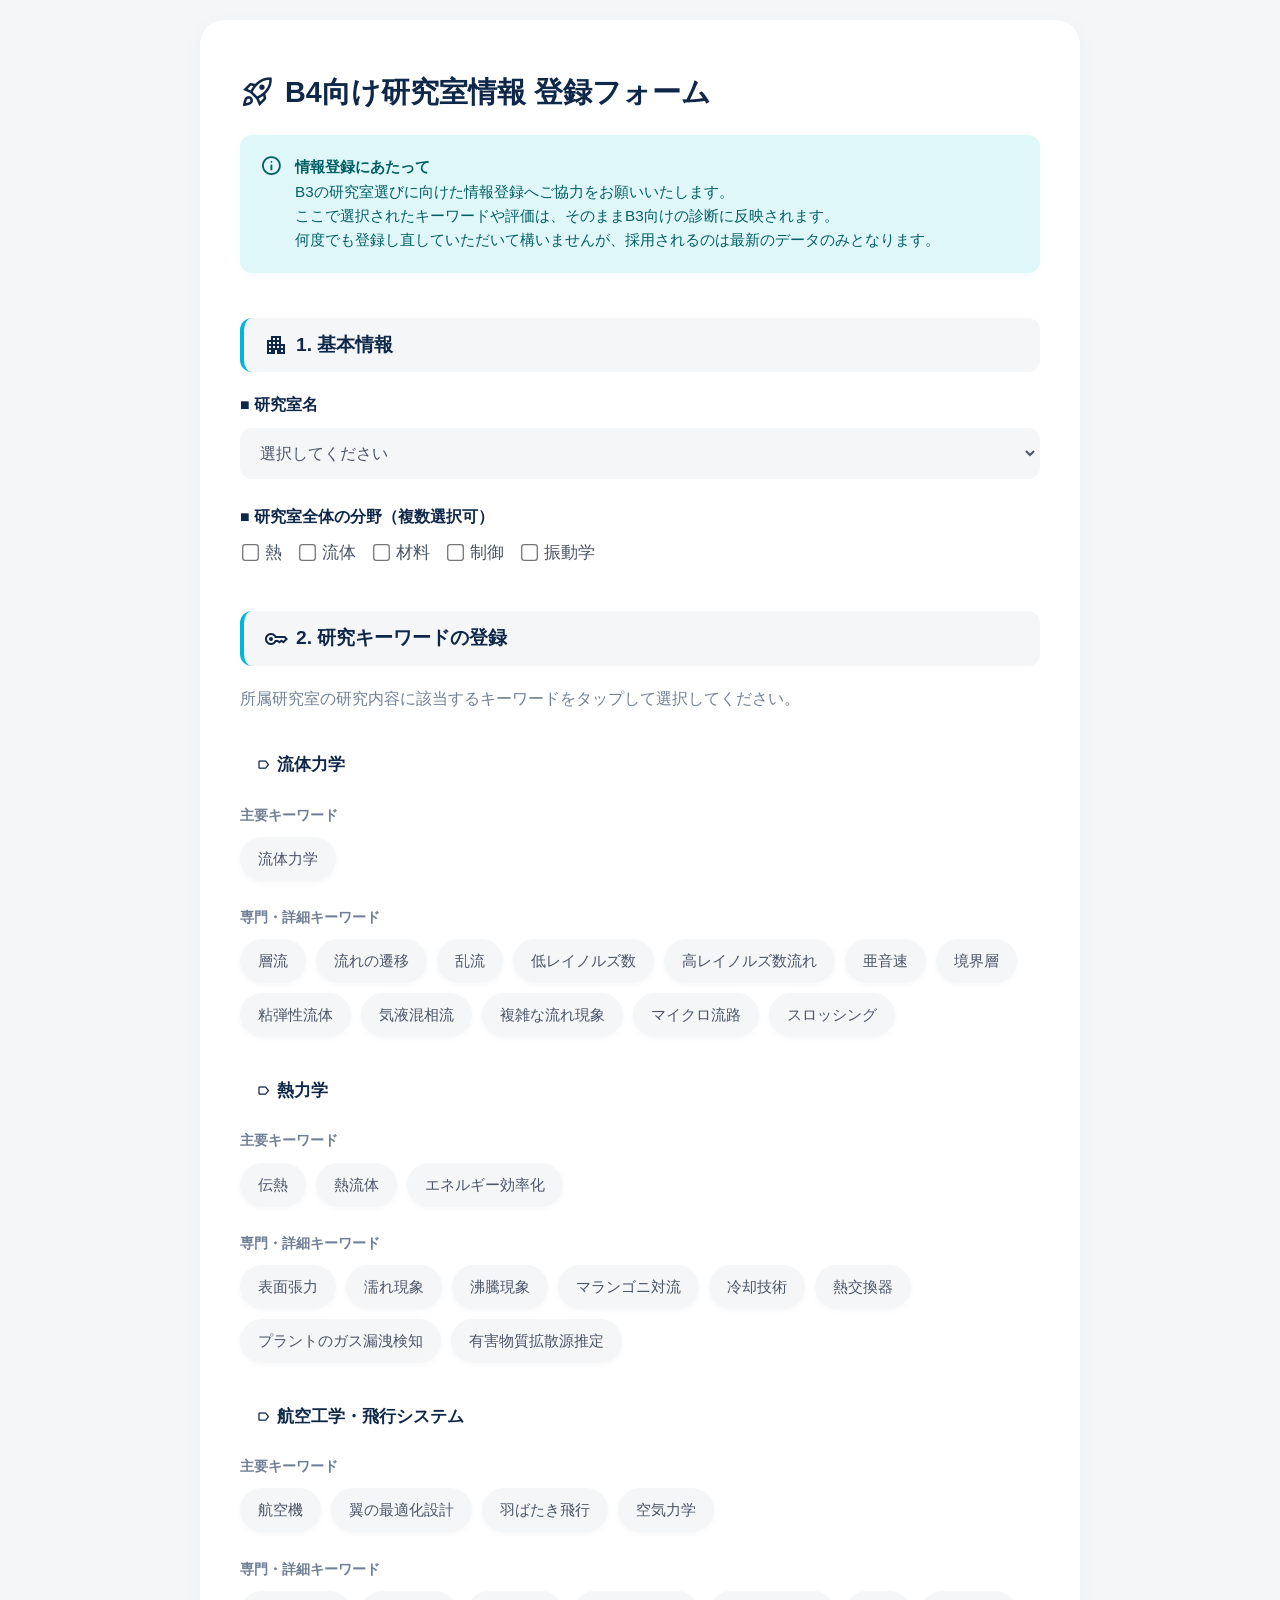
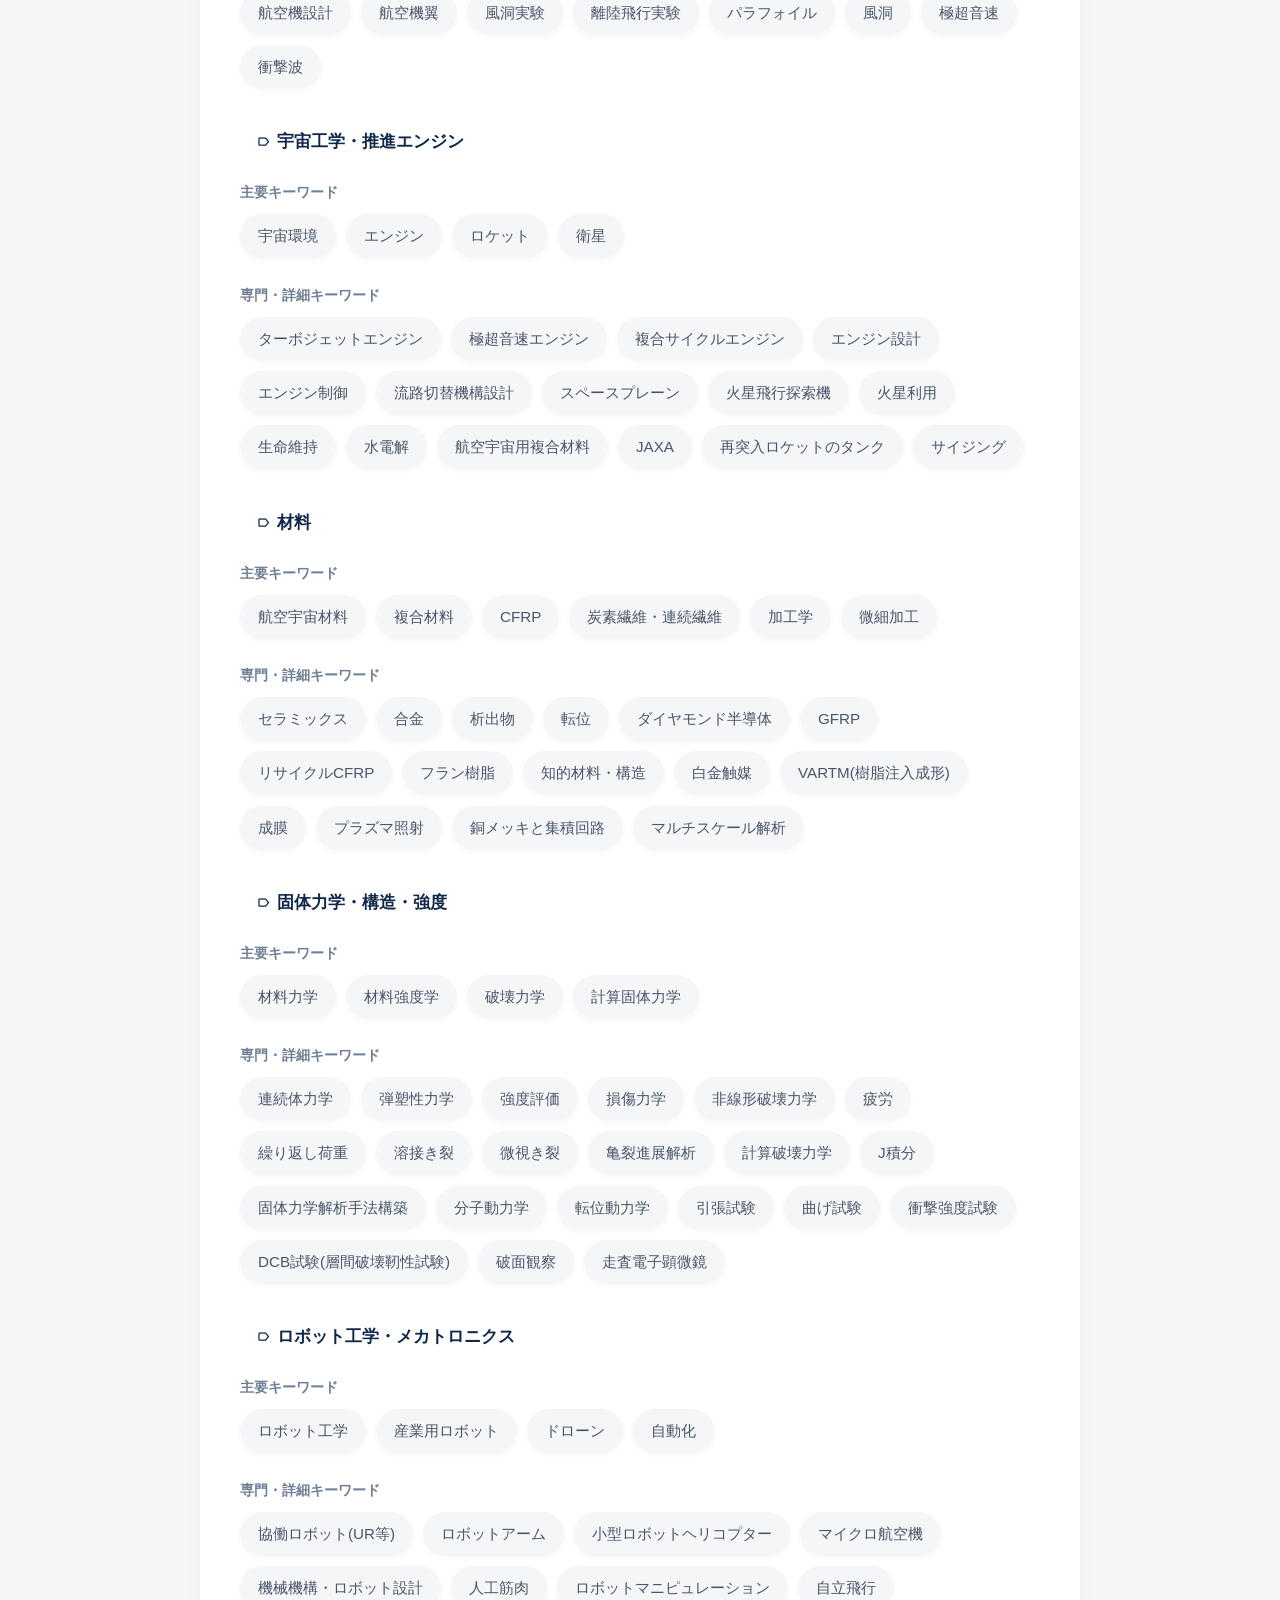
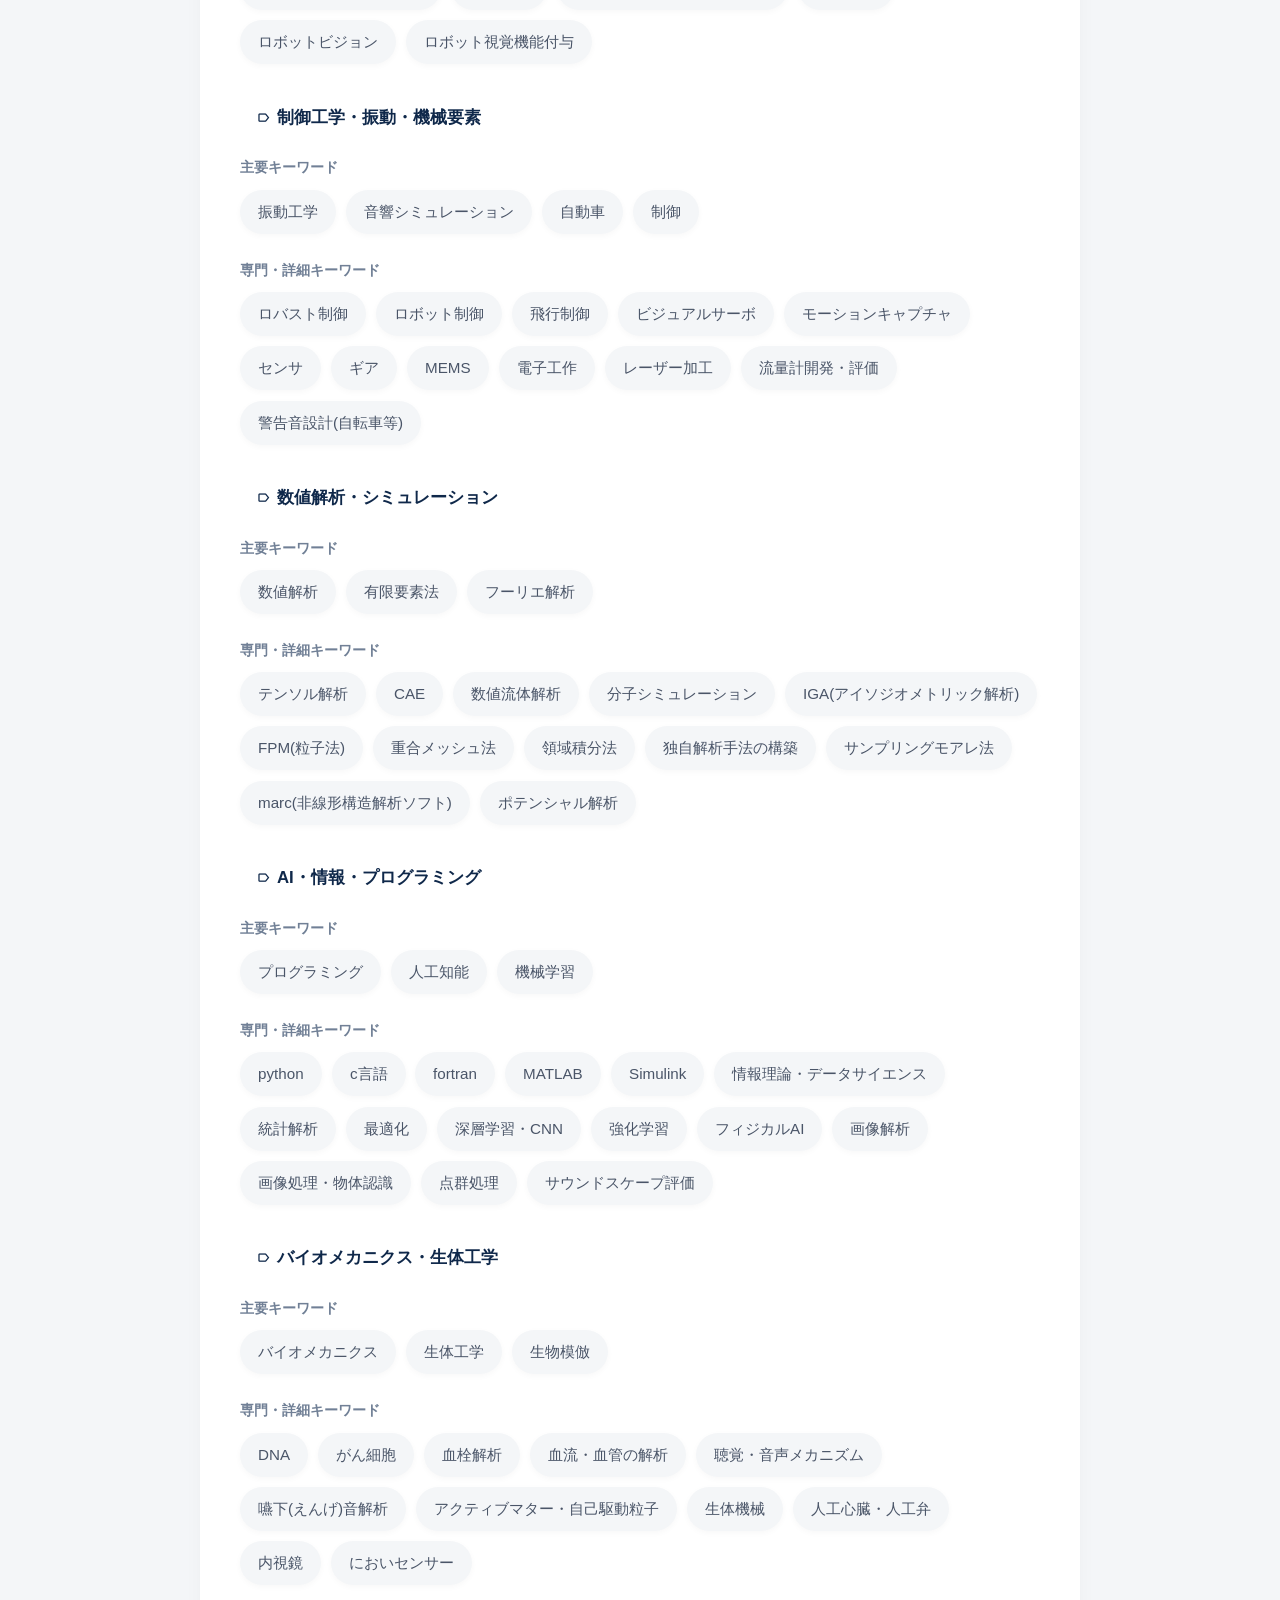
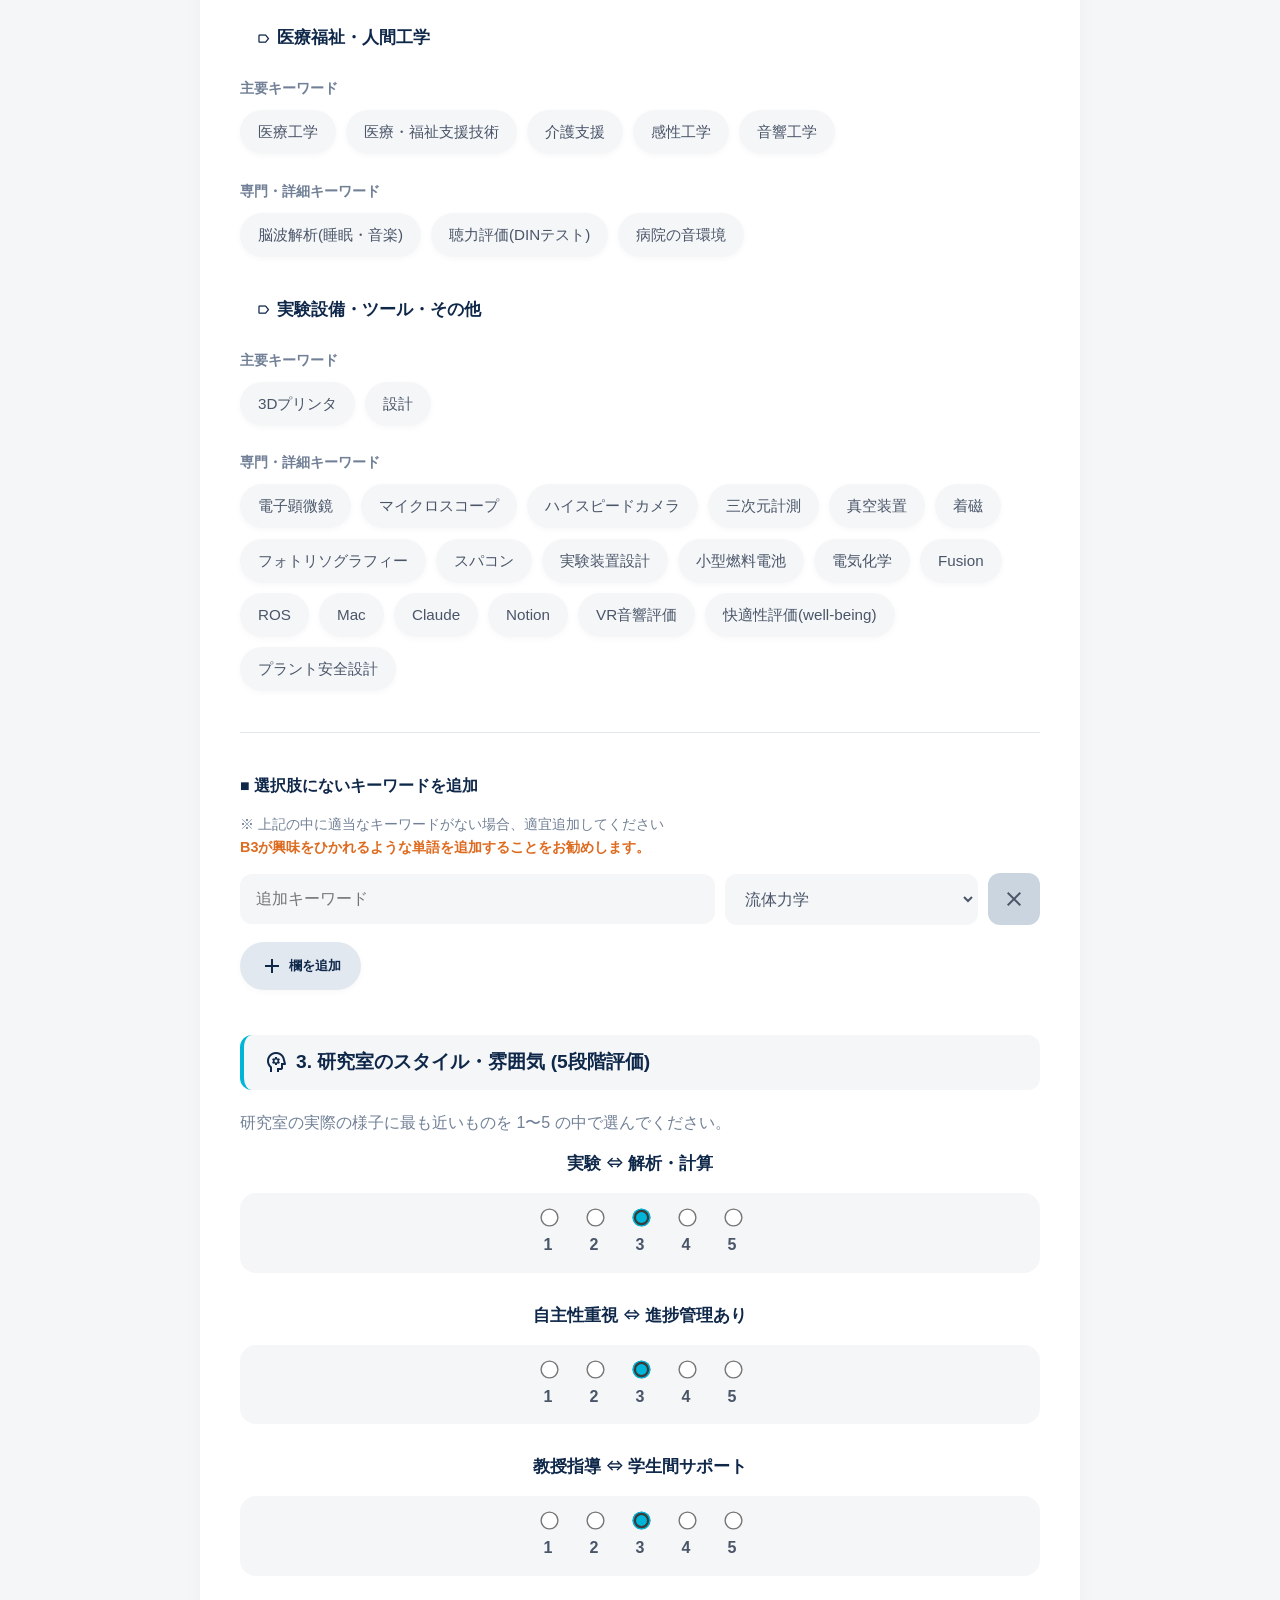
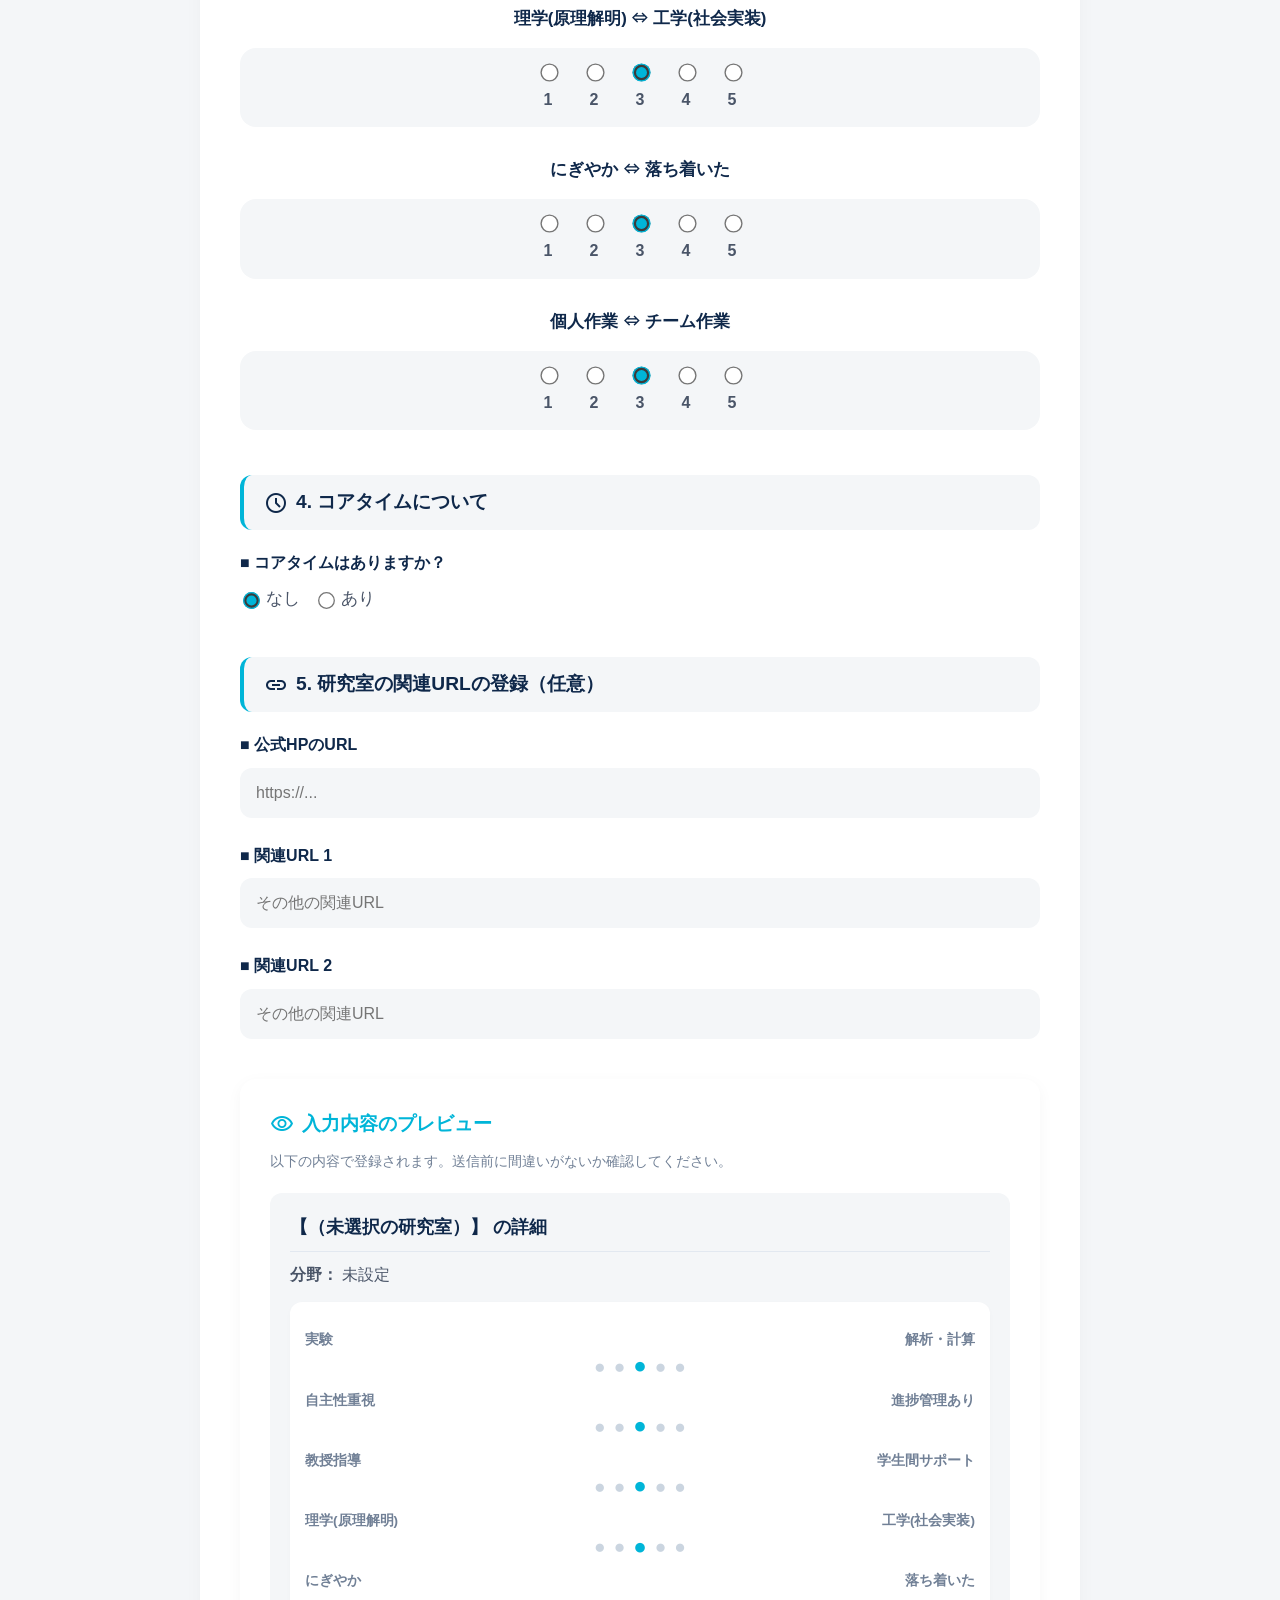
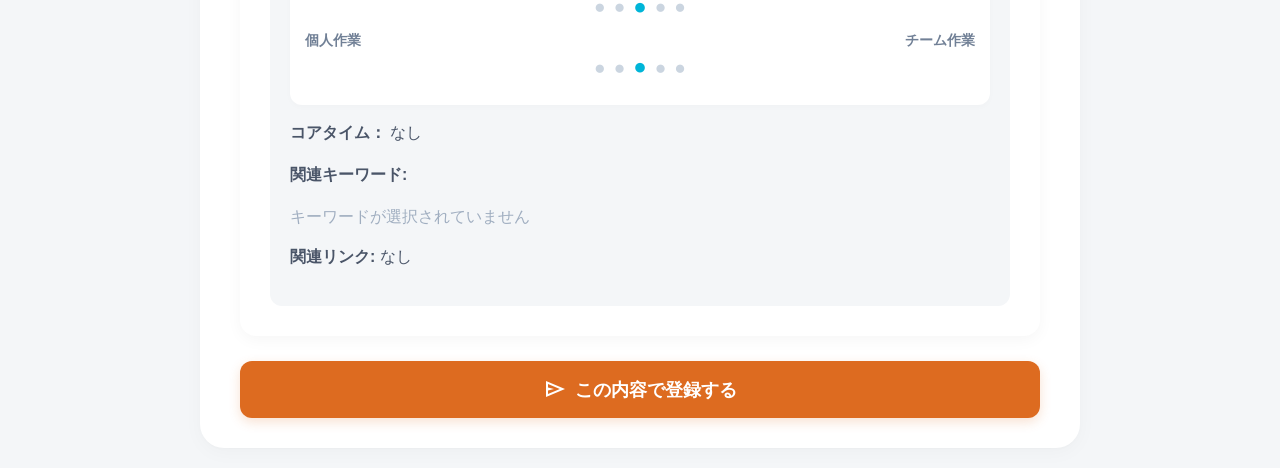
==== commit a29779c8: "Add files via upload" ====
--- a/b4_form.html
+++ b/b4_form.html
@@ -4,81 +4,264 @@
     <meta charset="UTF-8">
     <meta name="viewport" content="width=device-width, initial-scale=1.0">
     <title>【B4向け】研究室情報登録フォーム</title>
+    <!-- Material Symbols (Google Icons) の読み込み -->
+    <link href="https://fonts.googleapis.com/css2?family=Material+Symbols+Outlined:opsz,wght,FILL,GRAD@24,400,0,0" rel="stylesheet" />
     <style>
-        body { font-family: 'Helvetica Neue', Arial, sans-serif; background-color: #f0f2f6; color: #31333F; padding: 20px; line-height: 1.6; }
-        .container { max-width: 800px; margin: 0 auto; background: #ffffff; padding: 30px; border-radius: 10px; box-shadow: 0 4px 6px rgba(0,0,0,0.05); }
-        h1 { font-size: 1.8em; margin-bottom: 5px; border-bottom: 2px solid #f0f2f6; padding-bottom: 10px; }
-        .info-box { background-color: #e6f7ff; padding: 15px; border-radius: 5px; border-left: 5px solid #0056b3; margin-bottom: 25px; font-size: 0.95em; }
-        .section-header { background-color: #e6f7ff; padding: 10px 15px; border-radius: 5px; border-left: 5px solid #0056b3; font-weight: bold; color: #0056b3; margin-top: 40px; margin-bottom: 20px; font-size: 1.2em; }
-        .form-group { margin-bottom: 20px; }
-        label.block-label { display: block; font-weight: bold; margin-bottom: 8px; }
-        select, input[type="text"], input[type="time"] { width: 100%; padding: 10px; border: 1px solid #ccc; border-radius: 5px; font-size: 1em; box-sizing: border-box; }
+        /* =========================================
+           ベース設定（バウンス排除とモダンな質感）
+           ========================================= */
+        body { 
+            font-family: 'Helvetica Neue', Arial, sans-serif; 
+            background-color: #f4f6f8; /* クールグレー */
+            color: #4a5568; /* チタン・グレー */
+            padding: 20px; 
+            line-height: 1.6;
+            margin: 0;
+            overscroll-behavior-y: none; /* バウンスの排除 */
+            -webkit-font-smoothing: antialiased;
+            -webkit-tap-highlight-color: transparent;
+        }
+
+        .container { 
+            max-width: 800px; 
+            margin: 0 auto; 
+            background: #ffffff; /* 純白 */
+            padding: 30px 40px; 
+            border-radius: 24px; 
+            box-shadow: 0 4px 20px rgba(0, 0, 0, 0.03), 0 1px 3px rgba(0, 0, 0, 0.02); 
+            border: none;
+        }
+
+        h1 { 
+            font-size: 1.8em; 
+            margin-bottom: 20px; 
+            color: #0f284a; /* ディープ・ネイビーブルー */
+            display: flex;
+            align-items: center;
+            gap: 10px;
+        }
+
+        /* 案内ボックス */
+        .info-box { 
+            background-color: #e0f7fa; /* 極薄いシアン */
+            color: #006064;
+            padding: 20px; 
+            border-radius: 12px; 
+            margin-bottom: 30px; 
+            font-size: 0.95em;
+            display: flex;
+            gap: 12px;
+            box-shadow: 0 2px 8px rgba(0, 181, 216, 0.05);
+        }
+
+        /* セクションヘッダー */
+        .section-header { 
+            background-color: #f4f6f8; 
+            padding: 12px 20px; 
+            border-radius: 12px; 
+            border-left: 4px solid #00b5d8; /* シアンのアクセント */
+            font-weight: bold; 
+            color: #0f284a; 
+            margin-top: 45px; 
+            margin-bottom: 20px; 
+            font-size: 1.2em; 
+            display: flex;
+            align-items: center;
+            gap: 8px;
+        }
+
+        .form-group { margin-bottom: 25px; }
+        label.block-label { 
+            display: flex; 
+            align-items: center;
+            gap: 6px;
+            font-weight: bold; 
+            margin-bottom: 10px; 
+            color: #0f284a;
+        }
+
+        /* 入力フォームのフラット化 */
+        select, input[type="text"], input[type="time"] { 
+            width: 100%; 
+            padding: 14px; 
+            background-color: #f4f6f8;
+            border: 2px solid transparent; 
+            border-radius: 12px; 
+            font-size: 1em; 
+            color: #4a5568;
+            box-sizing: border-box;
+            transition: all 0.2s ease;
+            outline: none;
+        }
+        select:focus, input[type="text"]:focus, input[type="time"]:focus {
+            border-color: #00b5d8;
+            background-color: #ffffff;
+            box-shadow: 0 0 0 4px rgba(0, 181, 216, 0.1);
+        }
         
         /* 複数選択チェックボックス群（基本情報用） */
         .checkbox-group { display: flex; flex-wrap: wrap; gap: 15px; margin-bottom: 10px; }
-        .checkbox-label { display: flex; align-items: center; cursor: pointer; font-size: 1.05em; }
-        .checkbox-label input { transform: scale(1.3); margin-right: 8px; }
-        
-        /* キーワードのピル型デザイン */
-        .category-header { background-color: #e2e3e5; padding: 10px 15px; border-radius: 5px; font-weight: bold; margin-top: 30px; margin-bottom: 15px; font-size: 1.05em; }
-        .sub-header { font-weight: bold; color: #555; margin-bottom: 10px; }
-        .pill-grid { display: flex; flex-wrap: wrap; gap: 10px; margin-bottom: 20px; }
-        .pill-label { display: flex; align-items: center; border: 1px solid #ccc; padding: 6px 15px; border-radius: 20px; cursor: pointer; background: #fff; font-size: 0.95em; transition: background-color 0.2s; }
-        .pill-label:hover { background-color: #f8f9fa; }
-        .pill-label input { margin-right: 8px; transform: scale(1.2); }
+        .checkbox-label { display: flex; align-items: center; cursor: pointer; font-size: 1.05em; transition: opacity 0.2s; }
+        .checkbox-label:active { opacity: 0.7; }
+        .checkbox-label input { transform: scale(1.3); margin-right: 8px; accent-color: #00b5d8; }
+        
+        /* キーワードのピル型デザイン（ネイティブ風） */
+        .category-header { 
+            padding: 10px 15px; 
+            border-radius: 8px; 
+            font-weight: bold; 
+            margin-top: 30px; 
+            margin-bottom: 15px; 
+            font-size: 1.05em; 
+            color: #0f284a;
+            display: flex;
+            align-items: center;
+            gap: 5px;
+        }
+        .sub-header { font-weight: bold; color: #718096; margin-bottom: 10px; font-size: 0.9em; }
+        .pill-grid { display: flex; flex-wrap: wrap; gap: 10px; margin-bottom: 25px; }
+        
+        /* 枠線排除とシャドウ活用 */
+        .pill-label { 
+            position: relative;
+            overflow: hidden;
+            display: inline-flex; 
+            align-items: center; 
+            background: #f4f6f8; 
+            padding: 10px 18px; 
+            border-radius: 30px; 
+            cursor: pointer; 
+            font-size: 0.95em; 
+            color: #4a5568;
+            transition: transform 0.15s cubic-bezier(0.4, 0, 0.2, 1), box-shadow 0.15s ease, background-color 0.2s, color 0.2s; 
+            box-shadow: 0 2px 6px rgba(0,0,0,0.03);
+            will-change: transform;
+            user-select: none;
+        }
+        .pill-label input { display: none; /* デフォルトのチェックボックスを隠す */ }
+        
+        /* 選択時の状態（楽観的UIフィードバック） */
+        .pill-label:has(input:checked) {
+            background-color: #e0f7fa;
+            color: #00838f;
+            font-weight: bold;
+            box-shadow: 0 2px 8px rgba(0, 181, 216, 0.15);
+        }
+        .pill-label:active, button:active, .add-btn:active, .remove-btn:active { 
+            transform: scale(0.96); /* 沈み込み */
+        }
         
         /* 追加キーワード領域 */
-        .custom-kw-row { display: flex; gap: 10px; margin-bottom: 10px; align-items: center; }
+        .custom-kw-row { display: flex; gap: 10px; margin-bottom: 12px; align-items: center; }
         .custom-kw-row input { flex: 2; margin: 0; }
         .custom-kw-row select { flex: 1; margin: 0; }
-        .remove-btn { background: #6c757d; color: white; border: none; border-radius: 5px; cursor: pointer; padding: 10px 15px; font-weight: bold; }
-        .add-btn { background: #007bff; color: white; border: none; padding: 10px 20px; border-radius: 5px; cursor: pointer; font-weight: bold; margin-top: 5px; display: inline-block; }
+        .remove-btn { 
+            background: #cbd5e0; color: #4a5568; border: none; border-radius: 12px; 
+            cursor: pointer; padding: 14px; font-weight: bold; display: flex; align-items: center; justify-content: center;
+        }
+        .add-btn { 
+            background: #e2e8f0; color: #0f284a; border: none; padding: 12px 20px; 
+            border-radius: 30px; cursor: pointer; font-weight: bold; margin-top: 5px; 
+            display: inline-flex; align-items: center; gap: 5px; box-shadow: 0 2px 6px rgba(0,0,0,0.03);
+        }
         
         /* 5段階評価 */
-        .scale-q { margin-bottom: 25px; }
-        .scale-labels { text-align: center; font-weight: bold; font-size: 1.05em; margin-bottom: 10px; }
-        .scale-radios { display: flex; justify-content: center; gap: 20px; background: #f8f9fa; padding: 12px; border-radius: 8px; }
+        .scale-q { margin-bottom: 30px; }
+        .scale-labels { text-align: center; font-weight: bold; font-size: 1.05em; margin-bottom: 15px; color: #0f284a; }
+        .scale-radios { display: flex; justify-content: center; gap: 25px; background: #f4f6f8; padding: 15px; border-radius: 16px; }
         .scale-radios label { display: flex; flex-direction: column; align-items: center; cursor: pointer; font-weight: bold; }
-        .scale-radios input { transform: scale(1.3); margin-bottom: 5px; }
+        .scale-radios input { transform: scale(1.4); margin-bottom: 8px; accent-color: #00b5d8; }
 
         /* --- プレビューエリアのデザイン --- */
         .preview-section {
-            background-color: #f8f9fa;
-            border: 2px dashed #17a2b8;
-            padding: 20px;
-            border-radius: 8px;
+            background-color: #ffffff;
+            border: none;
+            padding: 30px;
+            border-radius: 16px;
             margin-bottom: 25px;
             margin-top: 40px;
+            box-shadow: 0 4px 16px rgba(0,0,0,0.04); /* ソフトシャドウ */
         }
         .preview-header {
             font-weight: bold;
-            color: #17a2b8;
+            color: #00b5d8;
             margin-bottom: 10px;
             font-size: 1.2em;
+            display: flex;
+            align-items: center;
+            gap: 8px;
         }
         
         /* エラーメッセージ領域 */
-        #errorMessage { color: #ff4b4b; background-color: #ffe6e6; border: 1px solid #ff4b4b; padding: 15px; border-radius: 5px; margin-bottom: 20px; display: none; line-height: 1.8; }
-        
-        button[type="submit"] { background-color: #ff4b4b; color: white; padding: 15px; border: none; border-radius: 5px; font-size: 1.2em; font-weight: bold; cursor: pointer; width: 100%; margin-top: 10px; transition: background 0.3s; }
-        button[type="submit"]:hover { background-color: #ff3333; }
-        button[type="submit"]:disabled { background-color: #ccc; cursor: not-allowed; }
-        
-        hr { border: none; border-top: 1px solid #eee; margin: 30px 0; }
+        #errorMessage { color: #c53030; background-color: #fff5f5; border: none; padding: 15px; border-radius: 12px; margin-bottom: 20px; display: none; line-height: 1.8; box-shadow: 0 2px 8px rgba(197, 48, 48, 0.1); }
+        
+        /* メインボタン（クリア・オレンジ） */
+        button[type="submit"] { 
+            position: relative;
+            overflow: hidden;
+            background-color: #dd6b20; 
+            color: white; 
+            padding: 16px; 
+            border: none; 
+            border-radius: 12px; 
+            font-size: 1.15em; 
+            font-weight: bold; 
+            cursor: pointer; 
+            width: 100%; 
+            margin-top: 20px; 
+            box-shadow: 0 4px 12px rgba(221, 107, 32, 0.2);
+            display: flex;
+            align-items: center;
+            justify-content: center;
+            gap: 8px;
+            transition: background-color 0.2s, transform 0.1s;
+        }
+        button[type="submit"]:hover { background-color: #c05616; }
+        button[type="submit"]:disabled { background-color: #cbd5e0; box-shadow: none; cursor: not-allowed; color: #a0aec0; }
+        
+        hr { border: none; border-top: 1px solid #e2e8f0; margin: 40px 0; }
+
+        /* リップルエフェクト用クラス */
+        .ripple {
+            position: absolute;
+            border-radius: 50%;
+            transform: scale(0);
+            animation: ripple-animation 0.6s linear;
+            background-color: rgba(255, 255, 255, 0.4);
+            pointer-events: none;
+        }
+        .pill-label .ripple, .add-btn .ripple, .remove-btn .ripple {
+            background-color: rgba(0, 0, 0, 0.05); /* 薄い色のボタン用 */
+        }
+        @keyframes ripple-animation {
+            to { transform: scale(4); opacity: 0; }
+        }
+        
+        /* スピナーアニメーション */
+        @keyframes spin {
+            0% { transform: rotate(0deg); }
+            100% { transform: rotate(360deg); }
+        }
+        .spin { animation: spin 1s linear infinite; }
     </style>
 </head>
 <body>
     <div class="container">
-        <h1>B4向け研究室情報 登録フォーム</h1>
+        <h1><span class="material-symbols-outlined" style="font-size: 1.2em; color: #0f284a;">rocket_launch</span> B4向け研究室情報 登録フォーム</h1>
         <div class="info-box">
-            💡 <b>情報登録にあたって</b><br>
-            B3の研究室選びに向けた情報登録へご協力をお願いいたします．<br>
-            ここで選択されたキーワードや評価は，そのままB3向けの診断に反映されます．<br>
-            何度でも登録し直していただいて構いませんが，採用されるのは最新のデータのみとなります．
+            <span class="material-symbols-outlined" style="font-size: 1.5em;">info</span>
+            <div>
+                <strong>情報登録にあたって</strong><br>
+                B3の研究室選びに向けた情報登録へご協力をお願いいたします。<br>
+                ここで選択されたキーワードや評価は、そのままB3向けの診断に反映されます。<br>
+                何度でも登録し直していただいて構いませんが、採用されるのは最新のデータのみとなります。
+            </div>
         </div>
 
         <form id="labForm">
-            <div class="section-header">1. 基本情報</div>
+            <div class="section-header">
+                <span class="material-symbols-outlined">apartment</span> 1. 基本情報
+            </div>
             <div class="form-group">
                 <label class="block-label">■ 研究室名</label>
                 <select id="labName">
@@ -109,24 +292,32 @@
                 </div>
             </div>
 
-            <div class="section-header">2. 研究キーワードの登録</div>
-            <p>所属研究室の研究内容に該当するキーワードを選択してください．</p>
+            <div class="section-header">
+                <span class="material-symbols-outlined">key</span> 2. 研究キーワードの登録
+            </div>
+            <p style="color: #718096; margin-bottom: 20px;">所属研究室の研究内容に該当するキーワードをタップして選択してください。</p>
             <div id="keywordsArea"></div>
 
             <hr>
             <label class="block-label">■ 選択肢にないキーワードを追加</label>
-            <p style="font-size: 0.9em; color: #666;">※ 上記の中に適当なキーワードがない場合，適宜追加してください<br>
-            <span style="color: #ff4b4b; font-weight: bold;">B3が興味をひかれるような単語を追加することをお勧めします．</span></p>
+            <p style="font-size: 0.9em; color: #718096;">※ 上記の中に適当なキーワードがない場合、適宜追加してください<br>
+            <span style="color: #dd6b20; font-weight: bold;">B3が興味をひかれるような単語を追加することをお勧めします。</span></p>
             <div id="customKwArea">
                 <!-- JSで動的に行を生成 -->
             </div>
-            <button type="button" class="add-btn" id="addKwBtn">＋ 欄を追加</button>
-
-            <div class="section-header">3. 研究室のスタイル・雰囲気 (5段階評価)</div>
-            <p>研究室の実際の様子に最も近いものを 1〜5 の中で選んでください．</p>
+            <button type="button" class="add-btn" id="addKwBtn">
+                <span class="material-symbols-outlined">add</span> 欄を追加
+            </button>
+
+            <div class="section-header">
+                <span class="material-symbols-outlined">psychology</span> 3. 研究室のスタイル・雰囲気 (5段階評価)
+            </div>
+            <p style="color: #718096;">研究室の実際の様子に最も近いものを 1〜5 の中で選んでください。</p>
             <div id="evalArea"></div>
 
-            <div class="section-header">4. コアタイムについて</div>
+            <div class="section-header">
+                <span class="material-symbols-outlined">schedule</span> 4. コアタイムについて
+            </div>
             <div class="form-group">
                 <label class="block-label">■ コアタイムはありますか？</label>
                 <div class="checkbox-group">
@@ -145,7 +336,9 @@
                 </div>
             </div>
 
-            <div class="section-header">5. 研究室の関連URLの登録（任意）</div>
+            <div class="section-header">
+                <span class="material-symbols-outlined">link</span> 5. 研究室の関連URLの登録（任意）
+            </div>
             <div class="form-group">
                 <label class="block-label">■ 公式HPのURL</label>
                 <input type="text" id="officialUrl" placeholder="https://...">
@@ -161,8 +354,10 @@
 
             <!-- プレビュー表示エリア -->
             <div class="preview-section">
-                <div class="preview-header">✅ 入力内容の確認</div>
-                <p style="font-size: 0.9em; color: #666; margin-top: 0;">以下の内容で登録されます．送信前に間違いがないか確認してください．</p>
+                <div class="preview-header">
+                    <span class="material-symbols-outlined">visibility</span> 入力内容のプレビュー
+                </div>
+                <p style="font-size: 0.9em; color: #718096; margin-top: 0; margin-bottom: 20px;">以下の内容で登録されます。送信前に間違いがないか確認してください。</p>
                 <div id="preview-container">
                     <!-- JSでプレビューが生成されます -->
                 </div>
@@ -171,11 +366,42 @@
             <!-- エラーメッセージを表示する領域 -->
             <div id="errorMessage"></div>
 
-            <button type="submit" id="submitBtn">この内容で登録する</button>
+            <button type="submit" id="submitBtn">
+                <span class="material-symbols-outlined">send</span> この内容で登録する
+            </button>
         </form>
     </div>
 
     <script>
+        // ==========================================
+        // ネイティブUI/UXの拡張（リップルエフェクト）
+        // ==========================================
+        document.addEventListener('mousedown', function(e) {
+            const target = e.target.closest('button, .pill-label, .add-btn, .remove-btn');
+            if (!target) return;
+
+            const circle = document.createElement('span');
+            const diameter = Math.max(target.clientWidth, target.clientHeight);
+            const radius = diameter / 2;
+
+            const rect = target.getBoundingClientRect();
+            const x = e.clientX - rect.left - radius;
+            const y = e.clientY - rect.top - radius;
+
+            circle.style.width = circle.style.height = `${diameter}px`;
+            circle.style.left = `${x}px`;
+            circle.style.top = `${y}px`;
+            circle.classList.add('ripple');
+
+            const existingRipple = target.querySelector('.ripple');
+            if (existingRipple) existingRipple.remove();
+
+            target.appendChild(circle);
+        });
+
+        // ==========================================
+        // 既存のフォーム処理ロジック
+        // ==========================================
         const GAS_URL = "https://script.google.com/macros/s/AKfycbxpc4VrxQXak5nvJWXWUL8M56YO5fZK5Zgy6DEIEdikhdjar4wqya5KijWdV1-KXiOtdA/exec";
         
         const ROMAJI_DICT = {
@@ -208,8 +434,8 @@
                 "専門・詳細": ["航空機設計", "航空機翼", "風洞実験", "離陸飛行実験", "パラフォイル", "風洞", "極超音速", "衝撃波"]
             },
             "宇宙工学・推進エンジン": {
-                "主要": ["宇宙環境", "エンジン", "ロケット"],
-                "専門・詳細": ["ターボジェットエンジン", "極超音速エンジン", "複合サイクルエンジン", "エンジン設計", "エンジン制御", "衛星", "流路切替機構設計", "スペースプレーン", "火星飛行探索機", "火星利用", "生命維持", "水電解", "航空宇宙用複合材料", "JAXA", "再突入ロケットのタンク", "サイジング"]
+                "主要": ["宇宙環境", "エンジン", "ロケット", "衛星"],
+                "専門・詳細": ["ターボジェットエンジン", "極超音速エンジン", "複合サイクルエンジン", "エンジン設計", "エンジン制御", "流路切替機構設計", "スペースプレーン", "火星飛行探索機", "火星利用", "生命維持", "水電解", "航空宇宙用複合材料", "JAXA", "再突入ロケットのタンク", "サイジング"]
             },
             "材料": {
                 "主要": ["航空宇宙材料", "複合材料", "CFRP", "炭素繊維・連続繊維", "加工学", "微細加工"],
@@ -262,10 +488,10 @@
         const kwArea = document.getElementById('keywordsArea');
         for (const [category, groups] of Object.entries(categorized_keywords)) {
             const catDiv = document.createElement('div');
-            catDiv.innerHTML = `<div class="category-header">▼ 【${category}】</div>`;
+            catDiv.innerHTML = `<div class="category-header"><span class="material-symbols-outlined" style="font-size: 1em;">label</span> ${category}</div>`;
             
             if (groups["主要"].length > 0) {
-                catDiv.innerHTML += `<div class="sub-header">■ 主要キーワード</div>`;
+                catDiv.innerHTML += `<div class="sub-header">主要キーワード</div>`;
                 const grid = document.createElement('div');
                 grid.className = 'pill-grid';
                 groups["主要"].forEach(kw => {
@@ -274,7 +500,7 @@
                 catDiv.appendChild(grid);
             }
             if (groups["専門・詳細"].length > 0) {
-                catDiv.innerHTML += `<div class="sub-header">■ 専門・詳細キーワード</div>`;
+                catDiv.innerHTML += `<div class="sub-header">専門・詳細キーワード</div>`;
                 const grid = document.createElement('div');
                 grid.className = 'pill-grid';
                 groups["専門・詳細"].forEach(kw => {
@@ -296,7 +522,7 @@
             row.innerHTML = `
                 <input type="text" class="custom-kw-input" placeholder="追加キーワード">
                 <select class="custom-cat-select">${catOptions}</select>
-                <button type="button" class="remove-btn">－</button>
+                <button type="button" class="remove-btn"><span class="material-symbols-outlined">close</span></button>
             `;
             row.querySelector('.remove-btn').addEventListener('click', function() {
                 this.parentElement.remove();
@@ -389,7 +615,7 @@
             previewContainer.appendChild(createPreviewCard(lab));
         }
 
-        // プレビューカードのHTML組み立て（B3向け画面と同じロジック）
+        // プレビューカードのHTML組み立て
         function createPreviewCard(lab) {
             const card = document.createElement('div');
             
@@ -404,16 +630,16 @@
             const sortedCats = CATEGORY_LIST.filter(cat => categorizedKws[cat]);
             const kwHtml = sortedCats.map(cat => `
                 <div style="margin-bottom: 10px;">
-                    <strong style="color: #444;">・${cat}</strong>
-                    ${categorizedKws[cat]["主要"].length > 0 ? `<div style="margin-left:15px; font-size:0.85em;"><em>[主要]</em> ${categorizedKws[cat]["主要"].join('， ')}</div>` : ''}
-                    ${categorizedKws[cat]["専門・詳細"].length > 0 ? `<div style="margin-left:15px; font-size:0.85em;"><em>[専門]</em> ${categorizedKws[cat]["専門・詳細"].join('， ')}</div>` : ''}
+                    <strong style="color: #4a5568;">・${cat}</strong>
+                    ${categorizedKws[cat]["主要"].length > 0 ? `<div style="margin-left:15px; font-size:0.85em; color: #718096;"><em>[主要]</em> ${categorizedKws[cat]["主要"].join('， ')}</div>` : ''}
+                    ${categorizedKws[cat]["専門・詳細"].length > 0 ? `<div style="margin-left:15px; font-size:0.85em; color: #718096;"><em>[専門]</em> ${categorizedKws[cat]["専門・詳細"].join('， ')}</div>` : ''}
                 </div>
             `).join('');
 
             const links = [
-                lab.公式HP ? `<a href="${lab.公式HP}" target="_blank">公式HP</a>` : null,
-                lab.関連URL1 ? `<a href="${lab.関連URL1}" target="_blank">関連URL1</a>` : null,
-                lab.関連URL2 ? `<a href="${lab.関連URL2}" target="_blank">関連URL2</a>` : null
+                lab.公式HP ? `<a href="${lab.公式HP}" target="_blank" style="color: #00b5d8; text-decoration: none;">公式HP</a>` : null,
+                lab.関連URL1 ? `<a href="${lab.関連URL1}" target="_blank" style="color: #00b5d8; text-decoration: none;">関連URL1</a>` : null,
+                lab.関連URL2 ? `<a href="${lab.関連URL2}" target="_blank" style="color: #00b5d8; text-decoration: none;">関連URL2</a>` : null
             ].filter(Boolean).join(' / ');
             
             let fieldDisplay = lab.分野.length > 0 ? lab.分野.join('，') : '未設定';
@@ -429,11 +655,11 @@
                 if (!val || val === "") return "";
                 let dots = "";
                 for (let i = 1; i <= 5; i++) {
-                    dots += (i == val) ? '<span style="color:#ffcc00; font-size:1.4em; line-height:1;">●</span>' : '<span style="color:#ddd; font-size:1.2em; line-height:1;">●</span>';
+                    dots += (i == val) ? '<span style="color:#00b5d8; font-size:1.4em; line-height:1;">●</span>' : '<span style="color:#cbd5e0; font-size:1.2em; line-height:1;">●</span>';
                 }
                 return `
                     <div style="margin: 12px 0;">
-                        <div style="display: flex; justify-content: space-between; font-size: 0.85em; font-weight: bold; color: #555; margin-bottom: 4px;">
+                        <div style="display: flex; justify-content: space-between; font-size: 0.85em; font-weight: bold; color: #718096; margin-bottom: 4px;">
                             <span style="flex: 1; text-align: left;">${left}</span>
                             <span style="flex: 1; text-align: right;">${right}</span>
                         </div>
@@ -444,12 +670,12 @@
             }
 
             card.innerHTML = `
-                <div style="border: 1px solid #ddd; border-radius: 5px; padding: 15px; background: #fff;">
-                    <div style="font-weight: bold; font-size: 1.1em; margin-bottom: 10px; border-bottom: 1px solid #eee; padding-bottom: 10px; color: #333;">
+                <div style="border-radius: 12px; padding: 20px; background: #f4f6f8;">
+                    <div style="font-weight: bold; font-size: 1.1em; margin-bottom: 10px; border-bottom: 1px solid #e2e8f0; padding-bottom: 10px; color: #0f284a;">
                         【${lab.研究室名}】 の詳細
                     </div>
                     <p style="margin: 5px 0;"><strong>分野：</strong> ${fieldDisplay}</p>
-                    <div style="background: #f9f9f9; padding: 15px; border-radius: 5px; margin: 15px 0;">
+                    <div style="background: #ffffff; padding: 15px; border-radius: 12px; margin: 15px 0; box-shadow: 0 2px 6px rgba(0,0,0,0.02);">
                         ${createEvalBlock("実験", lab.eval_1, "解析・計算")}
                         ${createEvalBlock("自主性重視", lab.eval_2, "進捗管理あり")}
                         ${createEvalBlock("教授指導", lab.eval_3, "学生間サポート")}
@@ -459,7 +685,7 @@
                     </div>
                     <p style="margin: 5px 0 15px 0;"><strong>コアタイム：</strong> ${coreStr}</p>
                     <p><strong>関連キーワード:</strong></p>
-                    ${kwHtml || '<span style="color:#999;">キーワードが選択されていません</span>'}
+                    ${kwHtml || '<span style="color:#a0aec0;">キーワードが選択されていません</span>'}
                     <p style="margin-top: 15px;"><strong>関連リンク:</strong> ${links || 'なし'}</p>
                 </div>
             `;
@@ -499,12 +725,12 @@
                 return [cb.value, cb.getAttribute('data-category'), cb.getAttribute('data-level')];
             });
             
-            // 入力された独自の追加キーワードを取得 (問答無用で「専門・詳細」にする)
+            // 入力された独自の追加キーワードを取得
             const customRows = document.querySelectorAll('.custom-kw-row');
             customRows.forEach(row => {
                 const kw = row.querySelector('.custom-kw-input').value.trim();
                 const cat = row.querySelector('.custom-cat-select').value;
-                const lvl = "専門・詳細"; // 常に専門・詳細として送信
+                const lvl = "専門・詳細"; 
                 if(kw) keywords.push([kw, cat, lvl]);
             });
 
@@ -527,14 +753,12 @@
             if (errorList.length > 0) {
                 errorMsgDiv.innerHTML = "<span style='font-weight: bold;'>【必須項目の入力エラー】</span><br>" + errorList.join("<br>");
                 errorMsgDiv.style.display = 'block';
-                // エラーメッセージが画面の中央付近にくるようにスクロール
                 const yOffset = -150;
                 const y = errorMsgDiv.getBoundingClientRect().top + window.pageYOffset + yOffset;
                 window.scrollTo({ top: y, behavior: 'smooth' });
                 return;
             }
 
-            // B3のJSONと同じ形式（配列の文字列表現）にする
             const kwDataString = JSON.stringify(keywords).replace(/"/g, "'"); 
             const fieldsString = JSON.stringify(fields).replace(/"/g, "'");
 
@@ -558,22 +782,27 @@
             };
 
             const btn = document.getElementById('submitBtn');
-            btn.innerText = "送信中...";
-            btn.disabled = true;
+            const originalText = btn.innerHTML;
+            
+            // 楽観的UI：押した瞬間に状態を変更
+            btn.innerHTML = '<span class="material-symbols-outlined spin" style="vertical-align: middle;">sync</span> 送信中...';
+            btn.style.opacity = '0.8';
+            btn.style.pointerEvents = 'none';
 
             // データの送信（裏側で実行）
             fetch(GAS_URL, {
                 method: 'POST',
                 mode: 'no-cors',
+                keepalive: true, // ページを閉じられても通信を継続するおまじない
                 headers: {
                     'Content-Type': 'text/plain'
                 },
                 body: JSON.stringify(data)
             }).catch(e => console.log(e)); // エラーが出ても無視する
 
-            // サーバーからの返事を待たずに、すぐに完了処理を行う（体感速度を上げるため）
+            // サーバーからの返事を待たずに、すぐに完了処理を行う
             setTimeout(() => {
-                alert(`「${labName}」のデータを登録しました！\n（※スプレッドシートへの反映には数秒かかります）`);
+                alert(`「${labName}」のデータを登録しました！`);
                 document.getElementById('labForm').reset();
                 
                 customKwArea.innerHTML = "";
@@ -583,9 +812,11 @@
                 updatePreview();
                 window.scrollTo({ top: 0, behavior: 'smooth' });
                 
-                btn.innerText = "この内容で登録する";
-                btn.disabled = false;
-            }, 500); // 0.5秒だけ「送信中...」を見せてから完了させる
+                // ボタンを元に戻す
+                btn.innerHTML = originalText;
+                btn.style.opacity = '1';
+                btn.style.pointerEvents = 'auto';
+            }, 500); 
         });
     </script>
 </body>
